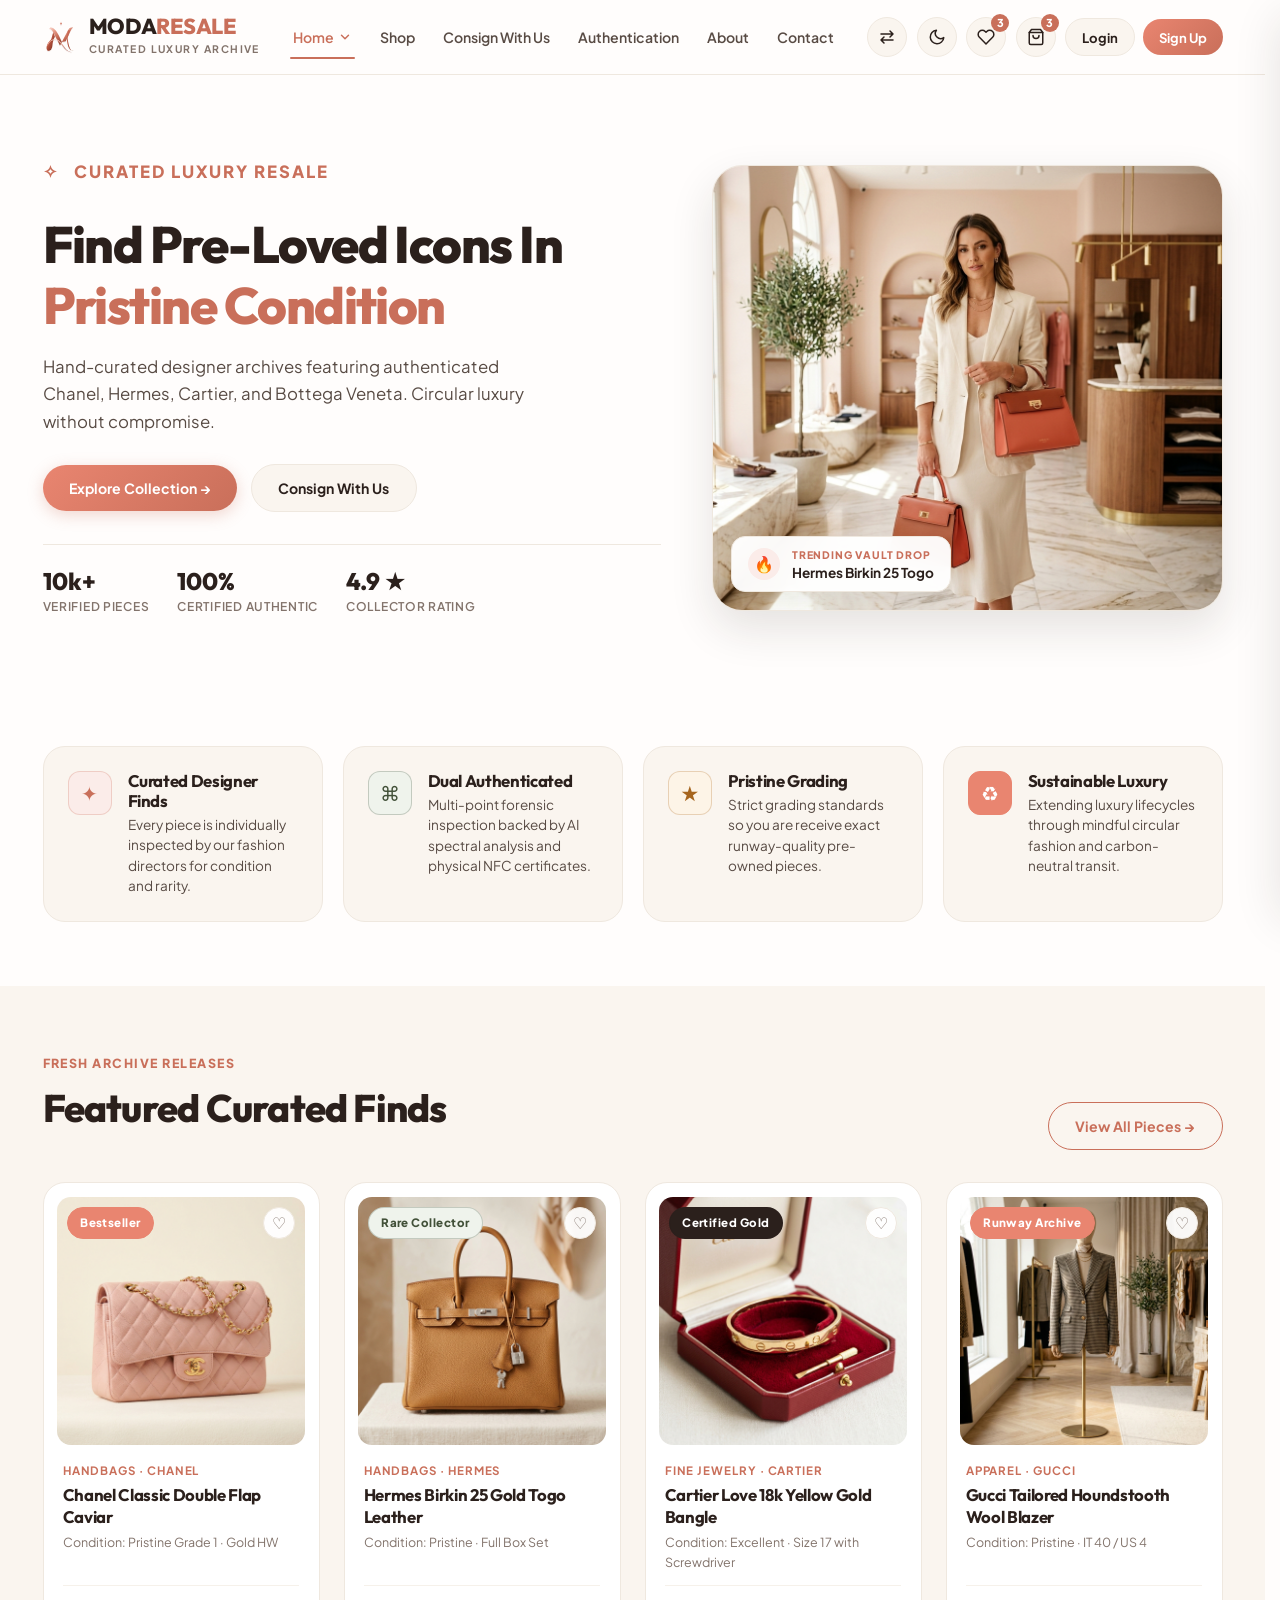
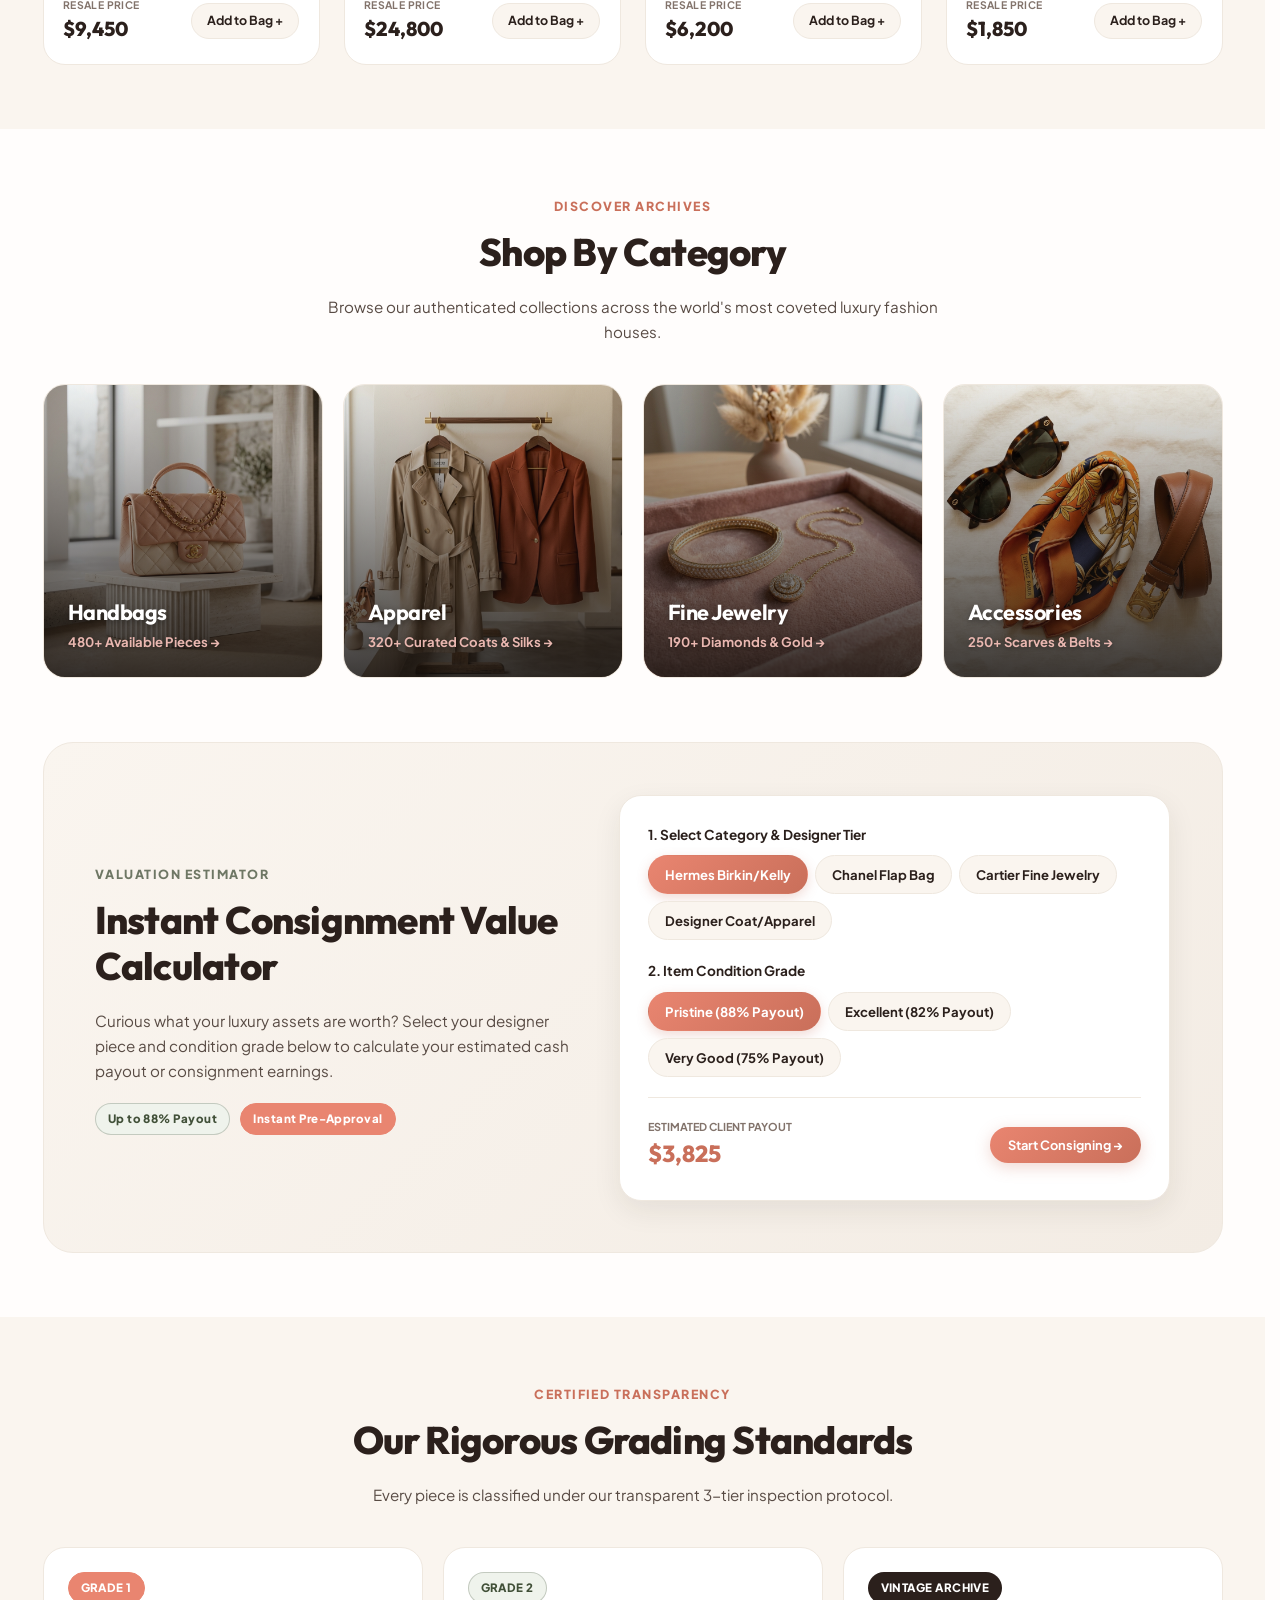
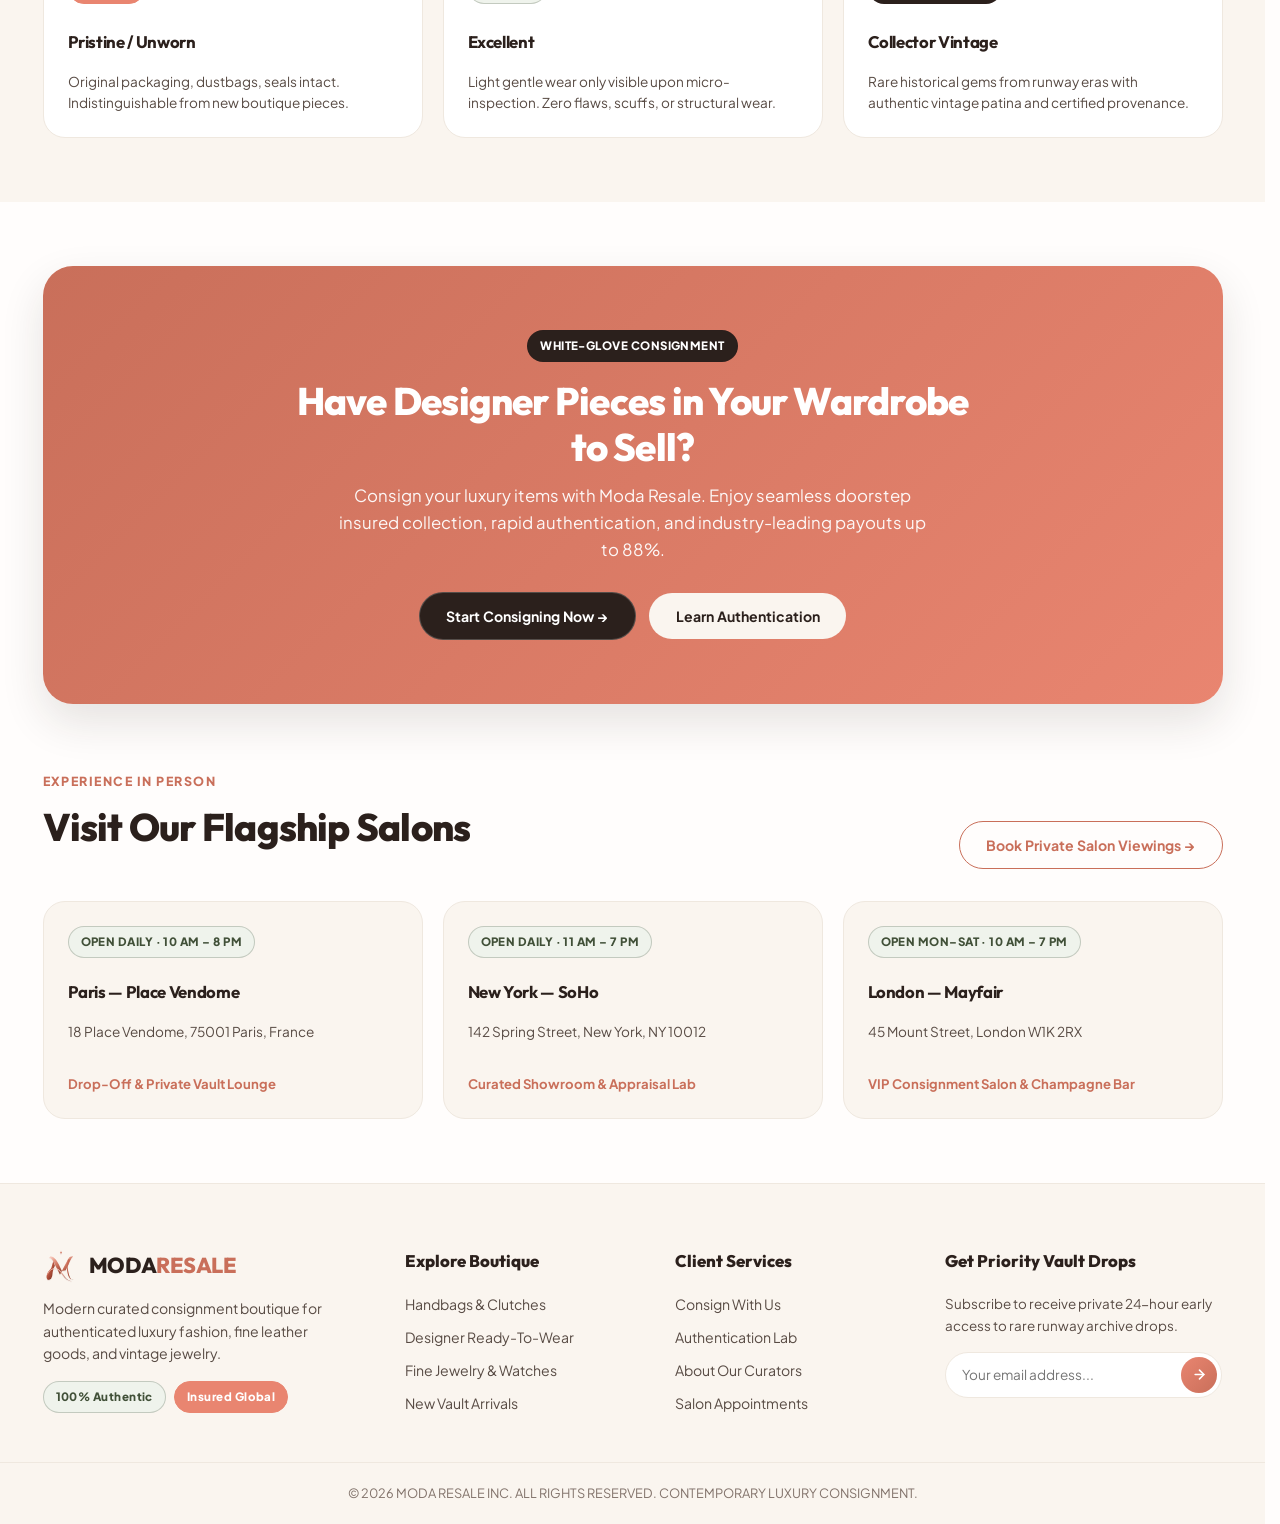
==== index.html @ dbe75fe3 "first commit" ====
<!DOCTYPE html>
<html lang="en" data-theme="light" dir="ltr">
<head>
  <meta charset="UTF-8">
  <meta name="viewport" content="width=device-width, initial-scale=1.0">
  <meta name="description" content="Moda Resale — Contemporary Luxury Consignment & Pre-Owned Designer Boutique. Shop authenticated Chanel, Hermes, Cartier, and Bottega Veneta.">
  <title>Moda Resale — Contemporary Luxury Consignment & Designer Resale</title>
  
  <link rel="icon" type="image/svg+xml" href="assets/images/favicon.svg">
  <link rel="apple-touch-icon" href="assets/images/logo.svg">
  <link rel="stylesheet" href="assets/css/style.css">
  <link rel="stylesheet" href="assets/css/responsive.css">
</head>
<body>

  <!-- Header / Navbar -->
  <header class="site-header" id="siteHeader">
    <div class="container navbar-inner">
      
      <!-- Brand Logo -->
      <a href="index.html" class="brand-link" aria-label="Moda Resale Home">
        <span class="brand-mark"><img src="assets/images/logo.svg" alt="Moda Resale" width="36" height="36"></span>
        <div class="brand-text">
          <div class="brand-title">MODA<span>RESALE</span></div>
          <div class="brand-sub">Curated Luxury Archive</div>
        </div>
      </a>

      <!-- Desktop Navigation (Exactly 7 Main Items with Home Dropdown) -->
      <nav class="main-nav" aria-label="Primary Navigation">
        <!-- 1. Home Dropdown -->
        <div class="nav-dropdown">
          <a href="index.html" class="nav-link dropdown-toggle active">
            Home
            <svg viewBox="0 0 24 24" fill="none" stroke="currentColor" stroke-width="2.5" stroke-linecap="round" stroke-linejoin="round">
              <polyline points="6 9 12 15 18 9"></polyline>
            </svg>
          </a>
          <div class="dropdown-card-menu">
            <a href="index.html" class="dropdown-card-item active">
              <span class="dropdown-card-title">Home 1 — Classic Boutique</span>
              <span class="dropdown-card-desc">Curated drops & interactive valuation</span>
            </a>
            <a href="home-2.html" class="dropdown-card-item">
              <span class="dropdown-card-title">Home 2 — Trending Vault</span>
              <span class="dropdown-card-desc">Editorial split hero & consignment steps</span>
            </a>
          </div>
        </div>

        <!-- 2. Shop -->
        <a href="shop.html" class="nav-link">Shop</a>

        <!-- 3. Consign With Us -->
        <a href="consign.html" class="nav-link">Consign With Us</a>

        <!-- 4. Authentication -->
        <a href="authentication.html" class="nav-link">Authentication</a>

        <!-- 5. About -->
        <a href="about.html" class="nav-link">About</a>

        <!-- 6. Contact -->
        <a href="contact.html" class="nav-link">Contact</a>
      </nav>

      <!-- Header Actions -->
      <div class="header-actions">
        <!-- RTL Toggle -->
        <button type="button" class="icon-btn" data-action="toggle-dir" aria-label="Toggle Text Direction" title="Switch LTR/RTL">
          <svg width="18" height="18" viewBox="0 0 24 24" fill="none" stroke="currentColor" stroke-width="2" stroke-linecap="round" stroke-linejoin="round">
            <path d="M4 8h16M16 4l4 4-4 4M20 16H4M8 12l-4 4 4 4"/>
          </svg>
        </button>

        <!-- Theme Toggle -->
        <button type="button" class="icon-btn" data-action="toggle-theme" aria-label="Toggle Theme Mode" title="Switch Light/Dark Mode">
          <span class="theme-icon-slot">
            <svg width="18" height="18" viewBox="0 0 24 24" fill="none" stroke="currentColor" stroke-width="2" stroke-linecap="round" stroke-linejoin="round">
              <path d="M21 12.79A9 9 0 1 1 11.21 3 7 7 0 0 0 21 12.79z"></path>
            </svg>
          </span>
        </button>

        <!-- Wishlist -->
        <a href="wishlist.html" class="icon-btn" aria-label="Saved Wishlist" title="View Wishlist">
          <svg width="18" height="18" viewBox="0 0 24 24" fill="none" stroke="currentColor" stroke-width="2" stroke-linecap="round" stroke-linejoin="round">
            <path d="M20.84 4.61a5.5 5.5 0 0 0-7.78 0L12 5.67l-1.06-1.06a5.5 5.5 0 0 0-7.78 0 5.5 5.5 0 0 0 0 7.78l1.06 1.06L12 21.23l7.78-7.78 1.06-1.06a5.5 5.5 0 0 0 0-7.78z"></path>
          </svg>
          <b class="wishlist-count">0</b>
        </a>

        <!-- Cart Bag -->
        <a href="cart.html" class="icon-btn" aria-label="Shopping Bag" title="Shopping Bag">
          <svg width="18" height="18" viewBox="0 0 24 24" fill="none" stroke="currentColor" stroke-width="2" stroke-linecap="round" stroke-linejoin="round">
            <path d="M6 2 3 6v14a2 2 0 0 0 2 2h14a2 2 0 0 0 2-2V6l-3-4Z"></path>
            <path d="M3 6h18"></path>
            <path d="M16 10a4 4 0 0 1-8 0"></path>
          </svg>
          <b class="cart-count">0</b>
        </a>

        <!-- Auth Pills -->
        <div class="header-auth-pills">
          <a href="login.html" class="pill-btn">Login</a>
          <a href="register.html" class="pill-btn pill-btn-solid">Sign Up</a>
        </div>

        <!-- Mobile Menu Toggle -->
        <button type="button" class="menu-toggle" id="menuToggle" aria-label="Open Navigation">☰</button>
      </div>

    </div>
  </header>

  <!-- Mobile Drawer -->
  <div class="mobile-drawer-backdrop" id="mobileDrawerBackdrop"></div>
  <aside class="mobile-drawer" id="mobileDrawer" aria-label="Mobile Navigation">
    <div class="mobile-drawer-head">
      <a href="index.html" class="brand-link">
        <span class="brand-mark"><img src="assets/images/logo.svg" alt="Moda Resale" width="36" height="36"></span>
        <div class="brand-title">MODA<span>RESALE</span></div>
      </a>
      <button type="button" class="icon-btn" id="mobileDrawerClose" aria-label="Close Navigation">✕</button>
    </div>

    <!-- Mobile Quick Commerce Bar (Wishlist & Cart Bag) -->
    <div class="mobile-quick-actions">
      <a href="wishlist.html" class="mobile-quick-item" title="View Wishlist">
        <svg width="18" height="18" viewBox="0 0 24 24" fill="none" stroke="currentColor" stroke-width="2" stroke-linecap="round" stroke-linejoin="round"><path d="M20.84 4.61a5.5 5.5 0 0 0-7.78 0L12 5.67l-1.06-1.06a5.5 5.5 0 0 0-7.78 0 5.5 5.5 0 0 0 0 7.78l1.06 1.06L12 21.23l7.78-7.78 1.06-1.06a5.5 5.5 0 0 0 0-7.78z"></path></svg>
        <span>Wishlist (<b class="wishlist-count">0</b>)</span>
      </a>
      <a href="cart.html" class="mobile-quick-item" title="View Shopping Bag">
        <svg width="18" height="18" viewBox="0 0 24 24" fill="none" stroke="currentColor" stroke-width="2" stroke-linecap="round" stroke-linejoin="round"><path d="M6 2 3 6v14a2 2 0 0 0 2 2h14a2 2 0 0 0 2-2V6l-3-4Z"></path><path d="M3 6h18"></path><path d="M16 10a4 4 0 0 1-8 0"></path></svg>
        <span>Bag (<b class="cart-count">0</b>)</span>
      </a>
    </div>

    <nav class="mobile-drawer-links">
      <div class="mobile-nav-item">
        <a href="#" class="mobile-nav-link mobile-dropdown-toggle">
          <span>Home Pages</span>
          <svg width="14" height="14" viewBox="0 0 24 24" fill="none" stroke="currentColor" stroke-width="2.5"><polyline points="6 9 12 15 18 9"></polyline></svg>
        </a>
        <div class="mobile-sub-menu">
          <a href="index.html" class="mobile-sub-link">Home 1 — Classic Boutique</a>
          <a href="home-2.html" class="mobile-sub-link">Home 2 — Trending Vault</a>
        </div>
      </div>
      <a href="shop.html" class="mobile-nav-link">Shop Collection</a>
      <a href="consign.html" class="mobile-nav-link">Consign With Us</a>
      <a href="authentication.html" class="mobile-nav-link">Authentication</a>
      <a href="about.html" class="mobile-nav-link">About Maison</a>
      <a href="contact.html" class="mobile-nav-link">Contact & Salons</a>
    </nav>

    <div class="mobile-drawer-actions">
      <div class="mobile-toggles-grid">
        <button type="button" class="btn btn-light btn-sm" data-action="toggle-theme" aria-label="Toggle Theme">
          <span class="theme-icon-slot">
            <svg width="16" height="16" viewBox="0 0 24 24" fill="none" stroke="currentColor" stroke-width="2" stroke-linecap="round" stroke-linejoin="round"><path d="M21 12.79A9 9 0 1 1 11.21 3 7 7 0 0 0 21 12.79z"></path></svg>
          </span>
          <span>Theme</span>
        </button>
        <button type="button" class="btn btn-light btn-sm" data-action="toggle-dir" aria-label="Toggle Direction">
          <svg width="16" height="16" viewBox="0 0 24 24" fill="none" stroke="currentColor" stroke-width="2" stroke-linecap="round" stroke-linejoin="round">
            <path d="M4 8h16M16 4l4 4-4 4M20 16H4M8 12l-4 4 4 4"/>
          </svg>
          <span>Direction</span>
        </button>
      </div>
      <div style="display:grid; grid-template-columns:1fr 1fr; gap:0.6rem; width:100%;">
        <a href="login.html" class="btn btn-light btn-sm" style="text-align:center;">Login</a>
        <a href="register.html" class="btn btn-gradient btn-sm" style="text-align:center;">Sign Up</a>
      </div>
    </div>
  </aside>

  <!-- Main Content: Home 1 (8 Sections) -->
  <main id="mainContent">

    <!-- SECTION 1: Modern Fashion/Resale Hero -->
    <section class="section-spacing" style="padding-top: 2rem;">
      <div class="container">
        <div class="hero-shell">
          <div class="hero-copy">
            <p class="kicker">✧ &nbsp; CURATED LUXURY RESALE</p>
            <h1>Find Pre-Loved Icons In <span style="color:var(--accent-terracotta);">Pristine Condition</span></h1>
            <p>
              Hand-curated designer archives featuring authenticated Chanel, Hermes, Cartier, and Bottega Veneta. Circular luxury without compromise.
            </p>
            <div class="hero-buttons">
              <a href="shop.html" class="btn btn-gradient">Explore Collection →</a>
              <a href="consign.html" class="btn btn-light">Consign With Us</a>
            </div>
            <div class="hero-stats-row">
              <div class="hero-stat-item">
                <b>10k+</b>
                <span>Verified Pieces</span>
              </div>
              <div class="hero-stat-item">
                <b>100%</b>
                <span>Certified Authentic</span>
              </div>
              <div class="hero-stat-item">
                <b>4.9 ★</b>
                <span>Collector Rating</span>
              </div>
            </div>
          </div>

          <div class="hero-media-card">
            <img src="assets/images/hero/home1_hero.jpg" alt="Chic fashion model holding luxury terracotta designer handbag in modern boutique">
            <div class="hero-trending-badge">
              <span class="trending-icon">🔥</span>
              <div class="trending-text">
                <small>TRENDING VAULT DROP</small>
                <b>Hermes Birkin 25 Togo</b>
              </div>
            </div>
          </div>
        </div>
      </div>
    </section>

    <!-- SECTION 2: Why Shop With Us (Benefit Cards) -->
    <section class="section-spacing" style="padding-top: 0;">
      <div class="container">
        <div class="benefits-grid">
          <article class="benefit-card">
            <div class="benefit-icon-badge">✦</div>
            <div>
              <h3>Curated Designer Finds</h3>
              <p>Every piece is individually inspected by our fashion directors for condition and rarity.</p>
            </div>
          </article>
          <article class="benefit-card">
            <div class="benefit-icon-badge">⌘</div>
            <div>
              <h3>Dual Authenticated</h3>
              <p>Multi-point forensic inspection backed by AI spectral analysis and physical NFC certificates.</p>
            </div>
          </article>
          <article class="benefit-card">
            <div class="benefit-icon-badge">★</div>
            <div>
              <h3>Pristine Grading</h3>
              <p>Strict grading standards so you are receive exact runway-quality pre-owned pieces.</p>
            </div>
          </article>
          <article class="benefit-card">
            <div class="benefit-icon-badge">♻</div>
            <div>
              <h3>Sustainable Luxury</h3>
              <p>Extending luxury lifecycles through mindful circular fashion and carbon-neutral transit.</p>
            </div>
          </article>
        </div>
      </div>
    </section>

    <!-- SECTION 3: Featured Finds (Modern Product Grid) -->
    <section class="section-spacing" style="background-color: var(--bg-surface);">
      <div class="container">
        <div class="section-title-row">
          <div>
            <p class="kicker">FRESH ARCHIVE RELEASES</p>
            <h2>Featured Curated Finds</h2>
          </div>
          <a href="shop.html" class="btn btn-outline">View All Pieces →</a>
        </div>

        <div class="product-grid">
          <!-- Product 1 -->
          <article class="product-card">
            <div class="product-photo-wrap">
              <img src="assets/images/products/prod_chanel_flap.jpg" alt="Chanel Classic Double Flap Handbag in blush leather">
              <span class="product-tag badge badge-coral">Bestseller</span>
              <button type="button" class="wishlist-btn" aria-label="Add to wishlist">♡</button>
            </div>
            <div class="product-info">
              <span class="product-cat">Handbags · Chanel</span>
              <h3 class="product-name">Chanel Classic Double Flap Caviar</h3>
              <span class="product-condition">Condition: Pristine Grade 1 · Gold HW</span>
              <div class="product-bottom-row">
                <div class="product-price-box">
                  <small>RESALE PRICE</small>
                  <b>$9,450</b>
                </div>
                <button type="button" class="add-cart-btn" data-name="Chanel Classic Double Flap">Add to Bag +</button>
              </div>
            </div>
          </article>

          <!-- Product 2 -->
          <article class="product-card">
            <div class="product-photo-wrap">
              <img src="assets/images/products/prod_hermes_birkin.jpg" alt="Hermes Birkin 25 Togo Leather">
              <span class="product-tag badge badge-sage">Rare Collector</span>
              <button type="button" class="wishlist-btn" aria-label="Add to wishlist">♡</button>
            </div>
            <div class="product-info">
              <span class="product-cat">Handbags · Hermes</span>
              <h3 class="product-name">Hermes Birkin 25 Gold Togo Leather</h3>
              <span class="product-condition">Condition: Pristine · Full Box Set</span>
              <div class="product-bottom-row">
                <div class="product-price-box">
                  <small>RESALE PRICE</small>
                  <b>$24,800</b>
                </div>
                <button type="button" class="add-cart-btn" data-name="Hermes Birkin 25">Add to Bag +</button>
              </div>
            </div>
          </article>

          <!-- Product 3 -->
          <article class="product-card">
            <div class="product-photo-wrap">
              <img src="assets/images/products/prod_cartier_love.jpg" alt="Cartier Love Yellow Gold Bracelet">
              <span class="product-tag badge badge-dark">Certified Gold</span>
              <button type="button" class="wishlist-btn" aria-label="Add to wishlist">♡</button>
            </div>
            <div class="product-info">
              <span class="product-cat">Fine Jewelry · Cartier</span>
              <h3 class="product-name">Cartier Love 18k Yellow Gold Bangle</h3>
              <span class="product-condition">Condition: Excellent · Size 17 with Screwdriver</span>
              <div class="product-bottom-row">
                <div class="product-price-box">
                  <small>RESALE PRICE</small>
                  <b>$6,200</b>
                </div>
                <button type="button" class="add-cart-btn" data-name="Cartier Love Bracelet">Add to Bag +</button>
              </div>
            </div>
          </article>

          <!-- Product 4 -->
          <article class="product-card">
            <div class="product-photo-wrap">
              <img src="assets/images/products/prod_gucci_jacket.jpg" alt="Gucci Tailored Houndstooth Wool Blazer">
              <span class="product-tag badge badge-coral">Runway Archive</span>
              <button type="button" class="wishlist-btn" aria-label="Add to wishlist">♡</button>
            </div>
            <div class="product-info">
              <span class="product-cat">Apparel · Gucci</span>
              <h3 class="product-name">Gucci Tailored Houndstooth Wool Blazer</h3>
              <span class="product-condition">Condition: Pristine · IT 40 / US 4</span>
              <div class="product-bottom-row">
                <div class="product-price-box">
                  <small>RESALE PRICE</small>
                  <b>$1,850</b>
                </div>
                <button type="button" class="add-cart-btn" data-name="Gucci Houndstooth Blazer">Add to Bag +</button>
              </div>
            </div>
          </article>
        </div>
      </div>
    </section>

    <!-- SECTION 4: Shop By Category (Rounded Modern Cards) -->
    <section class="section-spacing">
      <div class="container">
        <div class="center-title">
          <p class="kicker">DISCOVER ARCHIVES</p>
          <h2>Shop By Category</h2>
          <p>Browse our authenticated collections across the world's most coveted luxury fashion houses.</p>
        </div>

        <div class="category-grid">
          <a href="shop.html" class="category-card">
            <img src="assets/images/categories/cat_handbags.jpg" alt="Handbags Category">
            <div class="category-card-content">
              <h3>Handbags</h3>
              <span>480+ Available Pieces →</span>
            </div>
          </a>
          <a href="shop.html" class="category-card">
            <img src="assets/images/categories/cat_apparel.jpg" alt="Apparel Category">
            <div class="category-card-content">
              <h3>Apparel</h3>
              <span>320+ Curated Coats & Silks →</span>
            </div>
          </a>
          <a href="shop.html" class="category-card">
            <img src="assets/images/categories/cat_jewelry.jpg" alt="Fine Jewelry Category">
            <div class="category-card-content">
              <h3>Fine Jewelry</h3>
              <span>190+ Diamonds & Gold →</span>
            </div>
          </a>
          <a href="shop.html" class="category-card">
            <img src="assets/images/categories/cat_accessories.jpg" alt="Accessories Category">
            <div class="category-card-content">
              <h3>Accessories</h3>
              <span>250+ Scarves & Belts →</span>
            </div>
          </a>
        </div>
      </div>
    </section>

    <!-- SECTION 5: Interactive Consignment Lab & Calculator -->
    <section class="section-spacing" style="padding-top: 0;">
      <div class="container">
        <div class="curate-lab-shell">
          <div class="lab-grid">
            <div>
              <p class="kicker kicker-sage">VALUATION ESTIMATOR</p>
              <h2>Instant Consignment Value Calculator</h2>
              <p>
                Curious what your luxury assets are worth? Select your designer piece and condition grade below to calculate your estimated cash payout or consignment earnings.
              </p>
              <div class="badge-row">
                <span class="badge badge-sage">Up to 88% Payout</span>
                <span class="badge badge-coral">Instant Pre-Approval</span>
              </div>
            </div>

            <div class="lab-builder-card">
              <div class="builder-step">
                <b>1. Select Category & Designer Tier</b>
                <div class="builder-choices">
                  <button type="button" class="choice-btn cat-choice-btn selected" data-base="9500">Hermes Birkin/Kelly</button>
                  <button type="button" class="choice-btn cat-choice-btn" data-base="5200">Chanel Flap Bag</button>
                  <button type="button" class="choice-btn cat-choice-btn" data-base="3800">Cartier Fine Jewelry</button>
                  <button type="button" class="choice-btn cat-choice-btn" data-base="1600">Designer Coat/Apparel</button>
                </div>
              </div>

              <div class="builder-step">
                <b>2. Item Condition Grade</b>
                <div class="builder-choices">
                  <button type="button" class="choice-btn cond-choice-btn selected" data-rate="0.88">Pristine (88% Payout)</button>
                  <button type="button" class="choice-btn cond-choice-btn" data-rate="0.82">Excellent (82% Payout)</button>
                  <button type="button" class="choice-btn cond-choice-btn" data-rate="0.75">Very Good (75% Payout)</button>
                </div>
              </div>

              <div class="builder-total-row">
                <div>
                  <small>ESTIMATED CLIENT PAYOUT</small>
                  <b class="lab-calculated-total">$8,360</b>
                </div>
                <a href="consign.html" class="btn btn-gradient btn-sm">Start Consigning →</a>
              </div>
            </div>
          </div>
        </div>
      </div>
    </section>

    <!-- SECTION 6: Condition Grading Standards -->
    <section class="section-spacing" style="background-color: var(--bg-surface);">
      <div class="container">
        <div class="center-title">
          <p class="kicker">CERTIFIED TRANSPARENCY</p>
          <h2>Our Rigorous Grading Standards</h2>
          <p>Every piece is classified under our transparent 3-tier inspection protocol.</p>
        </div>

        <div class="benefits-grid">
          <article class="benefit-card" style="background:var(--bg-card); flex-direction:column;">
            <span class="badge badge-coral" style="margin-bottom:0.75rem;">GRADE 1</span>
            <h3>Pristine / Unworn</h3>
            <p>Original packaging, dustbags, seals intact. Indistinguishable from new boutique pieces.</p>
          </article>
          <article class="benefit-card" style="background:var(--bg-card); flex-direction:column;">
            <span class="badge badge-sage" style="margin-bottom:0.75rem;">GRADE 2</span>
            <h3>Excellent</h3>
            <p>Light gentle wear only visible upon micro-inspection. Zero flaws, scuffs, or structural wear.</p>
          </article>
          <article class="benefit-card" style="background:var(--bg-card); flex-direction:column;">
            <span class="badge badge-dark" style="margin-bottom:0.75rem;">VINTAGE ARCHIVE</span>
            <h3>Collector Vintage</h3>
            <p>Rare historical gems from runway eras with authentic vintage patina and certified provenance.</p>
          </article>
        </div>
      </div>
    </section>

    <!-- SECTION 7: Modern Consign With Us CTA Banner -->
    <section class="section-spacing">
      <div class="container">
        <div class="cta-banner">
          <div>
            <span class="badge badge-dark" style="margin-bottom: 1rem;">WHITE-GLOVE CONSIGNMENT</span>
            <h2>Have Designer Pieces in Your Wardrobe to Sell?</h2>
            <p>
              Consign your luxury items with Moda Resale. Enjoy seamless doorstep insured collection, rapid authentication, and industry-leading payouts up to 88%.
            </p>
            <div class="cta-btn-row">
              <a href="consign.html" class="btn btn-dark">Start Consigning Now →</a>
              <a href="authentication.html" class="btn btn-light" style="border:none;">Learn Authentication</a>
            </div>
          </div>
        </div>
      </div>
    </section>

    <!-- SECTION 8: Flagship Boutique Salons -->
    <section class="section-spacing" style="padding-top: 0;">
      <div class="container">
        <div class="section-title-row">
          <div>
            <p class="kicker">EXPERIENCE IN PERSON</p>
            <h2>Visit Our Flagship Salons</h2>
          </div>
          <a href="contact.html" class="btn btn-outline">Book Private Salon Viewings →</a>
        </div>

        <div class="category-grid">
          <article class="benefit-card" style="flex-direction:column; background:var(--bg-surface);">
            <span class="badge badge-sage" style="margin-bottom:0.5rem;">OPEN DAILY · 10 AM – 8 PM</span>
            <h3>Paris — Place Vendome</h3>
            <p>18 Place Vendome, 75001 Paris, France</p>
            <span style="font-size:0.82rem; font-weight:700; color:var(--accent-terracotta);">Drop-Off & Private Vault Lounge</span>
          </article>
          <article class="benefit-card" style="flex-direction:column; background:var(--bg-surface);">
            <span class="badge badge-sage" style="margin-bottom:0.5rem;">OPEN DAILY · 11 AM – 7 PM</span>
            <h3>New York — SoHo</h3>
            <p>142 Spring Street, New York, NY 10012</p>
            <span style="font-size:0.82rem; font-weight:700; color:var(--accent-terracotta);">Curated Showroom & Appraisal Lab</span>
          </article>
          <article class="benefit-card" style="flex-direction:column; background:var(--bg-surface);">
            <span class="badge badge-sage" style="margin-bottom:0.5rem;">OPEN MON–SAT · 10 AM – 7 PM</span>
            <h3>London — Mayfair</h3>
            <p>45 Mount Street, London W1K 2RX</p>
            <span style="font-size:0.82rem; font-weight:700; color:var(--accent-terracotta);">VIP Consignment Salon & Champagne Bar</span>
          </article>
        </div>
      </div>
    </section>

  </main>

  <!-- Modern Reusable Footer -->
  <footer class="site-footer">
    <div class="container">
      <div class="footer-main-grid">
        <!-- Brand Column -->
        <div>
          <a href="index.html" class="brand-link" style="margin-bottom: 0.85rem;">
            <span class="brand-mark"><img src="assets/images/logo.svg" alt="Moda Resale" width="36" height="36"></span>
            <div class="brand-title">MODA<span>RESALE</span></div>
          </a>
          <p style="font-size: 0.88rem; color: var(--text-secondary); line-height: 1.6; max-width: 300px;">
            Modern curated consignment boutique for authenticated luxury fashion, fine leather goods, and vintage jewelry.
          </p>
          <div style="display:flex; gap:0.5rem; margin-top:1rem;">
            <span class="badge badge-sage">100% Authentic</span>
            <span class="badge badge-coral">Insured Global</span>
          </div>
        </div>

        <!-- Quick Nav -->
        <div>
          <div class="footer-col-title">Explore Boutique</div>
          <div class="footer-links">
            <a href="shop.html" class="footer-link">Handbags & Clutches</a>
            <a href="shop.html" class="footer-link">Designer Ready-To-Wear</a>
            <a href="shop.html" class="footer-link">Fine Jewelry & Watches</a>
            <a href="shop.html" class="footer-link">New Vault Arrivals</a>
          </div>
        </div>

        <!-- Services -->
        <div>
          <div class="footer-col-title">Client Services</div>
          <div class="footer-links">
            <a href="consign.html" class="footer-link">Consign With Us</a>
            <a href="authentication.html" class="footer-link">Authentication Lab</a>
            <a href="about.html" class="footer-link">About Our Curators</a>
            <a href="contact.html" class="footer-link">Salon Appointments</a>
          </div>
        </div>

        <!-- VIP Subscribe -->
        <div>
          <div class="footer-col-title">Get Priority Vault Drops</div>
          <p style="font-size: 0.84rem; color: var(--text-secondary);">
            Subscribe to receive private 24-hour early access to rare runway archive drops.
          </p>
          <form class="footer-subscribe-form" onsubmit="event.preventDefault(); modaToast('Thank you for subscribing to private drops!');">
            <input type="email" class="footer-subscribe-input" placeholder="Your email address..." required aria-label="Subscribe email">
            <button type="submit" class="footer-subscribe-btn" aria-label="Subscribe"><svg width="15" height="15" viewBox="0 0 24 24" fill="none" stroke="currentColor" stroke-width="2.5" stroke-linecap="round" stroke-linejoin="round"><line x1="5" y1="12" x2="19" y2="12"></line><polyline points="12 5 19 12 12 19"></polyline></svg></button>
          </form>
        </div>
      </div>
    </div>

    <div class="footer-bottom-bar">
      <div class="container">
        © 2026 MODA RESALE INC. ALL RIGHTS RESERVED. CONTEMPORARY LUXURY CONSIGNMENT.
      </div>
    </div>
  </footer>

  <!-- Scroll To Top Button -->
  <button type="button" class="scroll-top-btn" id="scrollTopBtn" aria-label="Return to top">↑</button>

  <script src="assets/js/main.js"></script>
</body>
</html>
---- assets/css/style.css ----
/* ==========================================================================
   MODA RESALE — CONSIGNMENT & RESALE BOUTIQUE
   Modern, Fresh, Fashion-Forward & Friendly Design System
   Full Contrast Verified (Light Mode & Dark Mode)
   ========================================================================== */

/* 1. GOOGLE FONTS */
@import url('https://fonts.googleapis.com/css2?family=Plus+Jakarta+Sans:wght@400;500;600;700;800&family=Outfit:wght@500;600;700;800&display=swap');

/* 2. DESIGN TOKENS & CSS VARIABLES */
:root {
  /* Fresh & Fashionable Color Palette (Light Mode Default) */
  --bg-primary: #FFFDFC;          /* Crisp Warm White */
  --bg-surface: #FAF5EF;          /* Soft Cream */
  --bg-surface-elevated: #FFFFFF; /* Pure White Card */
  --bg-card: #FFFFFF;
  --bg-card-hover: #FCFAF7;
  --bg-header: rgba(255, 253, 252, 0.94);
  --bg-footer: #FAF5EF;           /* Light, Fresh Footer */
  --bg-subtle: #F3ECE4;
  --bg-pill: #F7EFEB;

  /* Accent System */
  --accent-coral: #E98570;        /* Warm Coral */
  --accent-terracotta: #C96F5A;   /* Terracotta */
  --accent-terracotta-dark: #A95542;
  --accent-blush: #E9B7B0;        /* Soft Blush */
  --accent-blush-light: #FBECE9;
  --accent-sage: #6E7764;         /* High-contrast Sage */
  --accent-sage-light: #EFF3EC;
  --accent-taupe: #8A7A70;        /* Soft Taupe */

  /* Text & Contrast */
  --text-primary: #2B201C;        /* Deep Espresso */
  --text-secondary: #584B44;      /* High-contrast Warm Charcoal */
  --text-muted: #82736B;          /* Muted Taupe */
  --text-inverse: #FFFFFF;

  /* Borders & Shadows */
  --border-color: #EFE8DF;
  --border-color-strong: #DECFC0;
  --border-color-subtle: #F6F1EA;

  /* Badge Tokens (Light Mode) */
  --badge-default-bg: #FBECE9;
  --badge-default-text: #C96F5A;
  --badge-default-border: rgba(201, 111, 90, 0.25);
  
  --badge-sage-bg: #EFF3EC;
  --badge-sage-text: #415038;
  --badge-sage-border: rgba(65, 80, 56, 0.25);

  --badge-dark-bg: #2B201C;
  --badge-dark-text: #FFFFFF;
  --badge-dark-border: rgba(43, 32, 28, 0.3);

  --badge-coral-bg: #E98570;
  --badge-coral-text: #FFFFFF;
  --badge-coral-border: #E98570;

  --badge-gold-bg: #FDF4E7;
  --badge-gold-text: #A6651E;
  --badge-gold-border: rgba(166, 101, 30, 0.25);

  --star-color: #D98207;

  /* Typography */
  --font-primary: 'Plus Jakarta Sans', -apple-system, BlinkMacSystemFont, 'Segoe UI', Roboto, sans-serif;
  --font-display: 'Outfit', 'Plus Jakarta Sans', sans-serif;

  /* Radii */
  --radius-sm: 8px;
  --radius-md: 14px;
  --radius-lg: 22px;
  --radius-xl: 30px;
  --radius-pill: 9999px;

  /* Elevations */
  --shadow-sm: 0 4px 12px rgba(43, 32, 28, 0.04);
  --shadow-md: 0 10px 28px rgba(43, 32, 28, 0.08);
  --shadow-lg: 0 18px 44px rgba(43, 32, 28, 0.12);
  --shadow-hover: 0 20px 48px rgba(201, 111, 90, 0.16);

  /* Container & Layout */
  --container-max-width: 1260px;
  --container-padding: clamp(1rem, 3.5vw, 2.5rem);
  --header-height: 74px;

  /* Transitions */
  --transition-fast: 0.18s cubic-bezier(0.2, 0, 0.2, 1);
  --transition-normal: 0.3s cubic-bezier(0.2, 0, 0.2, 1);
  --transition-smooth: 0.45s cubic-bezier(0.16, 1, 0.3, 1);
}

/* 3. DARK MODE TOKENS (Modern, ultra-high contrast espresso dark mode) */
[data-theme="dark"] {
  --bg-primary: #14100E;
  --bg-surface: #1E1714;
  --bg-surface-elevated: #28201B;
  --bg-card: #221B17;
  --bg-card-hover: #2C231E;
  --bg-header: rgba(20, 16, 14, 0.95);
  --bg-footer: #100D0B;
  --bg-subtle: #2C231E;
  --bg-pill: #302621;

  --accent-coral: #F49D8B;
  --accent-terracotta: #E2836E;
  --accent-terracotta-dark: #C96F5A;
  --accent-blush: #E9B7B0;
  --accent-blush-light: #3D2924;
  --accent-sage: #A7BA9D;
  --accent-sage-light: #243021;
  --accent-taupe: #C2B3A8;

  --text-primary: #FFFDFC;
  --text-secondary: #EAE0D6;
  --text-muted: #B8A99E;
  --text-inverse: #14100E;

  --border-color: #3C2F28;
  --border-color-strong: #5E4B40;
  --border-color-subtle: #29201B;

  /* Badge Tokens (Dark Mode - Full High-Contrast Readability) */
  --badge-default-bg: #3E2721;
  --badge-default-text: #FFA896;
  --badge-default-border: rgba(255, 168, 150, 0.4);

  --badge-sage-bg: #20311E;
  --badge-sage-text: #C0DAB8;
  --badge-sage-border: rgba(192, 218, 184, 0.4);

  --badge-dark-bg: #322621;
  --badge-dark-text: #FFFDFC;
  --badge-dark-border: #5E4B40;

  --badge-coral-bg: #E2836E;
  --badge-coral-text: #FFFFFF;
  --badge-coral-border: #E2836E;

  --badge-gold-bg: #382A1B;
  --badge-gold-text: #F5C685;
  --badge-gold-border: rgba(245, 198, 133, 0.4);

  --star-color: #F5BA48;

  --shadow-sm: 0 4px 12px rgba(0, 0, 0, 0.35);
  --shadow-md: 0 10px 28px rgba(0, 0, 0, 0.5);
  --shadow-lg: 0 18px 44px rgba(0, 0, 0, 0.65);
  --shadow-hover: 0 20px 48px rgba(226, 131, 110, 0.25);
}

/* 4. BASE RESET & BOX-SIZING */
*, *::before, *::after {
  box-sizing: border-box;
  margin: 0;
  padding: 0;
  min-width: 0;
}

html {
  font-size: 16px;
  scroll-behavior: smooth;
  -webkit-text-size-adjust: 100%;
  scrollbar-gutter: stable;
  overflow-y: scroll;
}

body {
  font-family: var(--font-primary);
  font-size: 0.95rem;
  line-height: 1.6;
  color: var(--text-primary);
  background-color: var(--bg-primary);
  transition: background-color var(--transition-normal), color var(--transition-normal);
  display: flex;
  flex-direction: column;
  min-height: 100vh;
  overflow-x: clip;
  word-wrap: break-word;
  overflow-wrap: break-word;
}

/* Typography Hierarchy */
h1, h2, h3, h4, h5, h6 {
  font-family: var(--font-display);
  font-weight: 700;
  color: var(--text-primary);
  line-height: 1.2;
  letter-spacing: -0.02em;
  margin-bottom: 0.5em;
}

h1 { font-size: clamp(2rem, 4.2vw, 3.2rem); font-weight: 800; letter-spacing: -0.03em; }
h2 { font-size: clamp(1.65rem, 3.2vw, 2.4rem); font-weight: 800; }
h3 { font-size: clamp(1.2rem, 2.2vw, 1.55rem); font-weight: 700; }
h4 { font-size: clamp(1.05rem, 1.8vw, 1.3rem); font-weight: 700; }
h5 { font-size: 1.05rem; font-weight: 600; }
h6 { font-size: 0.9rem; font-weight: 700; text-transform: uppercase; letter-spacing: 0.08em; }

p {
  color: var(--text-secondary);
  margin-bottom: 0.9rem;
  line-height: 1.65;
}

p:last-child {
  margin-bottom: 0;
}

a {
  color: inherit;
  text-decoration: none;
  transition: all var(--transition-fast);
}

img, svg, picture {
  display: block;
  max-width: 100%;
  height: auto;
}

button, input, select, textarea {
  font: inherit;
  color: inherit;
  border: none;
  background: none;
  outline: none;
}

button {
  cursor: pointer;
  user-select: none;
}

ul, ol {
  list-style: none;
}

/* Modern Eyebrow / Kicker */
.kicker {
  display: inline-flex;
  align-items: center;
  gap: 0.45rem;
  font-size: 0.78rem;
  font-weight: 800;
  text-transform: uppercase;
  letter-spacing: 0.12em;
  color: var(--accent-terracotta);
  margin-bottom: 0.75rem;
}

.kicker-sage {
  color: var(--accent-sage);
}

/* 5. CONTAINER SYSTEM */
.container {
  width: 100%;
  max-width: var(--container-max-width);
  margin-left: auto;
  margin-right: auto;
  padding-left: var(--container-padding);
  padding-right: var(--container-padding);
}

.section-spacing {
  padding-top: clamp(2.5rem, 5vw, 4.5rem);
  padding-bottom: clamp(2.5rem, 5vw, 4.5rem);
}

.section-title-row {
  display: flex;
  align-items: flex-end;
  justify-content: space-between;
  flex-wrap: wrap;
  gap: 1.25rem;
  margin-bottom: 2rem;
}

.center-title {
  text-align: center;
  max-width: 640px;
  margin: 0 auto 2.5rem auto;
}

/* 6. BUTTON SYSTEM (Pill, energetic, clean) */
.btn {
  display: inline-flex;
  align-items: center;
  justify-content: center;
  gap: 0.55rem;
  font-family: var(--font-primary);
  font-size: 0.88rem;
  font-weight: 700;
  padding: 0.75rem 1.65rem;
  border-radius: var(--radius-pill);
  transition: all var(--transition-normal);
  text-align: center;
  white-space: nowrap;
  position: relative;
  overflow: hidden;
}

.btn-gradient {
  background: linear-gradient(135deg, var(--accent-coral) 0%, var(--accent-terracotta) 100%);
  color: #FFFFFF;
  box-shadow: 0 4px 16px rgba(201, 111, 90, 0.28);
  border: none;
}

.btn-gradient:hover {
  transform: translateY(-2px);
  box-shadow: 0 8px 24px rgba(201, 111, 90, 0.4);
  color: #FFFFFF;
}

.btn-dark {
  background-color: var(--badge-dark-bg);
  color: var(--badge-dark-text);
  border: 1.5px solid var(--badge-dark-border);
}

.btn-dark:hover {
  background-color: var(--accent-terracotta);
  border-color: var(--accent-terracotta);
  color: #FFFFFF;
  transform: translateY(-2px);
}

.btn-light {
  background-color: var(--bg-surface);
  color: var(--text-primary);
  border: 1.5px solid var(--border-color);
}

.btn-light:hover {
  border-color: var(--accent-terracotta);
  background-color: var(--bg-card);
  color: var(--accent-terracotta);
  transform: translateY(-2px);
}

.btn-outline {
  background-color: transparent;
  color: var(--accent-terracotta);
  border: 1.5px solid var(--accent-terracotta);
}

.btn-outline:hover {
  background-color: var(--accent-terracotta);
  color: #FFFFFF;
  transform: translateY(-2px);
}

.btn-sm {
  padding: 0.5rem 1.15rem;
  font-size: 0.8rem;
}

/* Icon Buttons */
.icon-btn {
  width: 40px;
  height: 40px;
  padding: 0;
  border-radius: var(--radius-pill);
  display: inline-flex;
  align-items: center;
  justify-content: center;
  border: 1.5px solid var(--border-color);
  background-color: var(--bg-surface);
  color: var(--text-primary);
  position: relative;
  transition: all var(--transition-fast);
}

.icon-btn:hover {
  border-color: var(--accent-terracotta);
  color: var(--accent-terracotta);
  background-color: var(--bg-card);
}

.icon-btn b {
  position: absolute;
  top: -4px;
  right: -4px;
  background-color: var(--accent-terracotta);
  color: #FFFFFF;
  font-size: 0.68rem;
  font-weight: 800;
  width: 18px;
  height: 18px;
  border-radius: var(--radius-pill);
  display: flex;
  align-items: center;
  justify-content: center;
}

/* Pill Action Links */
.pill-btn {
  display: inline-flex;
  align-items: center;
  justify-content: center;
  padding: 0.45rem 1rem;
  border-radius: var(--radius-pill);
  font-size: 0.82rem;
  font-weight: 700;
  border: 1.5px solid var(--border-color);
  background-color: var(--bg-surface);
  color: var(--text-primary);
}

.pill-btn:hover {
  border-color: var(--accent-terracotta);
  color: var(--accent-terracotta);
}

.pill-btn-solid {
  background: linear-gradient(135deg, var(--accent-coral) 0%, var(--accent-terracotta) 100%);
  color: #FFFFFF;
  border: none;
}

.pill-btn-solid:hover {
  color: #FFFFFF;
  opacity: 0.94;
  transform: translateY(-1px);
}

/* 7. BADGES & CHIPS (Full Contrast Guaranteed in Light & Dark) */
.badge {
  display: inline-flex;
  align-items: center;
  justify-content: center;
  gap: 0.3rem;
  font-size: 0.72rem;
  font-weight: 800;
  letter-spacing: 0.04em;
  padding: 0.35rem 0.75rem;
  border-radius: var(--radius-pill);
  background-color: var(--badge-default-bg);
  color: var(--badge-default-text);
  border: 1px solid var(--badge-default-border);
  max-width: 100%;
  white-space: normal;
  text-align: center;
  word-break: break-word;
  box-sizing: border-box;
}

/* Responsive Form & Stats Utility Grid Classes */
.form-grid-2 {
  display: grid;
  grid-template-columns: 1fr 1fr;
  gap: 1rem;
  width: 100%;
  box-sizing: border-box;
}

.form-grid-2 > * {
  min-width: 0;
  width: 100%;
}

.stats-grid-3 {
  display: grid;
  grid-template-columns: repeat(3, 1fr);
  gap: 0.6rem;
  margin-top: 1.25rem;
}

.step-list-item {
  display: flex;
  gap: 0.75rem;
  align-items: flex-start;
  font-weight: 700;
  font-size: 0.95rem;
  line-height: 1.4;
}

.step-badge {
  flex-shrink: 0;
  margin-top: 0.15rem;
  white-space: nowrap;
}

.step-text {
  flex: 1;
  min-width: 0;
}

.badge-sage {
  background-color: var(--badge-sage-bg);
  color: var(--badge-sage-text);
  border: 1px solid var(--badge-sage-border);
}

.badge-dark {
  background-color: var(--badge-dark-bg);
  color: var(--badge-dark-text);
  border: 1px solid var(--badge-dark-border);
}

.badge-coral {
  background-color: var(--badge-coral-bg);
  color: var(--badge-coral-text);
  border: 1px solid var(--badge-coral-border);
}

.badge-gold {
  background-color: var(--badge-gold-bg);
  color: var(--badge-gold-text);
  border: 1px solid var(--badge-gold-border);
}

.review-stars {
  color: var(--star-color);
  font-size: 1.15rem;
  letter-spacing: 2px;
  line-height: 1;
}

/* 8. COMPACT MODERN NAVBAR */
.site-header {
  position: sticky;
  top: 0;
  z-index: 1000;
  background-color: var(--bg-header);
  backdrop-filter: blur(12px);
  -webkit-backdrop-filter: blur(12px);
  border-bottom: 1.5px solid var(--border-color);
  transition: all var(--transition-normal);
}

.site-header.is-scrolled {
  box-shadow: var(--shadow-sm);
  background-color: var(--bg-card);
}

.navbar-inner {
  display: flex;
  align-items: center;
  justify-content: space-between;
  height: var(--header-height);
  gap: 1.25rem;
}

/* Brand / Logo */
.brand-link {
  display: flex;
  align-items: center;
  gap: 0.65rem;
  text-decoration: none;
  flex-shrink: 0;
}

.brand-mark {
  width: 36px;
  height: 36px;
  display: flex;
  align-items: center;
  justify-content: center;
  flex-shrink: 0;
  transition: transform var(--transition-fast);
}

.brand-mark img {
  width: 100%;
  height: 100%;
  object-fit: contain;
  display: block;
}

.brand-link:hover .brand-mark {
  transform: scale(1.08);
}

.brand-text {
  display: flex;
  flex-direction: column;
}

.brand-title {
  font-family: var(--font-display);
  font-size: 1.35rem;
  font-weight: 800;
  letter-spacing: -0.02em;
  color: var(--text-primary);
  line-height: 1;
}

.brand-title span {
  color: var(--accent-terracotta);
}

.brand-sub {
  font-size: 0.65rem;
  font-weight: 700;
  letter-spacing: 0.14em;
  text-transform: uppercase;
  color: var(--text-muted);
  margin-top: 0.2rem;
}

/* Desktop Nav Items */
.main-nav {
  display: flex;
  align-items: center;
  gap: 1.35rem;
  flex-shrink: 0;
}

.nav-link {
  font-size: 0.88rem;
  font-weight: 600;
  color: var(--text-secondary);
  padding: 0.45rem 0.2rem;
  position: relative;
  display: inline-flex;
  align-items: center;
  gap: 0.3rem;
  transition: color var(--transition-fast);
  white-space: nowrap;
}

.nav-link:hover,
.nav-link.active {
  color: var(--accent-terracotta);
}

.nav-link.active::after {
  content: '';
  position: absolute;
  bottom: -4px;
  left: 0;
  right: 0;
  height: 2.5px;
  background-color: var(--accent-terracotta);
  border-radius: 2px;
}

/* Dropdown Menu (Home 1 & Home 2) */
.nav-dropdown {
  position: relative;
  flex-shrink: 0;
}

.dropdown-toggle {
  cursor: pointer;
  display: inline-flex;
  align-items: center;
  gap: 0.25rem;
}

.dropdown-toggle svg {
  width: 14px;
  height: 14px;
  transition: transform var(--transition-fast);
}

.nav-dropdown.is-open .dropdown-toggle svg,
.nav-dropdown:hover .dropdown-toggle svg {
  transform: rotate(180deg);
}

.dropdown-card-menu {
  position: absolute;
  top: calc(100% + 0.6rem);
  left: 0;
  min-width: 220px;
  background-color: var(--bg-card);
  border: 1.5px solid var(--border-color);
  border-radius: var(--radius-md);
  box-shadow: var(--shadow-lg);
  padding: 0.5rem;
  opacity: 0;
  visibility: hidden;
  transform: translateY(8px);
  transition: all var(--transition-fast);
  z-index: 1050;
}

[dir="rtl"] .dropdown-card-menu {
  left: auto;
  right: 0;
}

.nav-dropdown.is-open .dropdown-card-menu,
.nav-dropdown:hover .dropdown-card-menu {
  opacity: 1;
  visibility: visible;
  transform: translateY(0);
}

.dropdown-card-item {
  display: flex;
  flex-direction: column;
  padding: 0.65rem 0.85rem;
  border-radius: var(--radius-sm);
  transition: background-color var(--transition-fast);
}

.dropdown-card-item:hover,
.dropdown-card-item.active {
  background-color: var(--bg-surface);
}

.dropdown-card-title {
  font-size: 0.86rem;
  font-weight: 700;
  color: var(--text-primary);
}

.dropdown-card-desc {
  font-size: 0.72rem;
  color: var(--text-muted);
  margin-top: 0.15rem;
}

/* Header Actions */
.header-actions {
  display: flex;
  align-items: center;
  gap: 0.6rem;
  flex-shrink: 0;
}

.header-auth-pills {
  display: flex;
  align-items: center;
  gap: 0.45rem;
  flex-shrink: 0;
}

.menu-toggle {
  display: none;
  width: 40px;
  height: 40px;
  border-radius: var(--radius-pill);
  background-color: var(--bg-surface);
  border: 1.5px solid var(--border-color);
  color: var(--text-primary);
  align-items: center;
  justify-content: center;
  font-size: 1.25rem;
  cursor: pointer;
  transition: background-color var(--transition-fast), border-color var(--transition-fast), color var(--transition-fast), transform var(--transition-fast);
}

.menu-toggle:hover {
  background-color: var(--bg-card);
  border-color: var(--accent-terracotta);
  color: var(--accent-terracotta);
  transform: scale(1.04);
}

@media (min-width: 1081px) {
  .menu-toggle {
    display: none !important;
    visibility: hidden !important;
    opacity: 0 !important;
    pointer-events: none !important;
  }
}

.no-transitions,
.no-transitions *,
.no-transitions *::before,
.no-transitions *::after {
  transition: none !important;
}

/* Scroll Lock when Mobile Drawer is Open */
body.menu-open,
html.menu-open {
  overflow: hidden !important;
  height: 100vh !important;
  touch-action: none !important;
}

/* 9. MOBILE & TABLET DRAWER */
.mobile-drawer-backdrop {
  position: fixed;
  inset: 0;
  background-color: rgba(20, 16, 14, 0.65);
  backdrop-filter: blur(4px);
  opacity: 0;
  visibility: hidden;
  transition: all var(--transition-normal);
  z-index: 1090;
  touch-action: none;
}

.mobile-drawer-backdrop.is-open {
  opacity: 1;
  visibility: visible;
}

.mobile-drawer {
  position: fixed;
  top: 0;
  right: 0;
  bottom: 0;
  width: min(85vw, 360px);
  background-color: var(--bg-card);
  border-left: 1.5px solid var(--border-color);
  box-shadow: var(--shadow-lg);
  display: flex;
  flex-direction: column;
  padding: 1.5rem;
  transform: translateX(100%);
  transition: transform var(--transition-smooth);
  z-index: 1095;
  overflow-y: auto;
  overscroll-behavior: contain;
  -webkit-overflow-scrolling: touch;
}

[dir="rtl"] .mobile-drawer {
  right: auto;
  left: 0;
  border-left: none;
  border-right: 1.5px solid var(--border-color);
  transform: translateX(-100%);
}

.mobile-drawer.is-open {
  transform: translateX(0);
}

.mobile-drawer-head {
  display: flex;
  align-items: center;
  justify-content: space-between;
  padding-bottom: 1.2rem;
  border-bottom: 1.5px solid var(--border-color);
  margin-bottom: 1.2rem;
}

.mobile-quick-actions {
  display: grid;
  grid-template-columns: 1fr 1fr;
  gap: 0.5rem;
  margin-bottom: 1.2rem;
  width: 100%;
}

.mobile-quick-item {
  display: inline-flex;
  align-items: center;
  justify-content: center;
  gap: 0.4rem;
  padding: 0.65rem 0.5rem;
  background-color: var(--bg-surface);
  border: 1px solid var(--border-color);
  border-radius: var(--radius-sm);
  color: var(--text-primary);
  font-size: 0.8rem;
  font-weight: 700;
  text-decoration: none;
  white-space: nowrap;
  min-width: 0;
  box-sizing: border-box;
  transition: all var(--transition-fast);
}

.mobile-quick-item span {
  white-space: nowrap;
  line-height: 1;
  display: inline-flex;
  align-items: center;
}

.mobile-quick-item:hover {
  background-color: var(--bg-card);
  border-color: var(--accent-terracotta);
  color: var(--accent-terracotta);
}

.mobile-quick-item svg {
  flex-shrink: 0;
  width: 17px !important;
  height: 17px !important;
  min-width: 17px !important;
  min-height: 17px !important;
  display: block;
}

.mobile-drawer-links {
  display: flex;
  flex-direction: column;
  gap: 0.35rem;
  flex-grow: 1;
}

.mobile-nav-link {
  display: flex;
  align-items: center;
  justify-content: space-between;
  padding: 0.75rem 0.9rem;
  font-size: 0.95rem;
  font-weight: 600;
  color: var(--text-primary);
  border-radius: var(--radius-sm);
  transition: background-color var(--transition-fast);
}

.mobile-nav-link:hover,
.mobile-nav-link.active {
  background-color: var(--bg-surface);
  color: var(--accent-terracotta);
}

.mobile-sub-menu {
  display: none;
  flex-direction: column;
  gap: 0.25rem;
  padding-left: 1.2rem;
  margin-bottom: 0.5rem;
}

[dir="rtl"] .mobile-sub-menu {
  padding-left: 0;
  padding-right: 1.2rem;
}

.mobile-sub-menu.is-open {
  display: flex;
}

.mobile-sub-link {
  padding: 0.5rem 0.75rem;
  font-size: 0.85rem;
  color: var(--text-secondary);
  border-radius: var(--radius-sm);
}

.mobile-sub-link:hover,
.mobile-sub-link.active {
  background-color: var(--bg-surface);
  color: var(--accent-terracotta);
}

.mobile-drawer-actions {
  margin-top: auto;
  padding-top: 1.25rem;
  border-top: 1.5px solid var(--border-color);
  display: flex;
  flex-direction: column;
  gap: 0.85rem;
}

.mobile-toggles-grid {
  display: grid;
  grid-template-columns: 1fr 1fr;
  gap: 0.6rem;
}

/* 10. MODERN HERO SHELL */
.hero-shell {
  display: grid;
  grid-template-columns: 1.15fr 0.95fr;
  align-items: center;
  gap: clamp(2rem, 4vw, 3.5rem);
  padding-top: clamp(2rem, 4vw, 3.5rem);
  padding-bottom: clamp(2.5rem, 5vw, 4rem);
}

.hero-copy {
  display: flex;
  flex-direction: column;
  align-items: flex-start;
}

.hero-copy h1 {
  margin-bottom: 1rem;
}

.hero-copy p {
  font-size: 1.05rem;
  margin-bottom: 1.75rem;
  max-width: 520px;
}

.hero-buttons {
  display: flex;
  align-items: center;
  flex-wrap: wrap;
  gap: 0.85rem;
  margin-bottom: 2rem;
}

.hero-stats-row {
  display: flex;
  align-items: center;
  gap: 1.75rem;
  padding-top: 1.5rem;
  border-top: 1.5px solid var(--border-color);
  width: 100%;
}

.hero-stat-item b {
  display: block;
  font-family: var(--font-display);
  font-size: 1.5rem;
  font-weight: 800;
  color: var(--text-primary);
  line-height: 1;
}

.hero-stat-item span {
  font-size: 0.75rem;
  font-weight: 600;
  color: var(--text-muted);
  text-transform: uppercase;
  letter-spacing: 0.06em;
}

.hero-media-card {
  position: relative;
  border-radius: var(--radius-xl);
  overflow: hidden;
  box-shadow: var(--shadow-lg);
  border: 1.5px solid var(--border-color);
  background-color: var(--bg-surface);
  aspect-ratio: 4 / 3.5;
}

.hero-media-card img {
  width: 100%;
  height: 100%;
  object-fit: cover;
  transition: transform var(--transition-smooth);
}

.hero-media-card:hover img {
  transform: scale(1.03);
}

/* Floating Trending Pill on Hero */
.hero-trending-badge {
  position: absolute;
  bottom: 18px;
  left: 18px;
  max-width: calc(100% - 36px);
  box-sizing: border-box;
  background-color: rgba(255, 255, 255, 0.96);
  backdrop-filter: blur(10px);
  border: 1.5px solid var(--border-color);
  border-radius: var(--radius-md);
  padding: 0.65rem 1rem;
  display: flex;
  align-items: center;
  gap: 0.75rem;
  box-shadow: var(--shadow-md);
  z-index: 2;
  overflow: hidden;
}

[dir="rtl"] .hero-trending-badge {
  left: auto;
  right: 18px;
}

[data-theme="dark"] .hero-trending-badge {
  background-color: rgba(34, 27, 23, 0.96);
  border-color: #544238;
}

.trending-icon {
  width: 32px;
  height: 32px;
  border-radius: var(--radius-pill);
  background-color: var(--badge-default-bg);
  color: var(--badge-default-text);
  display: flex;
  align-items: center;
  justify-content: center;
  font-size: 1rem;
  flex-shrink: 0;
}

.trending-text {
  min-width: 0;
  flex: 1;
}

.trending-text small {
  display: block;
  font-size: 0.65rem;
  font-weight: 800;
  color: var(--accent-terracotta);
  text-transform: uppercase;
  letter-spacing: 0.08em;
  white-space: nowrap;
  overflow: hidden;
  text-overflow: ellipsis;
}

.trending-text b {
  display: block;
  font-size: 0.85rem;
  color: var(--text-primary);
  line-height: 1.25;
  word-break: break-word;
}

/* ==========================================================================
   10B. UNIFIED INNER PAGE HERO (Shop, Consign, Auth, About, Contact)
   Consistent height, balanced spacing, breadcrumb rhythm across all inner pages
   ========================================================================== */
.inner-page-hero {
  padding-top: clamp(2.5rem, 4.5vw, 3.75rem);
  padding-bottom: clamp(2.2rem, 3.8vw, 3rem);
  margin-bottom: clamp(2rem, 4vw, 3.25rem);
  background: linear-gradient(180deg, var(--bg-surface) 0%, var(--bg-primary) 100%);
  border-bottom: 1.5px solid var(--border-color);
  text-align: center;
  position: relative;
  overflow: hidden;
}

.inner-hero-content {
  max-width: 840px;
  margin: 0 auto;
  display: flex;
  flex-direction: column;
  align-items: center;
  text-align: center;
}

.inner-hero-breadcrumb {
  display: inline-flex;
  align-items: center;
  gap: 0.5rem;
  font-size: 0.78rem;
  font-weight: 600;
  color: var(--text-muted);
  margin-bottom: 0.75rem;
  text-transform: uppercase;
  letter-spacing: 0.08em;
}

.inner-hero-breadcrumb a {
  color: var(--text-secondary);
}

.inner-hero-breadcrumb a:hover {
  color: var(--accent-terracotta);
}

.inner-hero-breadcrumb .crumb-sep {
  opacity: 0.5;
}

.inner-hero-breadcrumb .crumb-active {
  color: var(--accent-terracotta);
  font-weight: 700;
}

.inner-hero-title {
  font-size: clamp(2rem, 3.8vw, 2.85rem);
  font-weight: 800;
  letter-spacing: -0.025em;
  margin-top: 0.35rem;
  margin-bottom: 0.65rem;
  line-height: 1.2;
}

.inner-hero-subtitle {
  font-size: clamp(0.92rem, 1.6vw, 1.05rem);
  color: var(--text-secondary);
  max-width: 680px;
  margin: 0 auto;
  line-height: 1.6;
}

/* ==========================================================================
   10C. HOME 2 — THE ARCHIVE VAULT HERO (Distinct Asymmetric Editorial Layout)
   ========================================================================== */
.hero-vault-shell {
  padding-top: clamp(1.5rem, 3vw, 2.5rem);
  padding-bottom: clamp(2rem, 4vw, 3rem);
}

.vault-ticker-bar {
  display: flex;
  align-items: center;
  justify-content: space-between;
  gap: 1rem;
  padding: 0.65rem 1.25rem;
  background: var(--bg-surface);
  border: 1.5px solid var(--border-color);
  border-radius: var(--radius-pill);
  margin-bottom: clamp(1.5rem, 3vw, 2.5rem);
  box-shadow: var(--shadow-sm);
  flex-wrap: wrap;
}

.vault-live-pill {
  display: inline-flex;
  align-items: center;
  gap: 0.5rem;
  font-size: 0.72rem;
  font-weight: 800;
  text-transform: uppercase;
  letter-spacing: 0.1em;
  color: var(--accent-terracotta);
  background: rgba(201, 111, 90, 0.12);
  padding: 0.3rem 0.75rem;
  border-radius: var(--radius-pill);
}

.vault-live-dot {
  width: 8px;
  height: 8px;
  border-radius: 50%;
  background-color: var(--accent-coral);
  box-shadow: 0 0 0 0 rgba(224, 122, 95, 0.7);
  animation: vaultPulse 2s infinite;
}

@keyframes vaultPulse {
  0% {
    transform: scale(0.95);
    box-shadow: 0 0 0 0 rgba(224, 122, 95, 0.7);
  }
  70% {
    transform: scale(1);
    box-shadow: 0 0 0 6px rgba(224, 122, 95, 0);
  }
  100% {
    transform: scale(0.95);
    box-shadow: 0 0 0 0 rgba(224, 122, 95, 0);
  }
}

.vault-ticker-msg {
  font-size: 0.82rem;
  font-weight: 600;
  color: var(--text-secondary);
}

.vault-ticker-tags {
  display: flex;
  align-items: center;
  gap: 0.4rem;
  flex-wrap: wrap;
}

.vault-tag {
  font-size: 0.72rem;
  font-weight: 700;
  color: var(--accent-terracotta);
  background: var(--bg-card);
  border: 1px solid var(--border-color);
  padding: 0.2rem 0.6rem;
  border-radius: var(--radius-pill);
}

.hero-vault-main-grid {
  display: grid;
  grid-template-columns: 1.12fr 1fr;
  align-items: center;
  gap: clamp(2rem, 4vw, 3.5rem);
  margin-bottom: clamp(2rem, 3.5vw, 3rem);
}

.hero-vault-copy {
  display: flex;
  flex-direction: column;
  align-items: flex-start;
}

.hero-vault-copy h1 {
  font-size: clamp(2.1rem, 4.2vw, 3.25rem);
  line-height: 1.15;
  margin-top: 0.4rem;
  margin-bottom: 1rem;
  letter-spacing: -0.03em;
}

.vault-accent-glow {
  color: var(--accent-terracotta);
  position: relative;
  display: inline-block;
}

.hero-vault-copy p.vault-desc {
  font-size: 1.02rem;
  color: var(--text-secondary);
  line-height: 1.65;
  margin-bottom: 1.6rem;
  max-width: 530px;
}

.hero-vault-quick-search {
  display: flex;
  align-items: center;
  gap: 0.5rem;
  width: 100%;
  max-width: 480px;
  background: var(--bg-card);
  border: 1.5px solid var(--border-color);
  border-radius: var(--radius-pill);
  padding: 0.35rem 0.35rem 0.35rem 1.1rem;
  margin-bottom: 1rem;
  box-shadow: var(--shadow-sm);
  transition: border-color var(--transition-fast), box-shadow var(--transition-fast);
}

.hero-vault-quick-search:focus-within {
  border-color: var(--accent-terracotta);
  box-shadow: 0 0 0 3px rgba(201, 111, 90, 0.15);
}

.vault-search-input-wrap {
  display: flex;
  align-items: center;
  gap: 0.6rem;
  flex: 1;
  color: var(--text-muted);
}

.vault-search-input-wrap input {
  width: 100%;
  font-size: 0.88rem;
  color: var(--text-primary);
}

.vault-search-input-wrap input::placeholder {
  color: var(--text-muted);
}

.vault-search-btn {
  padding: 0.55rem 1.2rem;
  font-size: 0.82rem;
  border-radius: var(--radius-pill);
  white-space: nowrap;
}

.vault-popular-shortcuts {
  font-size: 0.82rem;
  color: var(--text-muted);
  margin-bottom: 1.5rem;
  display: flex;
  align-items: center;
  gap: 0.35rem 0.5rem;
  flex-wrap: wrap;
  line-height: 1.5;
}

.vault-trending-label {
  font-weight: 700;
  color: var(--text-primary);
  margin-right: 0.15rem;
}

.vault-tag {
  color: var(--accent-terracotta);
  font-weight: 600;
  text-decoration: none;
  border-bottom: 1.5px solid rgba(201, 111, 90, 0.35);
  padding-bottom: 1px;
  transition: all var(--transition-fast);
  white-space: nowrap;
}

.vault-tag:hover {
  color: var(--accent-coral);
  border-bottom-color: var(--accent-coral);
}

.vault-dot {
  color: var(--border-color-strong);
  font-size: 0.75rem;
  user-select: none;
}

.hero-vault-actions {
  display: flex;
  align-items: center;
  gap: 0.85rem;
  flex-wrap: wrap;
}

.hero-vault-visual-pane {
  position: relative;
  border-radius: var(--radius-xl);
  overflow: hidden;
  box-shadow: var(--shadow-lg);
  border: 1.5px solid var(--border-color);
  background: var(--bg-surface);
  aspect-ratio: 4 / 3.4;
}

.hero-vault-visual-pane img {
  width: 100%;
  height: 100%;
  object-fit: cover;
  transition: transform var(--transition-smooth);
}

.hero-vault-visual-pane:hover img {
  transform: scale(1.03);
}

.vault-floating-top-badge {
  position: absolute;
  top: 18px;
  right: 18px;
  background: rgba(20, 16, 14, 0.82);
  backdrop-filter: blur(8px);
  color: #FFFFFF;
  padding: 0.4rem 0.85rem;
  border-radius: var(--radius-pill);
  font-size: 0.72rem;
  font-weight: 700;
  letter-spacing: 0.08em;
  text-transform: uppercase;
  border: 1px solid rgba(255, 255, 255, 0.2);
  z-index: 2;
}

[dir="rtl"] .vault-floating-top-badge {
  right: auto;
  left: 18px;
}

.vault-floating-card {
  position: absolute;
  bottom: 18px;
  left: 18px;
  right: 18px;
  background: rgba(255, 255, 255, 0.95);
  backdrop-filter: blur(12px);
  border: 1.5px solid var(--border-color);
  border-radius: var(--radius-md);
  padding: 0.85rem 1.1rem;
  display: flex;
  align-items: center;
  justify-content: space-between;
  gap: 0.75rem;
  box-shadow: var(--shadow-md);
  z-index: 2;
}

[dir="rtl"] .vault-floating-card {
  direction: rtl;
}

[data-theme="dark"] .vault-floating-card {
  background: rgba(34, 27, 23, 0.95);
  border-color: #544238;
}

.vault-floating-card-info small {
  display: block;
  font-size: 0.65rem;
  font-weight: 800;
  color: var(--accent-terracotta);
  text-transform: uppercase;
  letter-spacing: 0.08em;
}

.vault-floating-card-info b {
  font-size: 0.88rem;
  color: var(--text-primary);
  display: block;
  margin-top: 0.1rem;
}

.vault-floating-card-info span {
  font-size: 0.75rem;
  color: var(--text-muted);
}

.vault-floating-card-price {
  text-align: right;
  flex-shrink: 0;
}

[dir="rtl"] .vault-floating-card-price {
  text-align: left;
}

.vault-floating-card-price .price-val {
  font-family: var(--font-display);
  font-size: 1.15rem;
  font-weight: 800;
  color: var(--text-primary);
  display: block;
  line-height: 1;
}

.vault-floating-card-price .price-orig {
  font-size: 0.72rem;
  color: var(--text-muted);
  text-decoration: line-through;
}

.hero-vault-metrics-grid {
  display: grid;
  grid-template-columns: repeat(4, 1fr);
  gap: 1rem;
}

.vault-metric-box {
  background: var(--bg-surface);
  border: 1.5px solid var(--border-color);
  border-radius: var(--radius-md);
  padding: 1.1rem 1.25rem;
  transition: all var(--transition-fast);
}

.vault-metric-box:hover {
  background: var(--bg-card);
  border-color: var(--border-color-strong);
  transform: translateY(-2px);
}

.vault-metric-num {
  font-family: var(--font-display);
  font-size: 1.55rem;
  font-weight: 800;
  color: var(--text-primary);
  line-height: 1.1;
  margin-bottom: 0.25rem;
}

.vault-metric-label {
  font-size: 0.75rem;
  font-weight: 700;
  color: var(--text-muted);
  text-transform: uppercase;
  letter-spacing: 0.06em;
}

/* 11. BENEFIT CARDS SECTION */
.benefits-grid {
  display: grid;
  grid-template-columns: repeat(auto-fit, minmax(240px, 1fr));
  gap: 1.25rem;
}

.benefit-card {
  background-color: var(--bg-surface);
  border: 1.5px solid var(--border-color);
  border-radius: var(--radius-lg);
  padding: 1.5rem;
  display: flex;
  align-items: flex-start;
  gap: 1rem;
  transition: all var(--transition-normal);
}

.benefit-card:hover {
  transform: translateY(-3px);
  background-color: var(--bg-card);
  border-color: var(--border-color-strong);
  box-shadow: var(--shadow-md);
}

.benefit-icon-badge {
  width: 44px;
  height: 44px;
  border-radius: 12px;
  background: var(--badge-default-bg);
  color: var(--badge-default-text);
  border: 1px solid var(--badge-default-border);
  display: flex;
  align-items: center;
  justify-content: center;
  flex-shrink: 0;
  font-size: 1.25rem;
}

/* Home 2 Dedicated Department Navigation Cards */
.home2-cat-grid {
  display: grid;
  grid-template-columns: repeat(4, 1fr);
  gap: 1.25rem;
}

.home2-cat-card {
  background-color: var(--bg-card);
  border: 1.5px solid var(--border-color);
  border-radius: var(--radius-lg);
  overflow: hidden;
  display: flex;
  flex-direction: column;
  transition: all var(--transition-normal);
  text-decoration: none;
  box-shadow: var(--shadow-sm);
}

.home2-cat-card:hover {
  transform: translateY(-4px);
  border-color: var(--accent-terracotta);
  box-shadow: var(--shadow-hover);
}

.home2-cat-media {
  position: relative;
  width: 100%;
  aspect-ratio: 16 / 11;
  background-color: var(--bg-surface);
  overflow: hidden;
}

.home2-cat-media img {
  width: 100%;
  height: 100%;
  object-fit: cover;
  transition: transform var(--transition-smooth);
}

.home2-cat-card:hover .home2-cat-media img {
  transform: scale(1.06);
}

.home2-cat-count-badge {
  position: absolute;
  top: 12px;
  right: 12px;
  background: rgba(20, 16, 14, 0.75);
  backdrop-filter: blur(6px);
  color: #FFFFFF;
  font-size: 0.7rem;
  font-weight: 700;
  padding: 0.25rem 0.65rem;
  border-radius: var(--radius-pill);
  letter-spacing: 0.04em;
  z-index: 2;
}

[dir="rtl"] .home2-cat-count-badge {
  right: auto;
  left: 12px;
}

.home2-cat-body {
  padding: 1.25rem;
  display: flex;
  flex-direction: column;
  flex-grow: 1;
}

.home2-cat-kicker {
  font-size: 0.68rem;
  font-weight: 800;
  text-transform: uppercase;
  letter-spacing: 0.1em;
  color: var(--accent-terracotta);
  margin-bottom: 0.35rem;
}

.home2-cat-title {
  font-family: var(--font-display);
  font-size: 1.15rem;
  font-weight: 700;
  color: var(--text-primary);
  margin-bottom: 0.45rem;
  line-height: 1.3;
}

.home2-cat-desc {
  font-size: 0.85rem;
  color: var(--text-secondary);
  line-height: 1.5;
  margin-bottom: 1rem;
  display: -webkit-box;
  -webkit-line-clamp: 2;
  -webkit-box-orient: vertical;
  overflow: hidden;
  min-height: 2.55em;
}

.home2-cat-cta {
  margin-top: auto;
  display: inline-flex;
  align-items: center;
  gap: 0.4rem;
  font-size: 0.82rem;
  font-weight: 700;
  color: var(--accent-terracotta);
  transition: gap var(--transition-fast), color var(--transition-fast);
}

.home2-cat-card:hover .home2-cat-cta {
  gap: 0.65rem;
  color: var(--accent-coral);
}

.benefit-icon-badge.icon-sage,
.benefit-card:nth-child(2) .benefit-icon-badge {
  background: var(--badge-sage-bg);
  color: var(--badge-sage-text);
  border-color: var(--badge-sage-border);
}

.benefit-icon-badge.icon-gold,
.benefit-card:nth-child(3) .benefit-icon-badge {
  background: var(--badge-gold-bg);
  color: var(--badge-gold-text);
  border-color: var(--badge-gold-border);
}

.benefit-icon-badge.icon-coral,
.benefit-card:nth-child(4) .benefit-icon-badge {
  background: var(--badge-coral-bg);
  color: var(--badge-coral-text);
  border-color: var(--badge-coral-border);
}

.benefit-icon-badge.icon-dark {
  background: var(--badge-dark-bg);
  color: var(--badge-dark-text);
  border-color: var(--badge-dark-border);
}

.benefit-card h3 {
  font-size: 1.05rem;
  margin-bottom: 0.25rem;
}

.benefit-card p {
  font-size: 0.85rem;
  color: var(--text-secondary);
  line-height: 1.5;
}

/* 12. PRODUCT CARDS & GRID */
.product-grid {
  display: grid;
  grid-template-columns: repeat(auto-fill, minmax(260px, 1fr));
  gap: 1.5rem;
}

@keyframes modaFadeIn {
  from {
    opacity: 0;
    transform: translateY(12px) scale(0.98);
  }
  to {
    opacity: 1;
    transform: translateY(0) scale(1);
  }
}

/* FAQ Accordion Styling */
details.faq-details summary::-webkit-details-marker {
  display: none;
}
details.faq-details summary {
  list-style: none;
}
details.faq-details[open] {
  border-color: var(--accent-terracotta) !important;
  box-shadow: 0 6px 20px rgba(184, 91, 53, 0.08);
}
details.faq-details[open] summary .faq-arrow {
  transform: rotate(180deg);
}

.product-card {
  background-color: var(--bg-card);
  border: 1.5px solid var(--border-color);
  border-radius: var(--radius-lg);
  padding: 0.85rem;
  display: flex;
  flex-direction: column;
  transition: all var(--transition-normal);
  position: relative;
}

.product-card:hover {
  transform: translateY(-4px);
  border-color: var(--accent-terracotta);
  box-shadow: var(--shadow-hover);
}

.product-photo-wrap {
  position: relative;
  width: 100%;
  aspect-ratio: 1 / 1;
  border-radius: var(--radius-md);
  background-color: var(--bg-surface);
  overflow: hidden;
  margin-bottom: 0.85rem;
}

.product-photo-wrap img {
  width: 100%;
  height: 100%;
  object-fit: cover;
  transition: transform var(--transition-smooth);
}

.product-card:hover .product-photo-wrap img {
  transform: scale(1.05);
}

.product-tag {
  position: absolute;
  top: 10px;
  left: 10px;
  z-index: 2;
}

[dir="rtl"] .product-tag {
  left: auto;
  right: 10px;
}

.wishlist-btn {
  position: absolute;
  top: 10px;
  right: 10px;
  z-index: 2;
  width: 32px;
  height: 32px;
  border-radius: var(--radius-pill);
  background-color: rgba(255, 255, 255, 0.95);
  border: 1.5px solid var(--border-color);
  color: var(--text-muted);
  display: flex;
  align-items: center;
  justify-content: center;
  font-size: 1rem;
  transition: all var(--transition-fast);
}

[dir="rtl"] .wishlist-btn {
  right: auto;
  left: 10px;
}

[data-theme="dark"] .wishlist-btn {
  background-color: rgba(34, 27, 23, 0.95);
  border-color: #544238;
  color: var(--text-secondary);
}

.wishlist-btn:hover {
  background-color: #FFFFFF;
  color: #E24B4B;
  transform: scale(1.1);
}

[data-theme="dark"] .wishlist-btn:hover {
  background-color: #2C231E;
  color: #FF6B6B;
}

.product-info {
  display: flex;
  flex-direction: column;
  flex-grow: 1;
  padding: 0.25rem 0.35rem 0.35rem 0.35rem;
}

.product-cat {
  font-size: 0.72rem;
  font-weight: 700;
  text-transform: uppercase;
  letter-spacing: 0.08em;
  color: var(--accent-terracotta);
  margin-bottom: 0.2rem;
}

.product-name {
  font-family: var(--font-display);
  font-size: 1.05rem;
  font-weight: 700;
  color: var(--text-primary);
  margin-bottom: 0.35rem;
  line-height: 1.3;
  display: -webkit-box;
  -webkit-line-clamp: 2;
  -webkit-box-orient: vertical;
  overflow: hidden;
  min-height: 2.6em;
}

.product-condition {
  font-size: 0.78rem;
  color: var(--text-muted);
  margin-bottom: 0.75rem;
}

.product-bottom-row {
  margin-top: auto;
  display: flex;
  align-items: center;
  justify-content: space-between;
  gap: 0.5rem;
  padding-top: 0.65rem;
  border-top: 1px solid var(--border-color-subtle);
}

.product-price-box small {
  display: block;
  font-size: 0.65rem;
  font-weight: 700;
  color: var(--text-muted);
  text-transform: uppercase;
  letter-spacing: 0.04em;
}

.product-price-box b {
  font-family: var(--font-display);
  font-size: 1.25rem;
  font-weight: 800;
  color: var(--text-primary);
}

.add-cart-btn {
  background: var(--bg-surface);
  border: 1.5px solid var(--border-color);
  color: var(--text-primary);
  font-size: 0.78rem;
  font-weight: 700;
  padding: 0.45rem 0.95rem;
  border-radius: var(--radius-pill);
  transition: all var(--transition-fast);
}

.add-cart-btn:hover {
  background: var(--accent-terracotta);
  border-color: var(--accent-terracotta);
  color: #FFFFFF;
}

/* 13. CATEGORY CARDS SECTION */
.category-grid {
  display: grid;
  grid-template-columns: repeat(auto-fit, minmax(240px, 1fr));
  gap: 1.25rem;
}

.category-card {
  position: relative;
  border-radius: var(--radius-lg);
  overflow: hidden;
  background-color: var(--bg-surface);
  border: 1.5px solid var(--border-color);
  aspect-ratio: 4 / 4.2;
  display: flex;
  flex-direction: column;
  justify-content: flex-end;
  padding: 1.5rem;
  transition: all var(--transition-normal);
  text-decoration: none;
}

.category-card img {
  position: absolute;
  inset: 0;
  width: 100%;
  height: 100%;
  object-fit: cover;
  transition: transform var(--transition-smooth);
}

.category-card::after {
  content: '';
  position: absolute;
  inset: 0;
  background: linear-gradient(180deg, rgba(20, 16, 14, 0.05) 0%, rgba(20, 16, 14, 0.82) 100%);
  transition: background var(--transition-normal);
}

.category-card:hover {
  transform: translateY(-4px);
  box-shadow: var(--shadow-hover);
  border-color: var(--accent-terracotta);
}

.category-card:hover img {
  transform: scale(1.06);
}

.category-card-content {
  position: relative;
  z-index: 2;
  color: #FFFFFF;
}

.category-card-content h3 {
  color: #FFFFFF;
  font-size: 1.35rem;
  margin-bottom: 0.2rem;
  text-shadow: 0 2px 6px rgba(0, 0, 0, 0.4);
}

.category-card-content span {
  font-size: 0.82rem;
  font-weight: 700;
  color: var(--accent-blush);
  text-shadow: 0 1px 4px rgba(0, 0, 0, 0.4);
}

/* 14. INTERACTIVE CONSIGNMENT & CURATE LAB */
.curate-lab-shell {
  background: linear-gradient(135deg, var(--bg-surface) 0%, var(--bg-subtle) 100%);
  border: 1.5px solid var(--border-color);
  border-radius: var(--radius-xl);
  padding: clamp(2rem, 4vw, 3.5rem);
}

.lab-grid {
  display: grid;
  grid-template-columns: 1fr 1.15fr;
  gap: clamp(1.5rem, 3.5vw, 3rem);
  align-items: center;
}

.lab-builder-card {
  background-color: var(--bg-card);
  border: 1.5px solid var(--border-color);
  border-radius: var(--radius-lg);
  padding: 1.75rem;
  box-shadow: var(--shadow-md);
}

.builder-step {
  margin-bottom: 1.25rem;
}

.builder-step b {
  display: block;
  font-size: 0.85rem;
  font-weight: 700;
  color: var(--text-primary);
  margin-bottom: 0.6rem;
}

.builder-choices {
  display: flex;
  flex-wrap: wrap;
  gap: 0.45rem;
}

.choice-btn {
  padding: 0.5rem 1rem;
  border-radius: var(--radius-pill);
  font-size: 0.82rem;
  font-weight: 700;
  background-color: var(--bg-surface);
  border: 1.5px solid var(--border-color);
  color: var(--text-primary);
  transition: all var(--transition-fast);
  cursor: pointer;
}

.choice-btn:hover {
  border-color: var(--accent-terracotta);
  color: var(--accent-terracotta);
}

.choice-btn.selected {
  background: linear-gradient(135deg, var(--accent-coral), var(--accent-terracotta)) !important;
  border-color: transparent !important;
  color: #FFFFFF !important;
  font-weight: 700;
  box-shadow: 0 4px 12px rgba(201, 111, 90, 0.25);
}

[data-theme="dark"] .choice-btn {
  background-color: var(--bg-surface);
  color: var(--text-primary);
  border-color: var(--border-color);
}

[data-theme="dark"] .choice-btn.selected {
  background: linear-gradient(135deg, var(--accent-coral), var(--accent-terracotta)) !important;
  border-color: transparent !important;
  color: #FFFFFF !important;
}

.builder-total-row {
  display: flex;
  align-items: center;
  justify-content: space-between;
  padding-top: 1.25rem;
  border-top: 1.5px solid var(--border-color);
  margin-top: 1.25rem;
}

.builder-total-row small {
  display: block;
  font-size: 0.68rem;
  font-weight: 700;
  color: var(--text-muted);
  text-transform: uppercase;
}

.builder-total-row b {
  font-family: var(--font-display);
  font-size: 1.45rem;
  font-weight: 800;
  color: var(--accent-terracotta);
}

/* 15. MODERN CTA BANNER */
.cta-banner {
  background: linear-gradient(135deg, var(--accent-terracotta) 0%, var(--accent-coral) 100%);
  color: #FFFFFF;
  border-radius: var(--radius-xl);
  padding: clamp(2.5rem, 5vw, 4rem);
  position: relative;
  overflow: hidden;
  box-shadow: var(--shadow-lg);
  text-align: center;
  display: flex;
  flex-direction: column;
  align-items: center;
  justify-content: center;
}

.cta-banner > div,
.cta-banner-content {
  max-width: 680px !important;
  margin-left: auto !important;
  margin-right: auto !important;
  display: flex !important;
  flex-direction: column !important;
  align-items: center !important;
  text-align: center !important;
}

.cta-banner h2 {
  color: #FFFFFF;
  margin-bottom: 0.85rem;
  text-align: center;
}

.cta-banner p {
  color: rgba(255, 255, 255, 0.94);
  max-width: 600px;
  font-size: 1.05rem;
  margin-left: auto;
  margin-right: auto;
  margin-bottom: 1.75rem;
  text-align: center;
  line-height: 1.6;
}

.cta-banner .badge {
  align-self: center;
  margin: 0 auto 1rem auto;
}

.cta-banner .btn {
  align-self: center;
}

.cta-banner div[style*="display:flex"],
.cta-banner .cta-btn-row {
  display: flex;
  justify-content: center !important;
  align-items: center;
  flex-wrap: wrap;
  gap: 0.85rem;
  margin: 0 auto;
}

.cta-banner .btn-dark {
  background-color: #2B201C;
  color: #FFFFFF;
  border: 1.5px solid rgba(255, 255, 255, 0.2);
}

.cta-banner .btn-dark:hover {
  background-color: #FFFFFF;
  color: #2B201C;
  border-color: #FFFFFF;
}

/* 16. FORMS & INPUTS */
.form-group {
  display: flex;
  flex-direction: column;
  gap: 0.35rem;
  margin-bottom: 1.15rem;
}

.form-label {
  font-size: 0.8rem;
  font-weight: 700;
  color: var(--text-primary);
}

.form-control {
  width: 100%;
  padding: 0.75rem 1.1rem;
  background-color: var(--bg-surface);
  border: 1.5px solid var(--border-color);
  border-radius: var(--radius-md);
  color: var(--text-primary);
  font-size: 0.92rem;
  transition: all var(--transition-fast);
}

.form-control:focus {
  border-color: var(--accent-terracotta);
  background-color: var(--bg-card);
  box-shadow: 0 0 0 3px rgba(201, 111, 90, 0.18);
}

.form-control::placeholder {
  color: var(--text-muted);
  opacity: 0.85;
}

select.form-control {
  appearance: none;
  -webkit-appearance: none;
  -moz-appearance: none;
  background-image: url("data:image/svg+xml;charset=UTF-8,%3csvg xmlns='http://www.w3.org/2000/svg' viewBox='0 0 24 24' fill='none' stroke='%23C96F5A' stroke-width='2' stroke-linecap='round' stroke-linejoin='round'%3e%3cpolyline points='6 9 12 15 18 9'%3e%3c/polyline%3e%3c/svg%3e");
  background-repeat: no-repeat;
  background-position: right 1.1rem center;
  background-size: 14px;
  padding-right: 2.75rem;
  cursor: pointer;
}

[dir="rtl"] select.form-control {
  background-position: left 1.1rem center;
  padding-right: 1.1rem;
  padding-left: 2.75rem;
}

/* 16B. VIP COMMUNICATION CHANNELS COMPONENT */
.vip-channels-grid {
  display: grid;
  grid-template-columns: repeat(3, 1fr);
  gap: 1.5rem;
  align-items: stretch;
}

.vip-channel-card {
  background-color: var(--bg-card);
  border: 1.5px solid var(--border-color);
  border-radius: var(--radius-lg);
  padding: 1.6rem 1.4rem;
  display: flex;
  flex-direction: column;
  height: 100%;
  box-sizing: border-box;
  transition: all var(--transition-normal);
}

.vip-channel-card:hover {
  transform: translateY(-3px);
  border-color: var(--accent-terracotta);
  box-shadow: var(--shadow-md);
}

.vip-channel-header {
  display: flex;
  align-items: center;
  gap: 0.85rem;
  margin-bottom: 0.85rem;
}

.vip-channel-header .benefit-icon-badge {
  width: 44px;
  height: 44px;
  border-radius: 12px;
  display: flex;
  align-items: center;
  justify-content: center;
  flex-shrink: 0;
}

.vip-channel-header h3 {
  font-size: 1.08rem;
  font-weight: 700;
  color: var(--text-primary);
  margin: 0;
  line-height: 1.25;
}

.vip-channel-card p {
  font-size: 0.86rem;
  color: var(--text-secondary);
  line-height: 1.5;
  margin-bottom: 1.25rem;
  flex-grow: 1;
}

.vip-channel-link {
  font-size: 0.88rem;
  font-weight: 700;
  display: inline-flex;
  align-items: center;
  gap: 0.35rem;
  margin-top: auto;
  white-space: nowrap;
  transition: all var(--transition-fast);
  text-decoration: none;
}

.vip-channel-link.link-terracotta {
  color: var(--accent-terracotta);
}

.vip-channel-link.link-sage {
  color: var(--accent-sage);
}

.vip-channel-link.link-coral {
  color: var(--accent-coral);
}

.vip-channel-link:hover {
  transform: translateX(4px);
  text-decoration: underline;
}

[dir="rtl"] .vip-channel-link:hover {
  transform: translateX(-4px);
}


select.form-control option {
  background-color: var(--bg-card);
  color: var(--text-primary);
}

textarea.form-control {
  resize: vertical;
  min-height: 110px;
}

/* 17. REUSABLE FOOTER */
.site-footer {
  background-color: var(--bg-footer);
  border-top: 1.5px solid var(--border-color);
  margin-top: auto;
  padding-top: clamp(3rem, 5vw, 4.5rem);
}

.footer-main-grid {
  display: grid;
  grid-template-columns: 1.4fr 1fr 1fr 1.2fr;
  gap: clamp(1.5rem, 3vw, 2.75rem);
  padding-bottom: 3rem;
}

.footer-col-title {
  font-family: var(--font-display);
  font-size: 1.05rem;
  font-weight: 800;
  color: var(--text-primary);
  margin-bottom: 1.15rem;
}

.footer-links {
  display: flex;
  flex-direction: column;
  gap: 0.65rem;
}

.footer-link {
  font-size: 0.88rem;
  color: var(--text-secondary);
  transition: color var(--transition-fast);
}

.footer-link:hover {
  color: var(--accent-terracotta);
}

.footer-subscribe-form {
  display: flex;
  background-color: var(--bg-card);
  border: 1.5px solid var(--border-color);
  border-radius: var(--radius-pill);
  padding: 0.25rem 0.25rem 0.25rem 1rem;
  overflow: hidden;
  margin-top: 0.85rem;
}

[dir="rtl"] .footer-subscribe-form {
  padding: 0.25rem 1rem 0.25rem 0.25rem;
}

.footer-subscribe-input {
  flex-grow: 1;
  font-size: 0.85rem;
  color: var(--text-primary);
}

.footer-subscribe-btn {
  width: 36px;
  height: 36px;
  border-radius: var(--radius-pill);
  background: linear-gradient(135deg, var(--accent-coral), var(--accent-terracotta));
  color: #FFFFFF;
  display: inline-flex;
  align-items: center;
  justify-content: center;
  border: none;
  cursor: pointer;
  flex-shrink: 0;
  padding: 0;
  line-height: 1;
  transition: all var(--transition-fast);
}

.footer-subscribe-btn svg {
  display: block;
  margin: auto;
}

[dir="rtl"] .footer-subscribe-btn svg {
  transform: rotate(180deg);
}

.footer-subscribe-btn:hover {
  opacity: 0.92;
  transform: scale(1.05);
}

.footer-bottom-bar {
  border-top: 1.5px solid var(--border-color);
  padding: 1.25rem 0;
  font-size: 0.8rem;
  color: var(--text-muted);
  text-align: center;
}

/* 18. SCROLL TO TOP & TOAST NOTIFICATION */
.scroll-top-btn {
  position: fixed;
  bottom: 24px;
  right: 24px;
  width: 44px;
  height: 44px;
  border-radius: var(--radius-pill);
  background-color: var(--text-primary);
  color: var(--bg-primary);
  border: 1.5px solid var(--border-color);
  box-shadow: var(--shadow-md);
  display: flex;
  align-items: center;
  justify-content: center;
  cursor: pointer;
  opacity: 0;
  visibility: hidden;
  transform: translateY(12px);
  transition: all var(--transition-normal);
  z-index: 990;
}

[dir="rtl"] .scroll-top-btn {
  right: auto;
  left: 24px;
}

.scroll-top-btn.is-visible {
  opacity: 1;
  visibility: visible;
  transform: translateY(0);
}

.scroll-top-btn:hover {
  background-color: var(--accent-terracotta);
  color: #FFFFFF;
  transform: translateY(-3px);
}

.toast-container {
  position: fixed;
  bottom: 24px;
  left: 50%;
  transform: translateX(-50%);
  z-index: 2000;
  pointer-events: none;
}

.toast {
  background-color: var(--text-primary);
  color: var(--bg-primary);
  padding: 0.75rem 1.4rem;
  border-radius: var(--radius-pill);
  font-size: 0.85rem;
  font-weight: 700;
  box-shadow: var(--shadow-lg);
  display: flex;
  align-items: center;
  gap: 0.6rem;
  opacity: 0;
  transform: translateY(20px);
  transition: all var(--transition-normal);
  border: 1.5px solid var(--border-color-strong);
}

[data-theme="dark"] .toast {
  background-color: #28201B;
  color: #FFFDFC;
  border-color: #544238;
}

.toast.is-show {
  opacity: 1;
  transform: translateY(0);
}

/* Amenity Cards & Contact Interactive Map Styles */
.amenity-card {
  background-color: var(--bg-card);
  border: 1.5px solid var(--border-color);
  border-radius: var(--radius-lg);
  overflow: hidden;
  display: flex;
  flex-direction: column;
  transition: transform var(--transition-normal), box-shadow var(--transition-normal), border-color var(--transition-normal);
}

.amenity-card:hover {
  transform: translateY(-4px);
  border-color: var(--accent-terracotta);
  box-shadow: var(--shadow-md);
}

.amenity-card-media {
  position: relative;
  width: 100%;
  aspect-ratio: 16 / 10;
  overflow: hidden;
  background-color: var(--bg-surface);
}

.amenity-card-media img {
  width: 100%;
  height: 100%;
  object-fit: cover;
  transition: transform var(--transition-slow);
}

.amenity-card:hover .amenity-card-media img {
  transform: scale(1.05);
}

.amenity-card-body {
  padding: 1.35rem 1.5rem 1.5rem;
  display: flex;
  flex-direction: column;
  flex-grow: 1;
}

.amenity-card-body h3 {
  font-size: 1.15rem;
  margin-bottom: 0.45rem;
  color: var(--text-primary);
}

.amenity-card-body p {
  font-size: 0.85rem;
  color: var(--text-secondary);
  line-height: 1.55;
  margin-bottom: 0;
}

/* Interactive Salon Map Container */
.salon-map-shell {
  background-color: var(--bg-card);
  border: 1.5px solid var(--border-color);
  border-radius: var(--radius-xl);
  padding: 1.5rem;
  box-shadow: var(--shadow-sm);
}

.salon-map-tabs {
  display: flex;
  flex-wrap: wrap;
  gap: 0.6rem;
  margin-bottom: 1.25rem;
}

.salon-map-tab-btn {
  padding: 0.55rem 1.25rem;
  border-radius: var(--radius-pill);
  font-size: 0.85rem;
  font-weight: 700;
  border: 1.5px solid var(--border-color);
  background-color: var(--bg-surface);
  color: var(--text-primary);
  cursor: pointer;
  transition: all var(--transition-fast);
}

.salon-map-tab-btn:hover {
  border-color: var(--accent-terracotta);
  color: var(--accent-terracotta);
}

.salon-map-tab-btn.is-active {
  background: linear-gradient(135deg, var(--accent-coral), var(--accent-terracotta)) !important;
  color: #FFFFFF !important;
  border-color: transparent !important;
  box-shadow: 0 4px 14px rgba(201, 111, 90, 0.35);
}

[data-theme="dark"] .salon-map-tab-btn {
  background-color: var(--bg-surface);
  color: var(--text-primary);
  border-color: var(--border-color);
}

[data-theme="dark"] .salon-map-tab-btn.is-active {
  background: linear-gradient(135deg, var(--accent-coral), var(--accent-terracotta)) !important;
  color: #FFFFFF !important;
  border-color: transparent !important;
}

.salon-map-frame-wrapper {
  position: relative;
  width: 100%;
  height: 400px;
  border-radius: var(--radius-lg);
  overflow: hidden;
  border: 1.5px solid var(--border-color);
  background-color: var(--bg-surface);
}

.salon-map-frame-wrapper iframe {
  width: 100%;
  height: 100%;
  border: none;
}

/* 23. RESPONSIVE COMPONENT HELPERS */
.lookup-input-group {
  max-width: 540px;
  width: 100%;
  margin: 0 auto;
  display: flex;
  gap: 0.65rem;
  align-items: stretch;
}

.lookup-input-group .form-control {
  flex: 1;
  min-width: 0;
}

.badge-row {
  display: flex;
  flex-wrap: wrap;
  gap: 0.65rem;
  margin-top: 1.25rem;
  align-items: center;
}

.salon-map-footer {
  display: flex;
  justify-content: space-between;
  align-items: center;
  flex-wrap: wrap;
  gap: 1rem;
  margin-top: 1.2rem;
  font-size: 0.88rem;
  color: var(--text-secondary);
}

.salon-map-footer #salonMapAddress {
  word-break: break-word;
  line-height: 1.5;
}

/* ==========================================================================
   24. AUTH SPLIT SCREEN SYSTEM (Login & Create Account)
   Pixel-perfect match to user reference with luxury typography & responsive controls
   ========================================================================== */
.auth-split-layout {
  display: grid;
  grid-template-columns: 1fr 1fr;
  min-height: 100vh;
  width: 100%;
  background-color: var(--bg-primary);
}

.auth-split-layout.auth-reverse {
  grid-template-columns: 1fr 1fr;
}

.auth-visual-pane {
  position: relative;
  overflow: hidden;
  background-size: cover;
  background-position: center;
  display: flex;
  flex-direction: column;
  justify-content: space-between;
  padding: clamp(2rem, 4vw, 3.5rem);
  color: #FFFFFF;
}

.auth-visual-overlay {
  position: absolute;
  inset: 0;
  background: linear-gradient(180deg, rgba(20, 15, 13, 0.45) 0%, rgba(20, 15, 13, 0.25) 45%, rgba(20, 15, 13, 0.92) 100%);
  z-index: 1;
}

.auth-visual-header {
  position: relative;
  z-index: 2;
  display: flex;
  justify-content: space-between;
  align-items: center;
  gap: 1rem;
}

.auth-visual-header .brand-title {
  color: #FFFFFF;
}

.auth-visual-header .brand-title span {
  color: var(--accent-coral);
}

.auth-visual-controls {
  display: flex;
  align-items: center;
  gap: 0.65rem;
}

.auth-ctrl-btn {
  height: 38px;
  min-width: 38px;
  padding: 0 10px;
  border-radius: var(--radius-pill);
  background: var(--bg-card);
  border: 1.5px solid var(--border-color);
  color: var(--text-primary);
  display: flex;
  align-items: center;
  justify-content: center;
  cursor: pointer;
  transition: all var(--transition-fast);
  font-size: 0.85rem;
  font-weight: 700;
  box-shadow: 0 2px 8px rgba(0, 0, 0, 0.12);
}

.auth-ctrl-btn:hover {
  background: var(--accent-terracotta);
  color: #FFFFFF;
  border-color: var(--accent-terracotta);
  transform: translateY(-2px);
  box-shadow: 0 4px 12px rgba(201, 111, 90, 0.3);
}

.auth-ctrl-btn.rtl-pill {
  width: auto;
  padding: 0 0.95rem;
  font-size: 0.78rem;
  letter-spacing: 0.05em;
  gap: 0.35rem;
}

.auth-visual-footer {
  position: relative;
  z-index: 2;
  max-width: 480px;
}

.auth-visual-footer .auth-kicker {
  color: #FFB3A4;
  margin-bottom: 0.5rem;
}

.auth-visual-footer h2 {
  color: #FFFFFF;
  font-family: var(--font-display);
  font-size: clamp(1.75rem, 3.2vw, 2.5rem);
  font-weight: 800;
  line-height: 1.2;
  margin: 0;
  text-shadow: 0 2px 10px rgba(0, 0, 0, 0.5);
}

.auth-form-pane {
  display: flex;
  flex-direction: column;
  justify-content: center;
  align-items: center;
  padding: clamp(2.5rem, 5vw, 4.5rem) clamp(1.5rem, 4vw, 3.5rem);
  background-color: var(--bg-primary);
  min-height: 100vh;
  box-sizing: border-box;
}

.auth-form-card {
  width: 100%;
  max-width: 440px;
}

.auth-kicker {
  font-size: 0.78rem;
  font-weight: 800;
  color: var(--accent-coral);
  text-transform: uppercase;
  letter-spacing: 0.12em;
  margin-bottom: 0.4rem;
  display: block;
}

.auth-title {
  font-family: var(--font-display);
  font-size: clamp(2rem, 3.5vw, 2.75rem);
  font-weight: 800;
  color: var(--text-primary);
  margin-bottom: 0.45rem;
  line-height: 1.15;
}

.auth-subtitle {
  font-size: 0.92rem;
  color: var(--text-secondary);
  margin-bottom: 2rem;
  line-height: 1.5;
}

.auth-input-wrap {
  position: relative;
  display: flex;
  align-items: center;
  width: 100%;
}

.auth-input-wrap .form-control {
  padding-right: 2.75rem;
}

[dir="rtl"] .auth-input-wrap .form-control {
  padding-right: 1.1rem;
  padding-left: 2.75rem;
}

.password-toggle-btn {
  position: absolute;
  right: 12px;
  background: none;
  border: none;
  color: var(--text-muted);
  cursor: pointer;
  display: flex;
  align-items: center;
  justify-content: center;
  padding: 6px;
  border-radius: var(--radius-sm);
  transition: color var(--transition-fast);
}

.password-toggle-btn:hover {
  color: var(--accent-terracotta);
}

[dir="rtl"] .password-toggle-btn {
  right: auto;
  left: 12px;
}

.auth-meta-row {
  display: flex;
  justify-content: space-between;
  align-items: center;
  font-size: 0.84rem;
  margin-top: 0.25rem;
  margin-bottom: 1.5rem;
  flex-wrap: wrap;
  gap: 0.65rem;
}

.auth-checkbox-label {
  display: inline-flex;
  align-items: center;
  gap: 0.5rem;
  color: var(--text-secondary);
  cursor: pointer;
  font-size: 0.82rem;
  font-weight: 600;
  user-select: none;
}

.auth-checkbox-label input[type="checkbox"] {
  accent-color: var(--accent-coral);
  width: 16px;
  height: 16px;
  cursor: pointer;
}

.auth-link {
  color: var(--accent-coral);
  font-weight: 700;
  text-decoration: none;
  transition: color var(--transition-fast);
}

.auth-link:hover {
  color: var(--accent-terracotta);
  text-decoration: underline;
}

.auth-submit-btn {
  width: 100%;
  min-height: 48px;
  padding: 0.85rem 1.5rem;
  font-size: 0.92rem;
  text-transform: uppercase;
  letter-spacing: 0.06em;
  font-weight: 800;
  border-radius: var(--radius-pill);
  display: inline-flex;
  align-items: center;
  justify-content: center;
  line-height: 1;
  margin-bottom: 1.25rem;
  cursor: pointer;
}

.auth-switch-text {
  text-align: center;
  font-size: 0.88rem;
  color: var(--text-secondary);
}

.auth-switch-text a {
  color: var(--accent-coral);
  font-weight: 700;
  text-decoration: none;
}

.auth-switch-text a:hover {
  text-decoration: underline;
  color: var(--accent-terracotta);
}

/* ==========================================================================
   25. CUSTOM IN-DOM LUXURY DROPDOWN ENGINE
   100% boundary-contained, zero OS popout leaks, responsive on all devices & emulators
   ========================================================================== */
.custom-dropdown-wrap {
  position: relative;
  width: 100%;
  box-sizing: border-box;
}

.custom-dropdown-trigger {
  width: 100%;
  padding: 0.75rem 2.75rem 0.75rem 1.1rem;
  background-color: var(--bg-surface);
  border: 1.5px solid var(--border-color);
  border-radius: var(--radius-md);
  color: var(--text-primary);
  font-size: 0.92rem;
  font-family: var(--font-primary);
  display: flex;
  align-items: center;
  justify-content: space-between;
  cursor: pointer;
  user-select: none;
  transition: all var(--transition-fast);
  box-sizing: border-box;
  text-align: left;
  white-space: nowrap;
  overflow: hidden;
  text-overflow: ellipsis;
  position: relative;
}

[dir="rtl"] .custom-dropdown-trigger {
  padding: 0.75rem 1.1rem 0.75rem 2.75rem;
  text-align: right;
}

.custom-dropdown-trigger:hover,
.custom-dropdown-wrap.is-open .custom-dropdown-trigger {
  border-color: var(--accent-terracotta);
  background-color: var(--bg-card);
}

.custom-dropdown-wrap.is-open .custom-dropdown-trigger {
  box-shadow: 0 0 0 3px rgba(201, 111, 90, 0.18);
}

.custom-dropdown-text {
  white-space: nowrap;
  overflow: hidden;
  text-overflow: ellipsis;
  flex: 1;
  min-width: 0;
}

.custom-dropdown-arrow {
  position: absolute;
  right: 1.1rem;
  top: 50%;
  transform: translateY(-50%);
  display: flex;
  align-items: center;
  justify-content: center;
  color: var(--accent-terracotta);
  pointer-events: none;
  transition: transform var(--transition-fast);
}

[dir="rtl"] .custom-dropdown-arrow {
  right: auto;
  left: 1.1rem;
}

.custom-dropdown-wrap.is-open .custom-dropdown-arrow {
  transform: translateY(-50%) rotate(180deg);
}

.custom-dropdown-menu {
  position: absolute;
  top: calc(100% + 4px);
  left: 0;
  right: 0;
  width: 100%;
  max-height: 240px;
  overflow-y: auto;
  background-color: var(--bg-card);
  border: 1.5px solid var(--border-color);
  border-radius: var(--radius-md);
  box-shadow: var(--shadow-lg);
  z-index: 999;
  display: none;
  box-sizing: border-box;
  padding: 0.35rem 0;
}

.custom-dropdown-wrap.is-open .custom-dropdown-menu {
  display: block;
  animation: modaDropdownIn 0.18s ease-out;
}

@keyframes modaDropdownIn {
  from {
    opacity: 0;
    transform: translateY(-6px);
  }
  to {
    opacity: 1;
    transform: translateY(0);
  }
}

.custom-dropdown-option {
  padding: 0.65rem 1.1rem;
  font-size: 0.88rem;
  color: var(--text-primary);
  cursor: pointer;
  transition: all var(--transition-fast);
  white-space: nowrap;
  overflow: hidden;
  text-overflow: ellipsis;
  display: flex;
  align-items: center;
  justify-content: space-between;
}

.custom-dropdown-option:hover {
  background-color: rgba(201, 111, 90, 0.1);
  color: var(--accent-terracotta);
}

.custom-dropdown-option.is-selected {
  background: linear-gradient(135deg, var(--accent-coral), var(--accent-terracotta));
  color: #FFFFFF;
  font-weight: 700;
}

.custom-dropdown-option.is-disabled {
  color: var(--text-muted);
  cursor: not-allowed;
  opacity: 0.6;
}

[data-theme="dark"] .custom-dropdown-menu {
  background-color: #241D1A;
  border-color: #4D3B32;
  box-shadow: 0 10px 30px rgba(0, 0, 0, 0.6);
}

/* ==========================================================================
   26. CART & WISHLIST COMMERCE PAGES
   ========================================================================== */
.cart-layout {
  display: grid;
  grid-template-columns: 1fr 380px;
  gap: 2rem;
  align-items: start;
}

.cart-items-column {
  display: flex;
  flex-direction: column;
}

.cart-table-header {
  display: grid;
  grid-template-columns: 1fr 140px 110px;
  padding: 0.75rem 1.25rem;
  background: var(--bg-surface);
  border: 1.5px solid var(--border-color);
  border-radius: var(--radius-md);
  font-size: 0.78rem;
  font-weight: 700;
  text-transform: uppercase;
  letter-spacing: 0.08em;
  color: var(--text-muted);
  margin-bottom: 0.75rem;
}

.cart-items-list {
  display: flex;
  flex-direction: column;
  gap: 1rem;
  max-height: 480px;
  overflow-y: auto;
  padding-right: 0.5rem;
  scrollbar-width: thin;
  scrollbar-color: var(--accent-terracotta) var(--bg-surface);
}

.cart-items-list::-webkit-scrollbar {
  width: 6px;
}

.cart-items-list::-webkit-scrollbar-track {
  background: var(--bg-surface);
  border-radius: 4px;
}

.cart-items-list::-webkit-scrollbar-thumb {
  background: var(--accent-terracotta);
  border-radius: 4px;
}

.cart-item-card {
  display: flex;
  align-items: center;
  justify-content: space-between;
  gap: 1.25rem;
  background: var(--bg-card);
  border: 1.5px solid var(--border-color);
  border-radius: var(--radius-lg);
  padding: 1.15rem 1.25rem;
  transition: all var(--transition-fast);
}

.cart-item-card:hover {
  border-color: var(--border-color-strong);
  box-shadow: var(--shadow-sm);
}

.cart-item-top-row {
  display: flex;
  align-items: center;
  gap: 1.15rem;
  flex: 1;
  min-width: 0;
}

.cart-item-bottom-row {
  display: flex;
  align-items: center;
  gap: 1.5rem;
  flex-shrink: 0;
}

.cart-item-media {
  width: 85px;
  height: 85px;
  border-radius: var(--radius-md);
  overflow: hidden;
  background: var(--bg-surface);
  flex-shrink: 0;
  border: 1px solid var(--border-color);
}

.cart-item-media img {
  width: 100%;
  height: 100%;
  object-fit: cover;
  display: block;
}

.cart-item-info {
  display: flex;
  flex-direction: column;
  gap: 0.3rem;
  min-width: 0;
}

.cart-item-brand {
  font-size: 0.72rem;
  font-weight: 700;
  text-transform: uppercase;
  letter-spacing: 0.06em;
  color: var(--accent-terracotta);
}

.cart-item-title {
  font-size: 1.02rem;
  font-weight: 700;
  color: var(--text-primary);
  margin: 0;
  white-space: nowrap;
  overflow: hidden;
  text-overflow: ellipsis;
}

.cart-item-condition {
  font-size: 0.78rem;
  color: var(--text-secondary);
}

.cart-qty-ctrl {
  display: inline-flex;
  align-items: center;
  gap: 0.4rem;
  background: var(--bg-surface);
  border: 1.5px solid var(--border-color);
  border-radius: var(--radius-pill);
  padding: 0.2rem 0.5rem;
}

.cart-qty-btn {
  width: 26px;
  height: 26px;
  border-radius: 50%;
  border: none;
  background: transparent;
  color: var(--text-primary);
  font-size: 1rem;
  font-weight: 700;
  cursor: pointer;
  display: flex;
  align-items: center;
  justify-content: center;
  transition: all var(--transition-fast);
}

.cart-qty-btn:hover {
  background: var(--accent-terracotta);
  color: #FFFFFF;
}

.cart-qty-val {
  font-size: 0.88rem;
  font-weight: 700;
  min-width: 22px;
  text-align: center;
  color: var(--text-primary);
}

.cart-item-price-box {
  text-align: right;
  min-width: 100px;
}

.cart-item-price {
  font-size: 1.15rem;
  font-weight: 800;
  color: var(--text-primary);
  display: block;
}

.cart-item-remove-btn {
  background: transparent;
  border: none;
  color: var(--text-muted);
  font-size: 0.75rem;
  cursor: pointer;
  margin-top: 0.35rem;
  transition: color var(--transition-fast);
  display: inline-flex;
  align-items: center;
  gap: 0.25rem;
}

.cart-item-remove-btn:hover {
  color: #e11d48;
  text-decoration: underline;
}

.cart-table-footer {
  display: flex;
  align-items: center;
  justify-content: space-between;
  margin-top: 1.25rem;
  flex-wrap: wrap;
  gap: 1rem;
}

/* Full Width 5-Pillar Trust Row */
.cart-trust-row {
  display: grid;
  grid-template-columns: repeat(5, 1fr);
  gap: 1.25rem;
  margin-top: 2.5rem;
  padding: 1.75rem 1.5rem;
  background: var(--bg-surface);
  border: 1.5px solid var(--border-color);
  border-radius: var(--radius-xl);
  width: 100%;
}

.cart-trust-item {
  display: flex;
  align-items: flex-start;
  gap: 0.75rem;
}

.cart-trust-icon {
  font-size: 1.35rem;
  line-height: 1;
}

.cart-trust-item h4 {
  font-size: 0.88rem;
  font-weight: 700;
  margin-bottom: 0.25rem;
  color: var(--text-primary);
}

.cart-trust-item p {
  font-size: 0.76rem;
  color: var(--text-muted);
  line-height: 1.45;
  margin: 0;
}

/* Order Summary Column */
.cart-summary-card {
  background: var(--bg-card);
  border: 1.5px solid var(--border-color);
  border-radius: var(--radius-xl);
  padding: 1.75rem;
  position: sticky;
  top: 100px;
  box-shadow: var(--shadow-sm);
}

.cart-summary-title {
  font-family: var(--font-display);
  font-size: 1.35rem;
  font-weight: 800;
  margin-bottom: 1.25rem;
  padding-bottom: 0.75rem;
  border-bottom: 1px solid var(--border-color);
  color: var(--text-primary);
}

.cart-summary-row {
  display: flex;
  align-items: flex-start;
  justify-content: space-between;
  gap: 0.75rem;
  padding: 0.55rem 0;
  font-size: 0.88rem;
  line-height: 1.45;
  color: var(--text-secondary);
}

.cart-summary-row span:first-child {
  flex: 1;
  min-width: 0;
}

.cart-summary-row span:last-child {
  flex-shrink: 0;
  text-align: right;
  white-space: nowrap;
}

.cart-promo-box {
  background: var(--bg-surface);
  border: 1.5px solid var(--border-color);
  border-radius: var(--radius-lg);
  padding: 1rem;
  margin: 1.1rem 0;
}

.cart-promo-box label {
  font-size: 0.75rem;
  font-weight: 700;
  text-transform: uppercase;
  letter-spacing: 0.08em;
  color: var(--text-muted);
  display: block;
  margin-bottom: 0.5rem;
}

.cart-promo-input-group {
  display: flex;
  align-items: center;
  gap: 0.5rem;
  width: 100%;
}

.cart-promo-input-group input.form-control {
  flex: 1;
  min-width: 0;
  height: 44px;
  padding: 0 1rem;
  font-size: 0.85rem;
  font-weight: 600;
  text-transform: uppercase;
  border-radius: var(--radius-pill);
  background: var(--bg-card);
  border: 1.5px solid var(--border-color);
  color: var(--text-primary);
  box-sizing: border-box;
}

.cart-promo-input-group button.btn {
  height: 44px;
  padding: 0 1.25rem;
  font-size: 0.85rem;
  font-weight: 700;
  border-radius: var(--radius-pill);
  display: inline-flex;
  align-items: center;
  justify-content: center;
  white-space: nowrap;
  flex-shrink: 0;
  box-shadow: 0 2px 8px rgba(0,0,0,0.15);
  box-sizing: border-box;
}

.cart-promo-helper {
  color: var(--text-muted);
  font-size: 0.74rem;
  display: block;
  margin-top: 0.45rem;
  line-height: 1.4;
}

.cart-divider {
  height: 1px;
  background: var(--border-color);
  margin: 0.75rem 0;
}

.cart-total-row {
  display: flex;
  align-items: center;
  justify-content: space-between;
  padding: 0.85rem 0 0.4rem 0;
  font-size: 1.1rem;
  font-weight: 800;
  color: var(--text-primary);
}

.cart-total-price {
  font-size: 1.45rem;
  color: var(--accent-terracotta);
}

.cart-checkout-btn {
  width: 100%;
  min-height: 52px;
  padding: 0.75rem 1.15rem;
  font-family: var(--font-primary);
  font-size: 0.85rem;
  font-weight: 800;
  text-transform: uppercase;
  letter-spacing: 0.04em;
  border-radius: var(--radius-pill);
  display: flex;
  align-items: center;
  justify-content: center;
  text-align: center;
  line-height: 1.35;
  margin-top: 1.25rem;
  margin-bottom: 0.75rem;
  cursor: pointer;
  background: linear-gradient(135deg, var(--accent-coral) 0%, var(--accent-terracotta) 100%);
  color: #FFFFFF;
  border: none;
  box-shadow: 0 4px 16px rgba(201, 111, 90, 0.28);
  transition: all var(--transition-fast);
  box-sizing: border-box;
}

.cart-checkout-btn:hover {
  transform: translateY(-2px);
  box-shadow: 0 8px 24px rgba(201, 111, 90, 0.4);
  color: #FFFFFF;
}

.cart-checkout-btn:active {
  transform: translateY(0);
}

/* Empty State Box */
.empty-state-card {
  background: var(--bg-card);
  border: 1.5px solid var(--border-color);
  border-radius: var(--radius-xl);
  padding: 4rem 2rem;
  text-align: center;
  max-width: 600px;
  margin: 0 auto;
}

.empty-state-icon {
  width: 72px;
  height: 72px;
  border-radius: 50%;
  background: rgba(201, 111, 90, 0.12);
  color: var(--accent-terracotta);
  font-size: 2rem;
  display: flex;
  align-items: center;
  justify-content: center;
  margin: 0 auto 1.25rem auto;
}

.empty-state-card h2 {
  font-size: 1.6rem;
  margin-bottom: 0.6rem;
  color: var(--text-primary);
}

.empty-state-card p {
  color: var(--text-secondary);
  font-size: 0.95rem;
  max-width: 440px;
  margin: 0 auto;
  line-height: 1.6;
}

/* Wishlist Top Bar */
.wishlist-top-bar {
  display: flex;
  align-items: center;
  justify-content: space-between;
  flex-wrap: wrap;
  gap: 1rem;
  padding: 1.25rem 1.5rem;
  background: var(--bg-surface);
  border: 1.5px solid var(--border-color);
  border-radius: var(--radius-lg);
}
---- assets/css/responsive.css ----
/* ==========================================================================
   MODA RESALE — RESPONSIVE SYSTEM
   Tested Range: 200px - 2560px+ (Fluid, Zero Overflow, Pure CSS)
   ========================================================================== */

/* 1. LARGE SCREENS (1440px - 2560px+) */
@media (min-width: 1440px) {
  :root {
    --container-max-width: 1320px;
  }
}

/* 2. LAPTOP & COMPACT DESKTOP (1081px - 1240px) */
@media (max-width: 1240px) {
  .navbar-inner {
    gap: 0.75rem;
  }

  .main-nav {
    gap: 0.85rem;
  }
  
  .nav-link {
    font-size: 0.82rem;
  }

  .header-actions {
    gap: 0.45rem;
  }

  .pill-btn {
    padding: 0.38rem 0.75rem;
    font-size: 0.78rem;
  }

  .footer-main-grid {
    grid-template-columns: 1.2fr 1fr 1fr 1.1fr;
    gap: 1.5rem;
  }
}

@media (min-width: 1081px) {
  .menu-toggle {
    display: none !important;
    visibility: hidden !important;
    opacity: 0 !important;
    pointer-events: none !important;
  }
}

/* 3. TABLET & IPAD (769px - 1080px) */
@media (max-width: 1080px) {
  .main-nav,
  .header-auth-pills,
  .header-actions .icon-btn:not(.menu-toggle) {
    display: none !important; /* Smooth collapse everything into mobile drawer menu */
  }

  .menu-toggle {
    display: flex !important;
  }

  .hero-shell {
    grid-template-columns: 1fr;
    gap: 2rem;
  }

  .hero-vault-main-grid {
    grid-template-columns: 1fr;
    gap: 2rem;
  }

  .hero-media-card,
  .hero-vault-visual-pane {
    max-width: 600px;
    width: 100%;
    margin: 0 auto;
  }

  .hero-vault-metrics-grid {
    grid-template-columns: repeat(2, 1fr);
    gap: 1rem;
  }

  .home2-cat-grid {
    grid-template-columns: repeat(2, 1fr);
    gap: 1.25rem;
  }

  .lab-grid {
    grid-template-columns: 1fr !important;
    gap: 1.5rem !important;
  }

  .footer-main-grid {
    grid-template-columns: 1fr 1fr;
    gap: 2rem;
  }

  .vip-channels-grid {
    grid-template-columns: repeat(3, 1fr);
    gap: 1.15rem;
  }
}

/* 4. MOBILE LANDSCAPE & PHABLET (576px - 768px) */
@media (max-width: 768px) {
  :root {
    --header-height: 68px;
    --container-padding: 1.2rem;
  }

  .brand-title {
    font-size: 1.2rem;
  }

  .brand-sub {
    font-size: 0.58rem;
  }

  .vault-ticker-bar {
    flex-direction: column;
    align-items: flex-start;
    gap: 0.75rem;
    border-radius: var(--radius-lg);
    padding: 0.85rem 1rem;
  }

  .hero-vault-quick-search {
    max-width: 100%;
  }

  .hero-vault-metrics-grid {
    grid-template-columns: repeat(2, 1fr);
    gap: 0.75rem;
  }

  .inner-page-hero {
    padding-top: 2rem;
    padding-bottom: 1.75rem;
  }

  .inner-hero-breadcrumb {
    font-size: 0.72rem;
  }

  .product-grid {
    grid-template-columns: repeat(auto-fill, minmax(220px, 1fr));
    gap: 1rem;
  }

  .category-grid {
    grid-template-columns: repeat(auto-fit, minmax(180px, 1fr));
  }

  .footer-main-grid {
    grid-template-columns: 1fr;
    gap: 2rem;
  }

  /* Responsive Form & Stats Grids */
  .form-grid-2 {
    grid-template-columns: 1fr !important;
    gap: 0.85rem !important;
  }

  .vip-channels-grid {
    grid-template-columns: 1fr !important;
    gap: 1rem !important;
  }

  .curate-lab-shell {
    padding: 1.5rem 1rem !important;
    max-width: 100% !important;
  }

  .lab-grid {
    grid-template-columns: 1fr !important;
    gap: 1.5rem !important;
  }

  .lab-builder-card {
    max-width: 100% !important;
    padding: 1.5rem 1rem !important;
  }

  .scroll-top-btn {
    bottom: 16px;
    right: 16px;
    width: 38px;
    height: 38px;
    font-size: 0.95rem;
  }

  [dir="rtl"] .scroll-top-btn {
    right: auto;
    left: 16px;
  }

  .hero-trending-badge {
    bottom: 12px !important;
    left: 12px !important;
    max-width: calc(100% - 24px) !important;
    padding: 0.45rem 0.75rem !important;
    gap: 0.5rem !important;
  }

  [dir="rtl"] .hero-trending-badge {
    right: 12px !important;
    left: auto !important;
  }

  .trending-icon {
    width: 26px !important;
    height: 26px !important;
    font-size: 0.85rem !important;
  }

  .trending-text small {
    font-size: 0.6rem !important;
  }

  .trending-text b {
    font-size: 0.78rem !important;
    line-height: 1.2 !important;
  }
}

/* 5. STANDARD MOBILE (360px - 540px) */
@media (max-width: 480px) {
  :root {
    --container-padding: 1rem;
  }

  .stats-grid-3 {
    grid-template-columns: 1fr !important;
    gap: 0.5rem !important;
  }

  .hero-stats-row {
    flex-wrap: wrap;
    gap: 1.25rem;
  }

  .hero-buttons {
    flex-direction: column;
    width: 100%;
  }

  .hero-buttons .btn {
    width: 100%;
  }

  .hero-vault-quick-search {
    flex-direction: column;
    padding: 0.6rem;
    border-radius: var(--radius-md);
  }

  .vault-search-input-wrap {
    width: 100%;
    padding: 0.35rem;
  }

  .vault-search-btn {
    width: 100%;
  }

  .hero-vault-actions {
    flex-direction: column;
    width: 100%;
  }

  .hero-vault-actions .btn {
    width: 100%;
  }

  .vault-floating-card {
    flex-direction: column;
    align-items: flex-start;
    gap: 0.5rem;
    bottom: 12px;
    left: 12px;
    right: 12px;
    padding: 0.75rem;
  }

  .vault-floating-card-price {
    text-align: left;
  }

  [dir="rtl"] .vault-floating-card-price {
    text-align: right;
  }

  .hero-vault-metrics-grid {
    grid-template-columns: 1fr;
    gap: 0.6rem;
  }

  .product-grid {
    grid-template-columns: 1fr;
  }

  .home2-cat-grid {
    grid-template-columns: 1fr;
  }

  .category-grid {
    grid-template-columns: 1fr;
  }

  .benefits-grid {
    grid-template-columns: 1fr;
  }

  .vip-channel-card {
    padding: 1.15rem !important;
    gap: 0.85rem !important;
  }

  .cta-banner {
    padding: 1.75rem 1.15rem !important;
  }

  .cta-banner h2 {
    font-size: clamp(1.25rem, 5.5vw, 1.75rem) !important;
  }

  .cta-banner p {
    font-size: 0.9rem !important;
    margin-bottom: 1.35rem !important;
  }

  .cta-banner .cta-btn-row,
  .cta-banner div[style*="display:flex"] {
    width: 100% !important;
  }

  .cta-banner .btn {
    width: 100% !important;
    max-width: 100% !important;
    white-space: normal !important;
    text-align: center !important;
    padding: 0.75rem 1rem !important;
    font-size: 0.85rem !important;
  }

  /* Certificate Lookup Group Mobile Stacking */
  .lookup-input-group {
    flex-direction: column !important;
    width: 100% !important;
    gap: 0.65rem !important;
  }

  .lookup-input-group .form-control,
  .lookup-input-group input,
  .lookup-input-group .btn {
    width: 100% !important;
  }

  /* Interactive Salon Map Mobile Layout */
  .salon-map-shell {
    padding: 1.1rem !important;
  }

  .salon-map-tabs {
    width: 100% !important;
    display: flex !important;
    flex-wrap: wrap !important;
    gap: 0.45rem !important;
  }

  .salon-map-tab-btn {
    flex: 1 1 calc(50% - 0.45rem) !important;
    padding: 0.45rem 0.65rem !important;
    font-size: 0.78rem !important;
    text-align: center !important;
  }

  .salon-map-frame-wrapper {
    height: 280px !important;
  }

  .salon-map-footer {
    flex-direction: column !important;
    align-items: stretch !important;
    gap: 0.85rem !important;
  }

  .footer-subscribe-form {
    display: flex !important;
    flex-direction: row !important;
    align-items: center !important;
    background-color: var(--bg-card) !important;
    border: 1.5px solid var(--border-color) !important;
    border-radius: var(--radius-pill) !important;
    padding: 0.25rem 0.25rem 0.25rem 1rem !important;
    overflow: hidden !important;
    width: 100% !important;
    max-width: 100% !important;
    box-sizing: border-box !important;
  }

  [dir="rtl"] .footer-subscribe-form {
    padding: 0.25rem 1rem 0.25rem 0.25rem !important;
  }

  .footer-subscribe-input {
    flex: 1 1 auto !important;
    min-width: 0 !important;
    width: 100% !important;
    border: none !important;
    background: transparent !important;
    outline: none !important;
    font-size: 0.85rem !important;
    color: var(--text-primary) !important;
    padding: 0.35rem 0 !important;
  }

  .footer-subscribe-btn {
    width: 36px !important;
    height: 36px !important;
    border-radius: var(--radius-pill) !important;
    flex-shrink: 0 !important;
  }
  .vip-channels-grid {
    grid-template-columns: 1fr !important;
    gap: 0.85rem !important;
  }

  .vip-channel-card {
    padding: 1.35rem 1.15rem !important;
    width: 100% !important;
    box-sizing: border-box !important;
  }

  .vip-channel-header h3 {
    font-size: 1.05rem !important;
  }

  /* Cart and Quick Items Mobile Tuning */
  .cart-summary-card {
    padding: 1.25rem 1rem !important;
  }

  .cart-checkout-btn {
    font-size: 0.82rem !important;
    padding: 0.75rem 0.85rem !important;
    min-height: 48px !important;
  }

  .mobile-quick-actions {
    gap: 0.4rem !important;
  }

  .mobile-quick-item {
    font-size: 0.78rem !important;
    padding: 0.55rem 0.35rem !important;
    gap: 0.35rem !important;
  }
}

/* 6. COMPACT MOBILE (280px - 359px) */
@media (max-width: 359px) {
  :root {
    --container-padding: 0.75rem;
  }

  .mobile-quick-item {
    font-size: 0.72rem !important;
    padding: 0.5rem 0.25rem !important;
    gap: 0.25rem !important;
  }

  .brand-title {
    font-size: 1.05rem;
  }

  .brand-sub {
    display: none;
  }

  .mobile-drawer {
    width: 100vw;
  }

  .vip-channel-card {
    padding: 1.15rem 0.85rem !important;
  }

  .vip-channel-header h3 {
    font-size: 0.98rem !important;
  }


  .salon-map-tab-btn {
    flex: 1 1 100% !important;
  }

  .btn {
    padding: 0.65rem 1.2rem;
    font-size: 0.8rem;
  }
}

/* 7. ULTRA-COMPACT VIEWPORTS (200px - 279px) */
@media (max-width: 279px) {
  :root {
    --container-padding: 0.5rem;
    --header-height: 60px;
  }

  .vip-channel-card {
    padding: 0.85rem !important;
  }

  .brand-mark {
    width: 30px;
    height: 30px;
    font-size: 0.95rem;
  }

  .brand-title {
    font-size: 0.95rem;
  }

  .product-card {
    padding: 0.6rem;
  }

  .product-name {
    font-size: 0.95rem;
  }

  .btn {
    width: 100%;
    padding: 0.6rem 0.8rem;
    font-size: 0.72rem;
  }
}

/* ==========================================================================
   8. AUTH SPLIT SCREEN RESPONSIVE BEHAVIOR
   ========================================================================== */
@media (max-width: 991px) {
  .auth-split-layout,
  .auth-split-layout.auth-reverse {
    grid-template-columns: 1fr !important;
    min-height: 100vh;
  }

  .auth-visual-pane {
    min-height: 260px !important;
    padding: 1.75rem 1.25rem !important;
    order: 1 !important;
  }

  .auth-visual-footer h2 {
    font-size: 1.5rem !important;
  }

  .auth-form-pane {
    padding: 2.5rem 1.25rem 3.5rem 1.25rem !important;
    min-height: auto !important;
    order: 2 !important;
  }
}

@media (max-width: 480px) {
  .auth-visual-pane {
    min-height: 210px !important;
    padding: 1.25rem 1rem !important;
  }

  .auth-visual-footer h2 {
    font-size: 1.3rem !important;
  }

  .auth-form-pane {
    padding: 2rem 1rem 3rem 1rem !important;
  }

  .auth-title {
    font-size: 1.85rem !important;
  }

  .auth-meta-row {
    flex-direction: column;
    align-items: flex-start;
    gap: 0.75rem;
  }
}

/* ==========================================================================
   9. CART & WISHLIST RESPONSIVE STYLES
   ========================================================================== */
@media (max-width: 1200px) {
  .cart-trust-row {
    grid-template-columns: repeat(3, 1fr) !important;
    gap: 1.25rem !important;
  }
}

@media (max-width: 991px) {
  .cart-layout {
    grid-template-columns: 1fr !important;
    gap: 2rem !important;
  }

  .cart-items-list {
    max-height: none !important;
    overflow-y: visible !important;
    padding-right: 0 !important;
  }

  .cart-summary-card {
    position: static !important;
    top: auto !important;
  }
}

@media (max-width: 768px) {
  .cart-trust-row {
    grid-template-columns: 1fr !important;
    gap: 1.25rem !important;
    padding: 1.35rem 1.15rem !important;
  }

  .cart-table-header {
    display: none !important;
  }

  .cart-item-card {
    display: flex !important;
    flex-direction: column !important;
    align-items: stretch !important;
    gap: 0.9rem !important;
    padding: 1.15rem !important;
  }

  .cart-item-top-row {
    display: flex !important;
    align-items: flex-start !important;
    gap: 0.9rem !important;
    width: 100% !important;
  }

  .cart-item-media {
    width: 75px !important;
    height: 75px !important;
    flex-shrink: 0 !important;
  }

  .cart-item-info {
    flex: 1 !important;
    min-width: 0 !important;
  }

  .cart-item-title {
    font-size: 0.95rem !important;
    white-space: normal !important;
    line-height: 1.35 !important;
  }

  .cart-item-bottom-row {
    display: flex !important;
    align-items: center !important;
    justify-content: space-between !important;
    width: 100% !important;
    padding-top: 0.75rem !important;
    border-top: 1px dashed var(--border-color) !important;
  }

  .cart-qty-ctrl {
    margin: 0 !important;
    padding: 0.2rem 0.45rem !important;
  }

  .cart-item-price-box {
    text-align: right !important;
    min-width: auto !important;
  }

  .cart-item-price {
    font-size: 1.15rem !important;
    font-weight: 800 !important;
  }

  .cart-item-unit-price {
    font-size: 0.75rem !important;
    color: var(--text-muted) !important;
    display: block !important;
  }

  .wishlist-top-bar {
    flex-direction: column !important;
    align-items: flex-start !important;
  }

  .wishlist-top-bar > div:last-child {
    width: 100% !important;
    display: flex !important;
    gap: 0.5rem !important;
  }

  .wishlist-top-bar .btn {
    flex: 1 !important;
    text-align: center !important;
  }
}
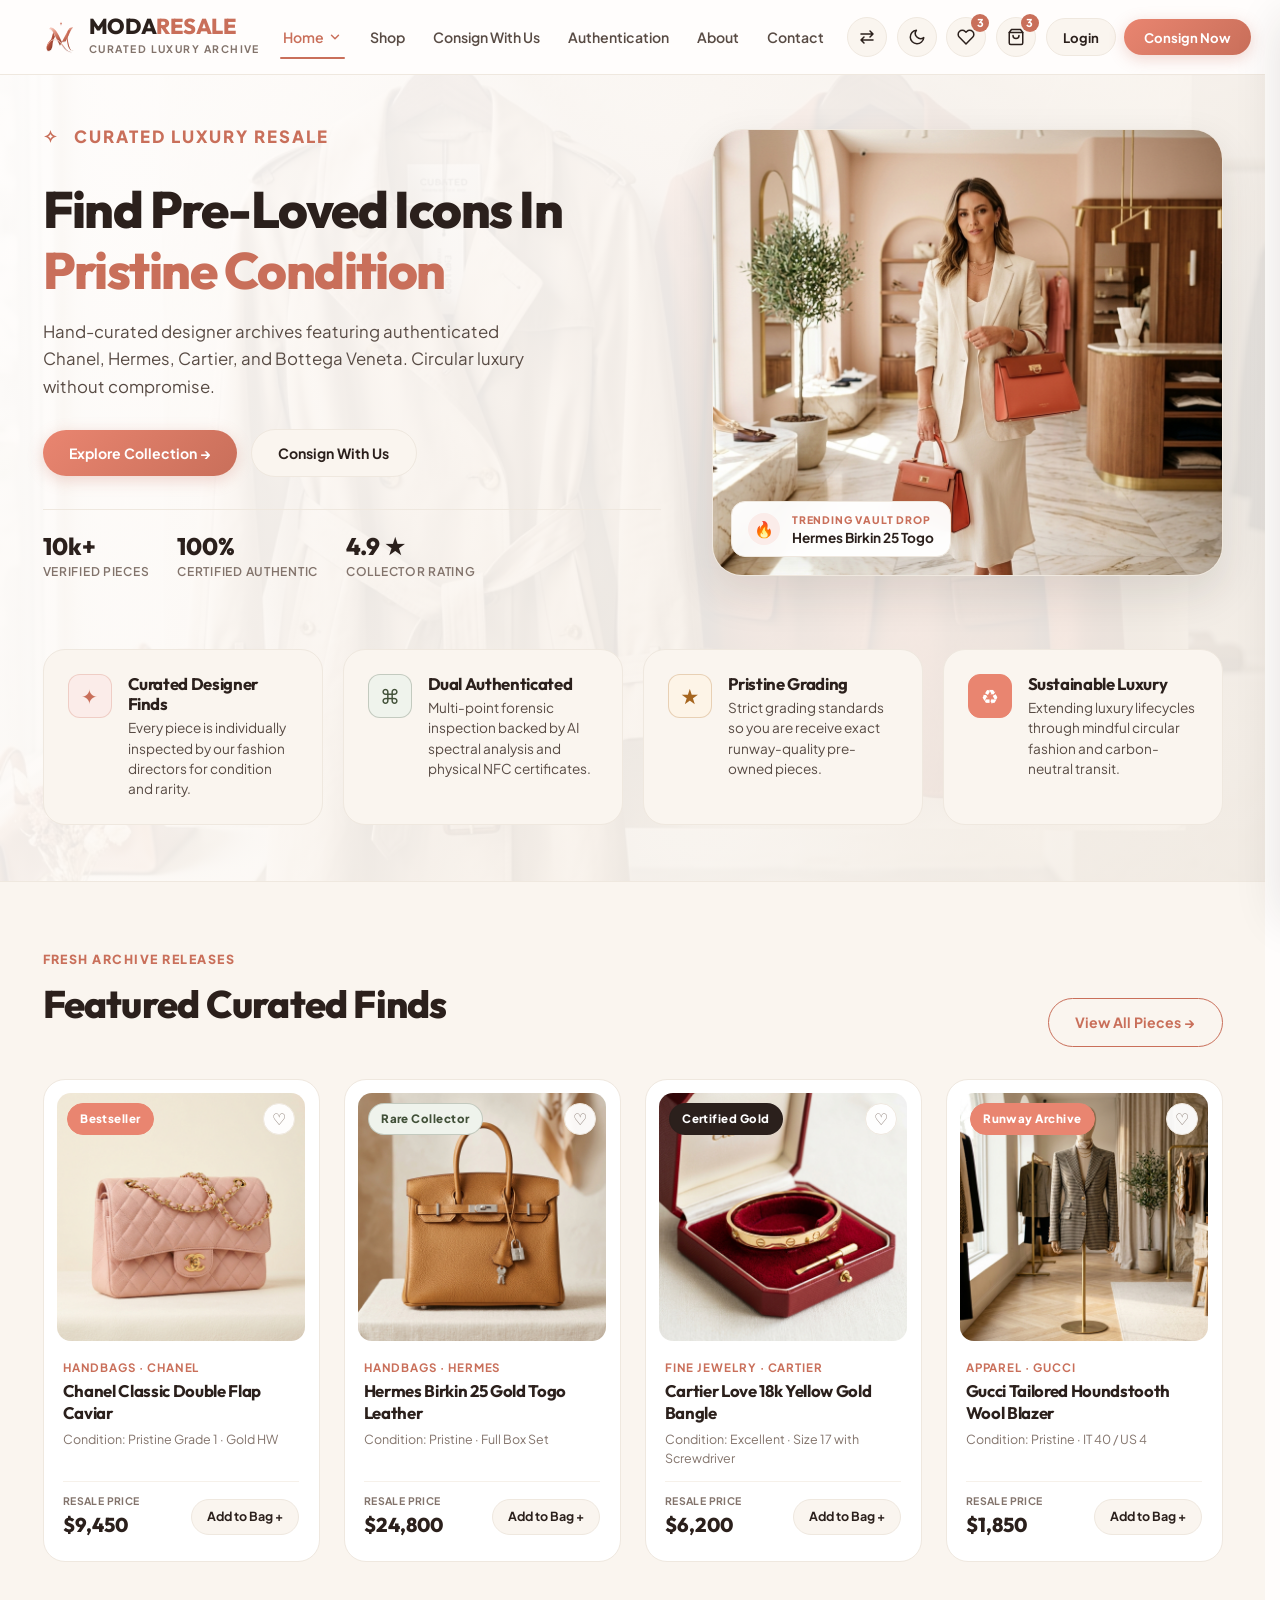
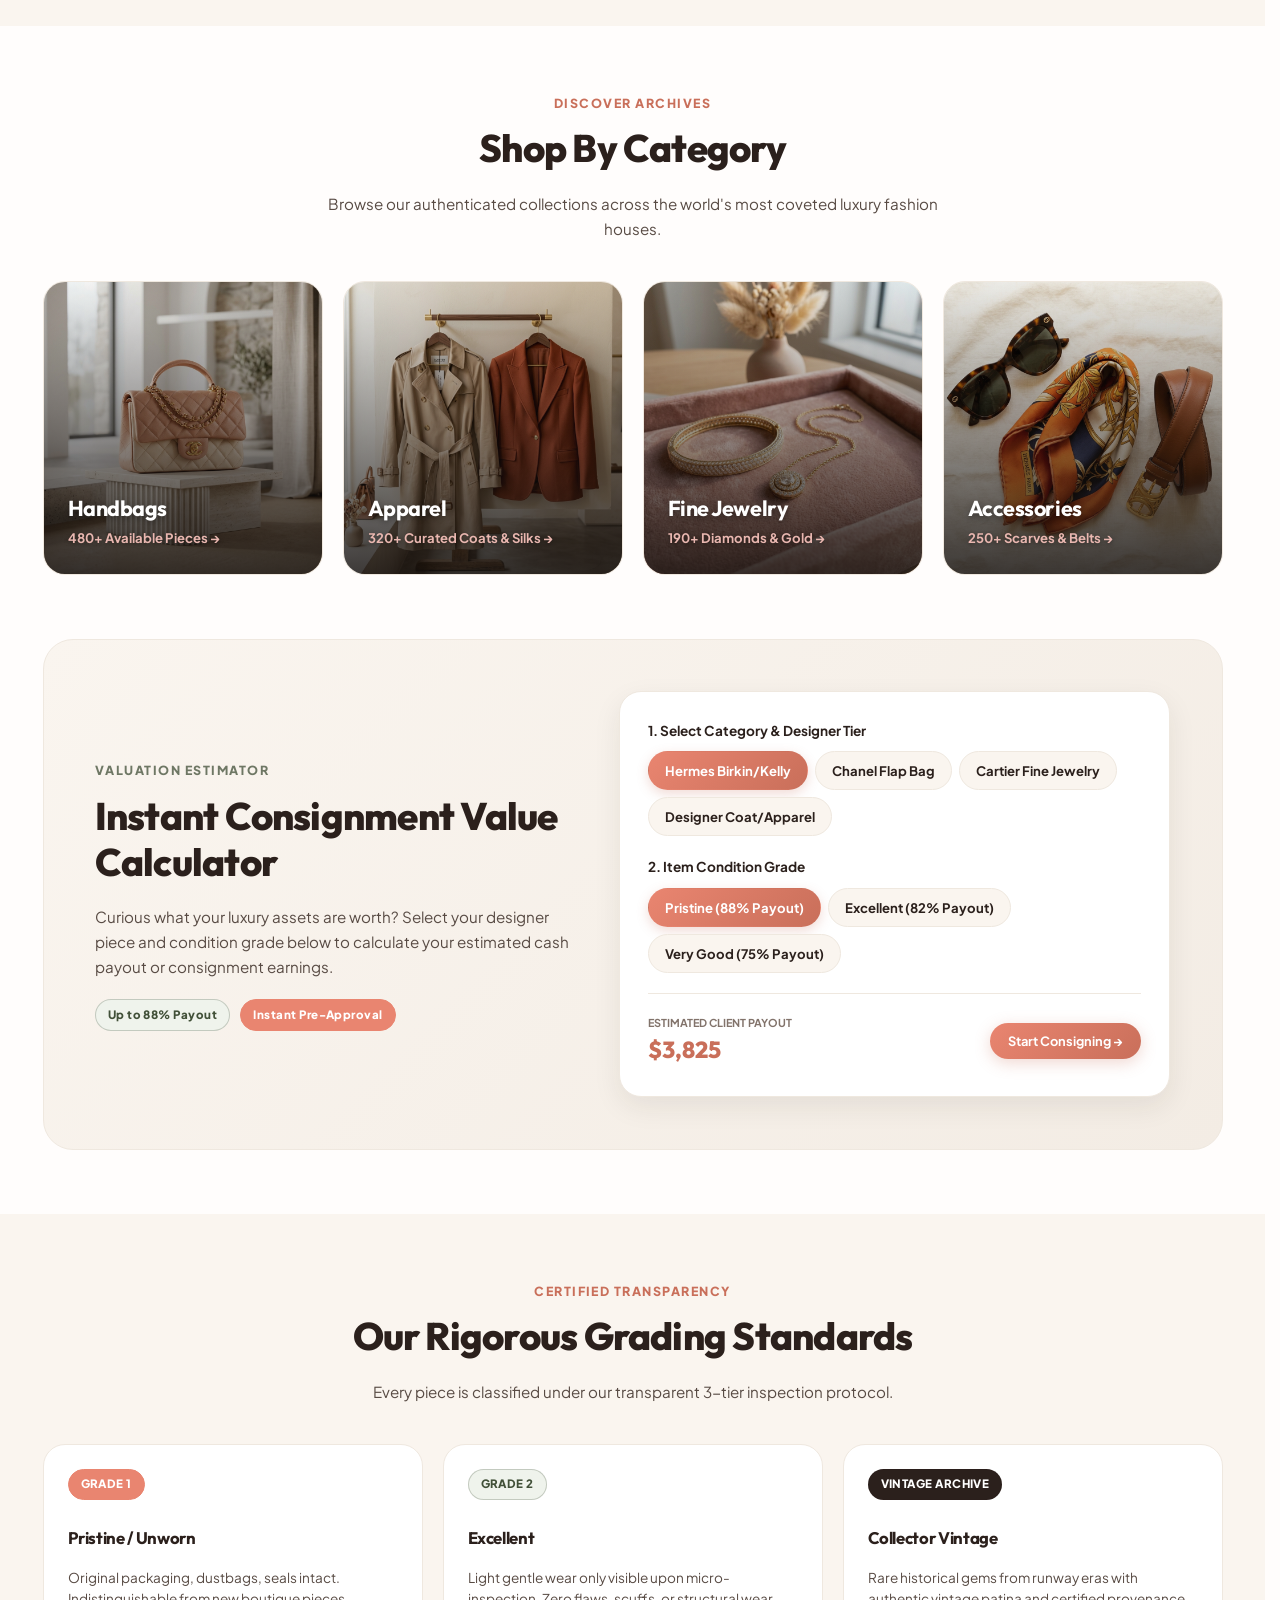
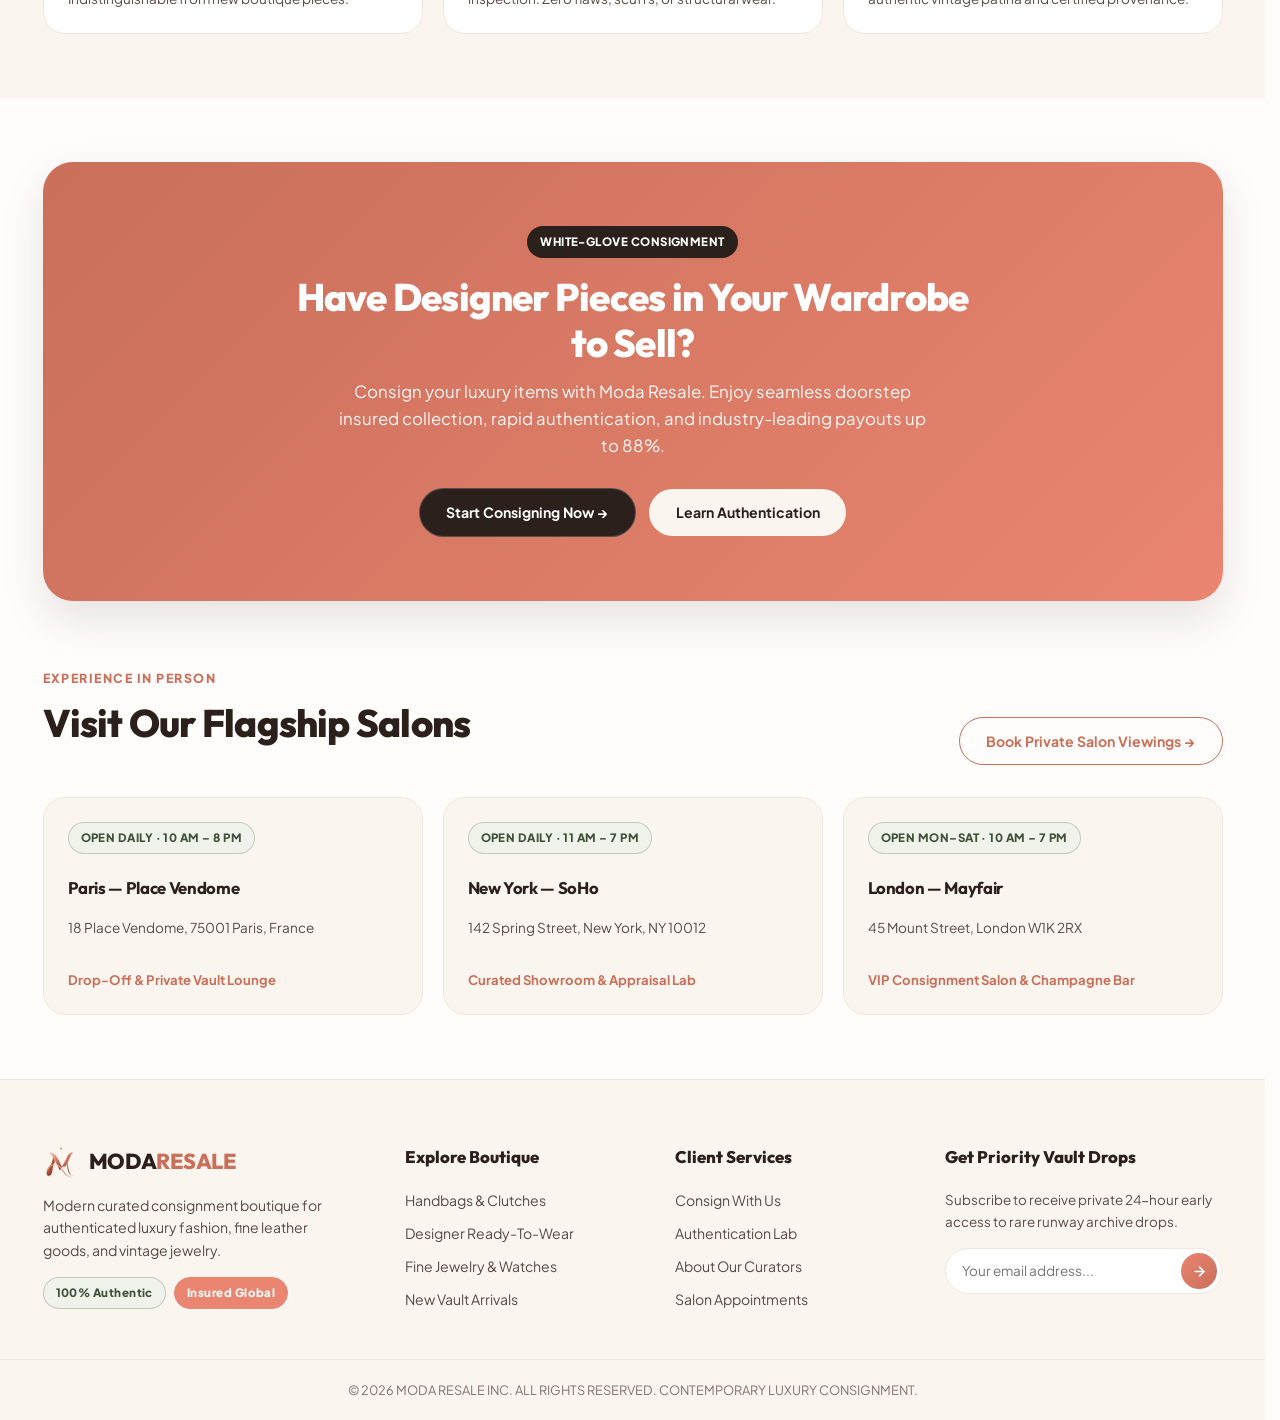
==== commit 9559cd83: "first commit" ====
--- a/index.html
+++ b/index.html
@@ -12,6 +12,28 @@
   <link rel="stylesheet" href="assets/css/responsive.css">
 </head>
 <body>
+
+  <!-- Page Preloader -->
+  <div class="page-loader" id="pageLoader" aria-hidden="true">
+    <div class="loader-inner">
+      <div class="loader-emblem-wrap">
+        <div class="loader-halo"></div>
+        <div class="loader-spinner"></div>
+        <div class="loader-emblem">
+          <img src="assets/images/logo.svg" alt="Moda Resale" width="28" height="28">
+        </div>
+      </div>
+      <div class="loader-brand">MODA<span>RESALE</span></div>
+      <div class="loader-tagline">Curated Luxury Archive</div>
+      <div class="loader-progress-track">
+        <div class="loader-progress-fill" id="loaderProgressFill"></div>
+      </div>
+      <div class="loader-status-row">
+        <span class="loader-status-text" id="loaderStatusText">Authenticating</span>
+        <span class="loader-percent" id="loaderPercent">18%</span>
+      </div>
+    </div>
+  </div>
 
   <!-- Header / Navbar -->
   <header class="site-header" id="siteHeader">
@@ -100,10 +122,10 @@
           <b class="cart-count">0</b>
         </a>
 
-        <!-- Auth Pills -->
+        <!-- Auth / Primary CTA -->
         <div class="header-auth-pills">
           <a href="login.html" class="pill-btn">Login</a>
-          <a href="register.html" class="pill-btn pill-btn-solid">Sign Up</a>
+          <a href="consign.html" class="btn btn-gradient btn-sm header-cta-btn">Consign Now</a>
         </div>
 
         <!-- Mobile Menu Toggle -->
@@ -171,7 +193,7 @@
       </div>
       <div style="display:grid; grid-template-columns:1fr 1fr; gap:0.6rem; width:100%;">
         <a href="login.html" class="btn btn-light btn-sm" style="text-align:center;">Login</a>
-        <a href="register.html" class="btn btn-gradient btn-sm" style="text-align:center;">Sign Up</a>
+        <a href="consign.html" class="btn btn-gradient btn-sm" style="text-align:center;">Consign Now</a>
       </div>
     </div>
   </aside>
@@ -179,8 +201,8 @@
   <!-- Main Content: Home 1 (8 Sections) -->
   <main id="mainContent">
 
-    <!-- SECTION 1: Modern Fashion/Resale Hero -->
-    <section class="section-spacing" style="padding-top: 2rem;">
+    <!-- SECTION 1: Modern Fashion/Resale Hero & Value Assurance -->
+    <section class="section-spacing hero-home1-section" style="padding-top: 2rem; padding-bottom: 3.5rem;">
       <div class="container">
         <div class="hero-shell">
           <div class="hero-copy">
@@ -220,13 +242,9 @@
             </div>
           </div>
         </div>
-      </div>
-    </section>
-
-    <!-- SECTION 2: Why Shop With Us (Benefit Cards) -->
-    <section class="section-spacing" style="padding-top: 0;">
-      <div class="container">
-        <div class="benefits-grid">
+
+        <!-- Why Shop With Us (Benefit Cards) -->
+        <div class="benefits-grid" style="margin-top: 1.75rem;">
           <article class="benefit-card">
             <div class="benefit-icon-badge">✦</div>
             <div>
@@ -259,7 +277,7 @@
       </div>
     </section>
 
-    <!-- SECTION 3: Featured Finds (Modern Product Grid) -->
+    <!-- SECTION 2: Featured Finds (Modern Product Grid) -->
     <section class="section-spacing" style="background-color: var(--bg-surface);">
       <div class="container">
         <div class="section-title-row">
--- a/assets/css/style.css
+++ b/assets/css/style.css
@@ -180,6 +180,175 @@
   overflow-x: clip;
   word-wrap: break-word;
   overflow-wrap: break-word;
+}
+
+/* ==========================================================================
+   EXCLUSIVE PRELOADER / LUXURY PAGE LOADER
+   ========================================================================== */
+.page-loader {
+  position: fixed;
+  top: 0;
+  left: 0;
+  width: 100vw;
+  height: 100vh;
+  height: 100dvh;
+  background-color: var(--bg-primary);
+  z-index: 999999;
+  display: flex;
+  align-items: center;
+  justify-content: center;
+  opacity: 1;
+  visibility: visible;
+  transition: opacity 0.55s cubic-bezier(0.16, 1, 0.3, 1),
+              visibility 0.55s cubic-bezier(0.16, 1, 0.3, 1),
+              transform 0.55s cubic-bezier(0.16, 1, 0.3, 1);
+  overflow: hidden;
+  user-select: none;
+}
+
+.page-loader.is-loaded {
+  opacity: 0;
+  visibility: hidden;
+  transform: scale(1.02);
+  pointer-events: none;
+}
+
+.loader-inner {
+  display: flex;
+  flex-direction: column;
+  align-items: center;
+  text-align: center;
+  padding: 2rem;
+  max-width: 90vw;
+}
+
+.loader-emblem-wrap {
+  position: relative;
+  width: 88px;
+  height: 88px;
+  display: flex;
+  align-items: center;
+  justify-content: center;
+  margin-bottom: 1.4rem;
+}
+
+.loader-halo {
+  position: absolute;
+  inset: 0;
+  border-radius: 50%;
+  border: 1.5px dashed rgba(199, 90, 52, 0.35);
+  animation: loaderSpin 10s linear infinite;
+}
+
+.loader-spinner {
+  position: absolute;
+  inset: -3px;
+  border-radius: 50%;
+  border: 2.5px solid transparent;
+  border-top-color: var(--accent-terracotta);
+  border-right-color: var(--accent-coral);
+  animation: loaderSpinFast 1.2s cubic-bezier(0.68, -0.55, 0.27, 1.55) infinite;
+}
+
+.loader-emblem {
+  width: 48px;
+  height: 48px;
+  border-radius: 50%;
+  background: var(--bg-card);
+  border: 1px solid var(--border-color);
+  box-shadow: 0 8px 24px rgba(199, 90, 52, 0.16);
+  display: flex;
+  align-items: center;
+  justify-content: center;
+  position: relative;
+  z-index: 2;
+  animation: loaderPulse 2.2s ease-in-out infinite alternate;
+}
+
+.loader-emblem img {
+  width: 28px;
+  height: 28px;
+  object-fit: contain;
+}
+
+.loader-brand {
+  font-family: var(--font-primary);
+  font-size: 1.35rem;
+  font-weight: 800;
+  letter-spacing: 0.18em;
+  color: var(--text-primary);
+  margin-bottom: 0.25rem;
+  text-transform: uppercase;
+}
+
+.loader-brand span {
+  color: var(--accent-terracotta);
+}
+
+.loader-tagline {
+  font-size: 0.72rem;
+  font-weight: 700;
+  letter-spacing: 0.22em;
+  text-transform: uppercase;
+  color: var(--text-muted);
+  margin-bottom: 1.4rem;
+}
+
+.loader-progress-track {
+  width: 180px;
+  max-width: 70vw;
+  height: 3.5px;
+  background-color: var(--border-color);
+  border-radius: 99px;
+  overflow: hidden;
+  position: relative;
+  margin-bottom: 0.75rem;
+}
+
+.loader-progress-fill {
+  position: absolute;
+  top: 0;
+  left: 0;
+  height: 100%;
+  width: 15%;
+  background: linear-gradient(90deg, var(--accent-terracotta), var(--accent-coral), var(--accent-terracotta));
+  background-size: 200% 100%;
+  border-radius: 99px;
+  transition: width 0.25s ease-out;
+  animation: loaderGradientShift 2s linear infinite;
+}
+
+.loader-status-row {
+  display: flex;
+  align-items: center;
+  justify-content: space-between;
+  width: 180px;
+  max-width: 70vw;
+  font-size: 0.68rem;
+  font-weight: 700;
+  letter-spacing: 0.08em;
+  color: var(--text-muted);
+  text-transform: uppercase;
+}
+
+@keyframes loaderSpin {
+  0% { transform: rotate(0deg); }
+  100% { transform: rotate(360deg); }
+}
+
+@keyframes loaderSpinFast {
+  0% { transform: rotate(0deg); }
+  100% { transform: rotate(360deg); }
+}
+
+@keyframes loaderPulse {
+  0% { transform: scale(0.96); }
+  100% { transform: scale(1.06); }
+}
+
+@keyframes loaderGradientShift {
+  0% { background-position: 0% 50%; }
+  100% { background-position: 200% 50%; }
 }
 
 /* Typography Hierarchy */
@@ -470,24 +639,78 @@
   margin-top: 1.25rem;
 }
 
+.dual-engine-steps {
+  display: flex;
+  flex-direction: column;
+  gap: 0.95rem;
+  margin-top: 1.75rem;
+}
+
 .step-list-item {
   display: flex;
-  gap: 0.75rem;
-  align-items: flex-start;
-  font-weight: 700;
-  font-size: 0.95rem;
-  line-height: 1.4;
-}
-
-.step-badge {
+  gap: 1.15rem;
+  align-items: center;
+  font-weight: 700;
+  font-size: 1.02rem;
+  line-height: 1.35;
+}
+
+.step-badge,
+.step-pill {
   flex-shrink: 0;
-  margin-top: 0.15rem;
-  white-space: nowrap;
+  width: 90px;
+  height: 32px;
+  display: inline-flex;
+  align-items: center;
+  justify-content: center;
+  border-radius: var(--radius-pill);
+  font-size: 0.72rem;
+  font-weight: 800;
+  letter-spacing: 0.06em;
+  text-transform: uppercase;
+  line-height: 1;
+}
+
+.step-pill-coral,
+.badge-coral.step-badge {
+  background-color: var(--accent-coral);
+  color: #FFFFFF;
+  border: none;
+}
+
+.step-pill-sage,
+.badge-sage.step-badge {
+  background-color: #E2E8DE;
+  color: #2F3D28;
+  border: none;
+}
+
+[data-theme="dark"] .step-pill-sage,
+[data-theme="dark"] .badge-sage.step-badge {
+  background-color: #2E3B27;
+  color: #D6E4CF;
+}
+
+.step-pill-dark,
+.badge-dark.step-badge {
+  background-color: #211B18;
+  color: #FFFFFF;
+  border: none;
+}
+
+[data-theme="dark"] .step-pill-dark,
+[data-theme="dark"] .badge-dark.step-badge {
+  background-color: #382D27;
+  color: #FFFFFF;
 }
 
 .step-text {
   flex: 1;
   min-width: 0;
+  font-size: 1.05rem;
+  font-weight: 700;
+  color: var(--text-primary);
+  line-height: 1.35;
 }
 
 .badge-sage {
@@ -729,8 +952,19 @@
 .header-auth-pills {
   display: flex;
   align-items: center;
-  gap: 0.45rem;
+  gap: 0.55rem;
   flex-shrink: 0;
+}
+
+.header-cta-btn {
+  padding: 0.48rem 1.25rem !important;
+  font-size: 0.82rem !important;
+  font-weight: 700 !important;
+  white-space: nowrap !important;
+  border-radius: var(--radius-pill) !important;
+  display: inline-flex !important;
+  align-items: center !important;
+  justify-content: center !important;
 }
 
 .menu-toggle {
@@ -963,8 +1197,8 @@
   grid-template-columns: 1.15fr 0.95fr;
   align-items: center;
   gap: clamp(2rem, 4vw, 3.5rem);
-  padding-top: clamp(2rem, 4vw, 3.5rem);
-  padding-bottom: clamp(2.5rem, 5vw, 4rem);
+  padding-top: clamp(0.5rem, 1.5vw, 1rem);
+  padding-bottom: clamp(1.5rem, 3vw, 2.5rem);
 }
 
 .hero-copy {
@@ -1111,17 +1345,35 @@
    Consistent height, balanced spacing, breadcrumb rhythm across all inner pages
    ========================================================================== */
 .inner-page-hero {
-  padding-top: clamp(2.5rem, 4.5vw, 3.75rem);
-  padding-bottom: clamp(2.2rem, 3.8vw, 3rem);
+  padding-top: clamp(3rem, 5.5vw, 4.5rem);
+  padding-bottom: clamp(2.6rem, 4.5vw, 3.8rem);
   margin-bottom: clamp(2rem, 4vw, 3.25rem);
-  background: linear-gradient(180deg, var(--bg-surface) 0%, var(--bg-primary) 100%);
+  background-color: var(--bg-surface);
+  background-size: cover;
+  background-position: center center;
+  background-repeat: no-repeat;
   border-bottom: 1.5px solid var(--border-color);
   text-align: center;
   position: relative;
   overflow: hidden;
 }
 
+.inner-page-hero::before {
+  content: '';
+  position: absolute;
+  inset: 0;
+  background: linear-gradient(180deg, rgba(253, 251, 247, 0.93) 0%, rgba(247, 243, 237, 0.89) 100%);
+  pointer-events: none;
+  z-index: 1;
+}
+
+[data-theme="dark"] .inner-page-hero::before {
+  background: linear-gradient(180deg, rgba(20, 16, 14, 0.94) 0%, rgba(30, 23, 20, 0.90) 100%);
+}
+
 .inner-hero-content {
+  position: relative;
+  z-index: 2;
   max-width: 840px;
   margin: 0 auto;
   display: flex;
@@ -1166,6 +1418,7 @@
   margin-top: 0.35rem;
   margin-bottom: 0.65rem;
   line-height: 1.2;
+  color: var(--text-primary);
 }
 
 .inner-hero-subtitle {
@@ -1174,6 +1427,68 @@
   max-width: 680px;
   margin: 0 auto;
   line-height: 1.6;
+}
+
+/* Page-Specific High-Resolution Hero Background Images */
+.inner-page-hero-shop {
+  background-image: url('../images/categories/cat_handbags.jpg');
+}
+
+.inner-page-hero-consign {
+  background-image: url('../images/consign/consign-inspection-hero.jpg');
+}
+
+.inner-page-hero-auth {
+  background-image: url('../images/authentication/authentication-lab-hero.jpg');
+}
+
+.inner-page-hero-about {
+  background-image: url('../images/about/about-boutique-hero.jpg');
+}
+
+.inner-page-hero-contact {
+  background-image: url('../images/contact/contact-amenity-vault.jpg');
+}
+
+.inner-page-hero-cart {
+  background-image: url('../images/about/about-circular-packaging.jpg');
+}
+
+.inner-page-hero-wishlist {
+  background-image: url('../images/categories/cat_jewelry.jpg');
+}
+
+.inner-page-hero-login,
+.inner-page-hero-register {
+  background-image: url('../images/boutique/auth_register_visual.jpg');
+}
+
+/* Home 1 Hero Ambient Backdrop */
+.hero-home1-section {
+  position: relative;
+  background-size: cover;
+  background-position: center;
+  background-repeat: no-repeat;
+  background-image: url('../images/categories/cat_apparel.jpg');
+  border-bottom: 1.5px solid var(--border-color);
+}
+
+.hero-home1-section::before {
+  content: '';
+  position: absolute;
+  inset: 0;
+  background: linear-gradient(135deg, rgba(255, 253, 252, 0.94) 0%, rgba(250, 245, 239, 0.90) 100%);
+  pointer-events: none;
+  z-index: 1;
+}
+
+[data-theme="dark"] .hero-home1-section::before {
+  background: linear-gradient(135deg, rgba(20, 16, 14, 0.94) 0%, rgba(30, 23, 20, 0.90) 100%);
+}
+
+.hero-home1-section .container {
+  position: relative;
+  z-index: 2;
 }
 
 /* ==========================================================================
@@ -1500,6 +1815,57 @@
   text-decoration: line-through;
 }
 
+/* 10E. HOME 2 — VAULT LIQUIDATION PROCESS GRID */
+.vault-process-grid {
+  display: grid;
+  grid-template-columns: repeat(4, 1fr);
+  gap: 1.25rem;
+  position: relative;
+  margin-top: 1.5rem;
+}
+
+.vault-process-card {
+  background: var(--bg-card);
+  border: 1.5px solid var(--border-color);
+  border-radius: var(--radius-lg);
+  padding: 1.6rem 1.35rem;
+  position: relative;
+  display: flex;
+  flex-direction: column;
+  text-align: left;
+  transition: all var(--transition-normal);
+  box-shadow: var(--shadow-sm);
+}
+
+.vault-process-card:hover {
+  transform: translateY(-4px);
+  border-color: var(--accent-terracotta);
+  box-shadow: var(--shadow-hover);
+}
+
+.vault-process-card .vault-step-tag {
+  align-self: flex-start;
+  margin-bottom: 0.9rem;
+  font-size: 0.72rem;
+  font-weight: 800;
+  letter-spacing: 0.06em;
+  padding: 0.32rem 0.8rem;
+  border-radius: var(--radius-pill);
+}
+
+.vault-process-card h3 {
+  font-size: 1.12rem;
+  margin-bottom: 0.45rem;
+  color: var(--text-primary);
+}
+
+.vault-process-card p {
+  font-size: 0.88rem;
+  color: var(--text-secondary);
+  line-height: 1.55;
+  margin-bottom: 0;
+}
+
 .hero-vault-metrics-grid {
   display: grid;
   grid-template-columns: repeat(4, 1fr);
@@ -2479,36 +2845,82 @@
   bottom: 24px;
   left: 50%;
   transform: translateX(-50%);
-  z-index: 2000;
+  z-index: 9999;
   pointer-events: none;
+  display: flex;
+  flex-direction: column-reverse;
+  align-items: center;
+  gap: 8px;
+  width: max-content;
+  max-width: min(520px, calc(100vw - 32px));
+  padding: 0 8px;
+  box-sizing: border-box;
 }
 
 .toast {
-  background-color: var(--text-primary);
-  color: var(--bg-primary);
-  padding: 0.75rem 1.4rem;
-  border-radius: var(--radius-pill);
-  font-size: 0.85rem;
-  font-weight: 700;
-  box-shadow: var(--shadow-lg);
-  display: flex;
-  align-items: center;
-  gap: 0.6rem;
+  pointer-events: auto;
+  background: rgba(28, 22, 18, 0.95);
+  color: #FFFDFC;
+  backdrop-filter: blur(16px);
+  -webkit-backdrop-filter: blur(16px);
+  padding: 0.8rem 1.15rem;
+  border-radius: 12px;
+  font-size: 0.84rem;
+  font-weight: 600;
+  line-height: 1.45;
+  box-shadow: 0 12px 32px rgba(0, 0, 0, 0.3), 0 2px 6px rgba(0, 0, 0, 0.12);
+  display: flex;
+  align-items: center;
+  gap: 0.75rem;
   opacity: 0;
-  transform: translateY(20px);
-  transition: all var(--transition-normal);
-  border: 1.5px solid var(--border-color-strong);
+  transform: translateY(16px) scale(0.96);
+  transition: opacity 0.32s cubic-bezier(0.16, 1, 0.3, 1), transform 0.32s cubic-bezier(0.16, 1, 0.3, 1);
+  border: 1px solid rgba(255, 255, 255, 0.14);
+  width: 100%;
+  max-width: 100%;
+  box-sizing: border-box;
+  text-align: left;
 }
 
 [data-theme="dark"] .toast {
-  background-color: #28201B;
+  background: rgba(18, 14, 12, 0.96);
   color: #FFFDFC;
-  border-color: #544238;
+  border-color: rgba(235, 220, 205, 0.16);
+  box-shadow: 0 14px 36px rgba(0, 0, 0, 0.5), 0 2px 8px rgba(0, 0, 0, 0.25);
 }
 
 .toast.is-show {
   opacity: 1;
-  transform: translateY(0);
+  transform: translateY(0) scale(1);
+}
+
+.toast-icon-wrap {
+  width: 28px;
+  height: 28px;
+  border-radius: 50%;
+  background: rgba(199, 90, 52, 0.2);
+  color: #E07A5F;
+  display: flex;
+  align-items: center;
+  justify-content: center;
+  flex-shrink: 0;
+}
+
+[data-theme="dark"] .toast-icon-wrap {
+  background: rgba(224, 122, 95, 0.25);
+  color: #F4A261;
+}
+
+.toast-text {
+  flex: 1;
+  min-width: 0;
+  word-break: break-word;
+  overflow-wrap: break-word;
+  color: inherit;
+}
+
+[dir="rtl"] .toast {
+  text-align: right;
 }
 
 /* Amenity Cards & Contact Interactive Map Styles */
@@ -2637,17 +3049,58 @@
 
 /* 23. RESPONSIVE COMPONENT HELPERS */
 .lookup-input-group {
-  max-width: 540px;
+  max-width: 580px;
   width: 100%;
   margin: 0 auto;
   display: flex;
-  gap: 0.65rem;
-  align-items: stretch;
-}
-
-.lookup-input-group .form-control {
+  align-items: center;
+  background: var(--bg-card);
+  border: 1.5px solid var(--border-color);
+  border-radius: var(--radius-pill);
+  padding: 0.35rem 0.35rem 0.35rem 1.4rem;
+  box-shadow: var(--shadow-sm);
+  transition: border-color var(--transition-fast), box-shadow var(--transition-fast);
+}
+
+.lookup-input-group:focus-within {
+  border-color: var(--accent-terracotta);
+  box-shadow: 0 0 0 3px rgba(201, 111, 90, 0.16);
+}
+
+.lookup-input-group .form-control,
+.lookup-input-group input,
+.lookup-input {
   flex: 1;
   min-width: 0;
+  background: transparent !important;
+  border: none !important;
+  outline: none !important;
+  box-shadow: none !important;
+  font-family: var(--font-primary);
+  font-size: 0.96rem;
+  font-weight: 700;
+  color: var(--text-primary);
+  text-align: left !important;
+  letter-spacing: 0.04em;
+  text-transform: uppercase;
+  padding: 0.5rem 0.5rem 0.5rem 0 !important;
+}
+
+.lookup-input-group .form-control::placeholder,
+.lookup-input-group input::placeholder,
+.lookup-input::placeholder {
+  color: var(--text-muted);
+  font-weight: 500;
+  text-transform: none;
+}
+
+.lookup-input-group .btn,
+.lookup-verify-btn {
+  flex-shrink: 0;
+  padding: 0.72rem 1.55rem;
+  border-radius: var(--radius-pill);
+  font-size: 0.85rem;
+  font-weight: 700;
 }
 
 .badge-row {
--- a/assets/css/responsive.css
+++ b/assets/css/responsive.css
@@ -51,13 +51,39 @@
 /* 3. TABLET & IPAD (769px - 1080px) */
 @media (max-width: 1080px) {
   .main-nav,
-  .header-auth-pills,
   .header-actions .icon-btn:not(.menu-toggle) {
-    display: none !important; /* Smooth collapse everything into mobile drawer menu */
+    display: none !important; /* Smooth collapse navigation and utility icons */
+  }
+
+  .navbar-inner {
+    gap: 0.5rem !important;
+  }
+
+  .header-actions {
+    display: flex !important;
+    align-items: center !important;
+    gap: 0.5rem !important;
+    flex-shrink: 0 !important;
+    margin-left: auto !important;
+  }
+
+  .header-auth-pills {
+    display: flex !important;
+    align-items: center !important;
+    flex-shrink: 0 !important;
+  }
+
+  .header-auth-pills .pill-btn:not(.header-cta-btn) {
+    display: none !important; /* Hide secondary login pill on tablet/mobile to preserve clean spacing */
+  }
+
+  .header-auth-pills .header-cta-btn {
+    display: inline-flex !important;
   }
 
   .menu-toggle {
     display: flex !important;
+    flex-shrink: 0 !important;
   }
 
   .hero-shell {
@@ -87,6 +113,11 @@
     gap: 1.25rem;
   }
 
+  .vault-process-grid {
+    grid-template-columns: repeat(2, 1fr) !important;
+    gap: 1rem !important;
+  }
+
   .lab-grid {
     grid-template-columns: 1fr !important;
     gap: 1.5rem !important;
@@ -106,16 +137,49 @@
 /* 4. MOBILE LANDSCAPE & PHABLET (576px - 768px) */
 @media (max-width: 768px) {
   :root {
-    --header-height: 68px;
-    --container-padding: 1.2rem;
+    --header-height: 64px;
+    --container-padding: 0.95rem;
+  }
+
+  .navbar-inner {
+    gap: 0.4rem !important;
+  }
+
+  .brand-link {
+    gap: 0.45rem !important;
+    min-width: 0 !important;
+  }
+
+  .brand-mark {
+    width: 32px !important;
+    height: 32px !important;
   }
 
   .brand-title {
-    font-size: 1.2rem;
+    font-size: 1.15rem !important;
+    line-height: 1.1 !important;
   }
 
   .brand-sub {
-    font-size: 0.58rem;
+    display: none !important;
+  }
+
+  .header-actions {
+    gap: 0.4rem !important;
+    margin-left: auto !important;
+  }
+
+  .header-cta-btn {
+    padding: 0.4rem 0.85rem !important;
+    font-size: 0.76rem !important;
+  }
+
+  .menu-toggle {
+    width: 38px !important;
+    height: 38px !important;
+    min-width: 38px !important;
+    flex-shrink: 0 !important;
+    font-size: 1.15rem !important;
   }
 
   .vault-ticker-bar {
@@ -229,7 +293,45 @@
 /* 5. STANDARD MOBILE (360px - 540px) */
 @media (max-width: 480px) {
   :root {
-    --container-padding: 1rem;
+    --header-height: 60px;
+    --container-padding: 0.75rem;
+  }
+
+  .site-header .container,
+  .container {
+    padding-left: 0.75rem !important;
+    padding-right: 0.75rem !important;
+  }
+
+  .navbar-inner {
+    gap: 0.35rem !important;
+  }
+
+  .brand-mark {
+    width: 28px !important;
+    height: 28px !important;
+  }
+
+  .brand-title {
+    font-size: 1.05rem !important;
+  }
+
+  .header-actions {
+    gap: 0.35rem !important;
+    margin-left: auto !important;
+  }
+
+  .header-cta-btn {
+    padding: 0.35rem 0.65rem !important;
+    font-size: 0.72rem !important;
+  }
+
+  .menu-toggle {
+    width: 36px !important;
+    height: 36px !important;
+    min-width: 36px !important;
+    font-size: 1.1rem !important;
+    flex-shrink: 0 !important;
   }
 
   .stats-grid-3 {
@@ -238,8 +340,25 @@
   }
 
   .hero-stats-row {
-    flex-wrap: wrap;
-    gap: 1.25rem;
+    display: grid !important;
+    grid-template-columns: repeat(3, 1fr) !important;
+    gap: 0.35rem !important;
+    padding-top: 1rem !important;
+    width: 100% !important;
+  }
+
+  .hero-stat-item {
+    text-align: left !important;
+  }
+
+  .hero-stat-item b {
+    font-size: 1.15rem !important;
+  }
+
+  .hero-stat-item span {
+    font-size: 0.62rem !important;
+    letter-spacing: 0.02em !important;
+    line-height: 1.2 !important;
   }
 
   .hero-buttons {
@@ -351,12 +470,40 @@
     flex-direction: column !important;
     width: 100% !important;
     gap: 0.65rem !important;
+    border-radius: var(--radius-md) !important;
+    padding: 0.6rem !important;
+    align-items: stretch !important;
   }
 
   .lookup-input-group .form-control,
   .lookup-input-group input,
-  .lookup-input-group .btn {
-    width: 100% !important;
+  .lookup-input-group .lookup-input {
+    width: 100% !important;
+    text-align: left !important;
+    padding: 0.65rem 0.85rem !important;
+    background: var(--bg-surface) !important;
+    border-radius: var(--radius-sm) !important;
+  }
+
+  .lookup-input-group .btn,
+  .lookup-input-group .lookup-verify-btn {
+    width: 100% !important;
+    justify-content: center !important;
+  }
+
+  .step-list-item {
+    gap: 0.85rem !important;
+  }
+
+  .step-badge,
+  .step-pill {
+    width: 82px !important;
+    height: 28px !important;
+    font-size: 0.68rem !important;
+  }
+
+  .step-text {
+    font-size: 0.94rem !important;
   }
 
   /* Interactive Salon Map Mobile Layout */
@@ -710,4 +857,165 @@
   }
 }
 
-
+/* ==========================================================================
+   FLUID TOAST NOTIFICATIONS RESPONSIVE SYSTEM
+   ========================================================================== */
+@media (max-width: 768px) {
+  .toast-container {
+    bottom: 20px;
+    width: calc(100% - 32px);
+    max-width: calc(100vw - 32px);
+    padding: 0;
+  }
+
+  .toast {
+    padding: 0.75rem 1rem;
+    font-size: 0.82rem;
+    border-radius: 12px;
+    gap: 0.65rem;
+  }
+
+  .toast-icon-wrap {
+    width: 26px;
+    height: 26px;
+  }
+}
+
+@media (max-width: 480px) {
+  .toast-container {
+    bottom: 16px;
+    width: calc(100% - 24px);
+    max-width: calc(100vw - 24px);
+  }
+
+  .toast {
+    padding: 0.7rem 0.85rem;
+    font-size: 0.8rem;
+    line-height: 1.4;
+    border-radius: 10px;
+    gap: 0.55rem;
+  }
+
+  .toast-icon-wrap {
+    width: 24px;
+    height: 24px;
+  }
+
+  .toast-icon-wrap svg {
+    width: 15px;
+    height: 15px;
+  }
+}
+
+/* ==========================================================================
+   PRELOADER RESPONSIVE ADJUSTMENTS
+   ========================================================================== */
+@media (max-width: 576px) {
+  .loader-inner {
+    padding: 1.5rem 1rem;
+  }
+
+  .loader-emblem-wrap {
+    width: 76px;
+    height: 76px;
+    margin-bottom: 1.15rem;
+  }
+
+  .loader-emblem {
+    width: 42px;
+    height: 42px;
+  }
+
+  .loader-emblem img {
+    width: 24px;
+    height: 24px;
+  }
+
+  .loader-brand {
+    font-size: 1.15rem;
+    letter-spacing: 0.15em;
+  }
+
+  .loader-tagline {
+    font-size: 0.65rem;
+    letter-spacing: 0.18em;
+    margin-bottom: 1.25rem;
+  }
+
+  .loader-progress-track {
+    width: 150px;
+    max-width: 65vw;
+    height: 3px;
+    margin-bottom: 0.65rem;
+  }
+
+  .loader-status-row {
+    width: 150px;
+    max-width: 65vw;
+    font-size: 0.62rem;
+  }
+}
+
+@media (max-width: 360px) {
+  :root {
+    --container-padding: 0.5rem;
+    --header-height: 56px;
+  }
+
+  .site-header .container,
+  .container {
+    padding-left: 0.5rem !important;
+    padding-right: 0.5rem !important;
+  }
+
+  .brand-title {
+    font-size: 0.95rem !important;
+  }
+
+  .brand-mark {
+    width: 24px !important;
+    height: 24px !important;
+  }
+
+  .header-actions {
+    gap: 0.25rem !important;
+  }
+
+  .header-cta-btn {
+    padding: 0.3rem 0.55rem !important;
+    font-size: 0.68rem !important;
+  }
+
+  .menu-toggle {
+    width: 32px !important;
+    height: 32px !important;
+    min-width: 32px !important;
+    font-size: 0.95rem !important;
+  }
+
+  .loader-emblem-wrap {
+    width: 68px;
+    height: 68px;
+  }
+
+  .loader-emblem {
+    width: 36px;
+    height: 36px;
+  }
+
+  .loader-emblem img {
+    width: 20px;
+    height: 20px;
+  }
+
+  .loader-brand {
+    font-size: 1rem;
+  }
+
+  .loader-progress-track,
+  .loader-status-row {
+    width: 130px;
+  }
+}
+
+
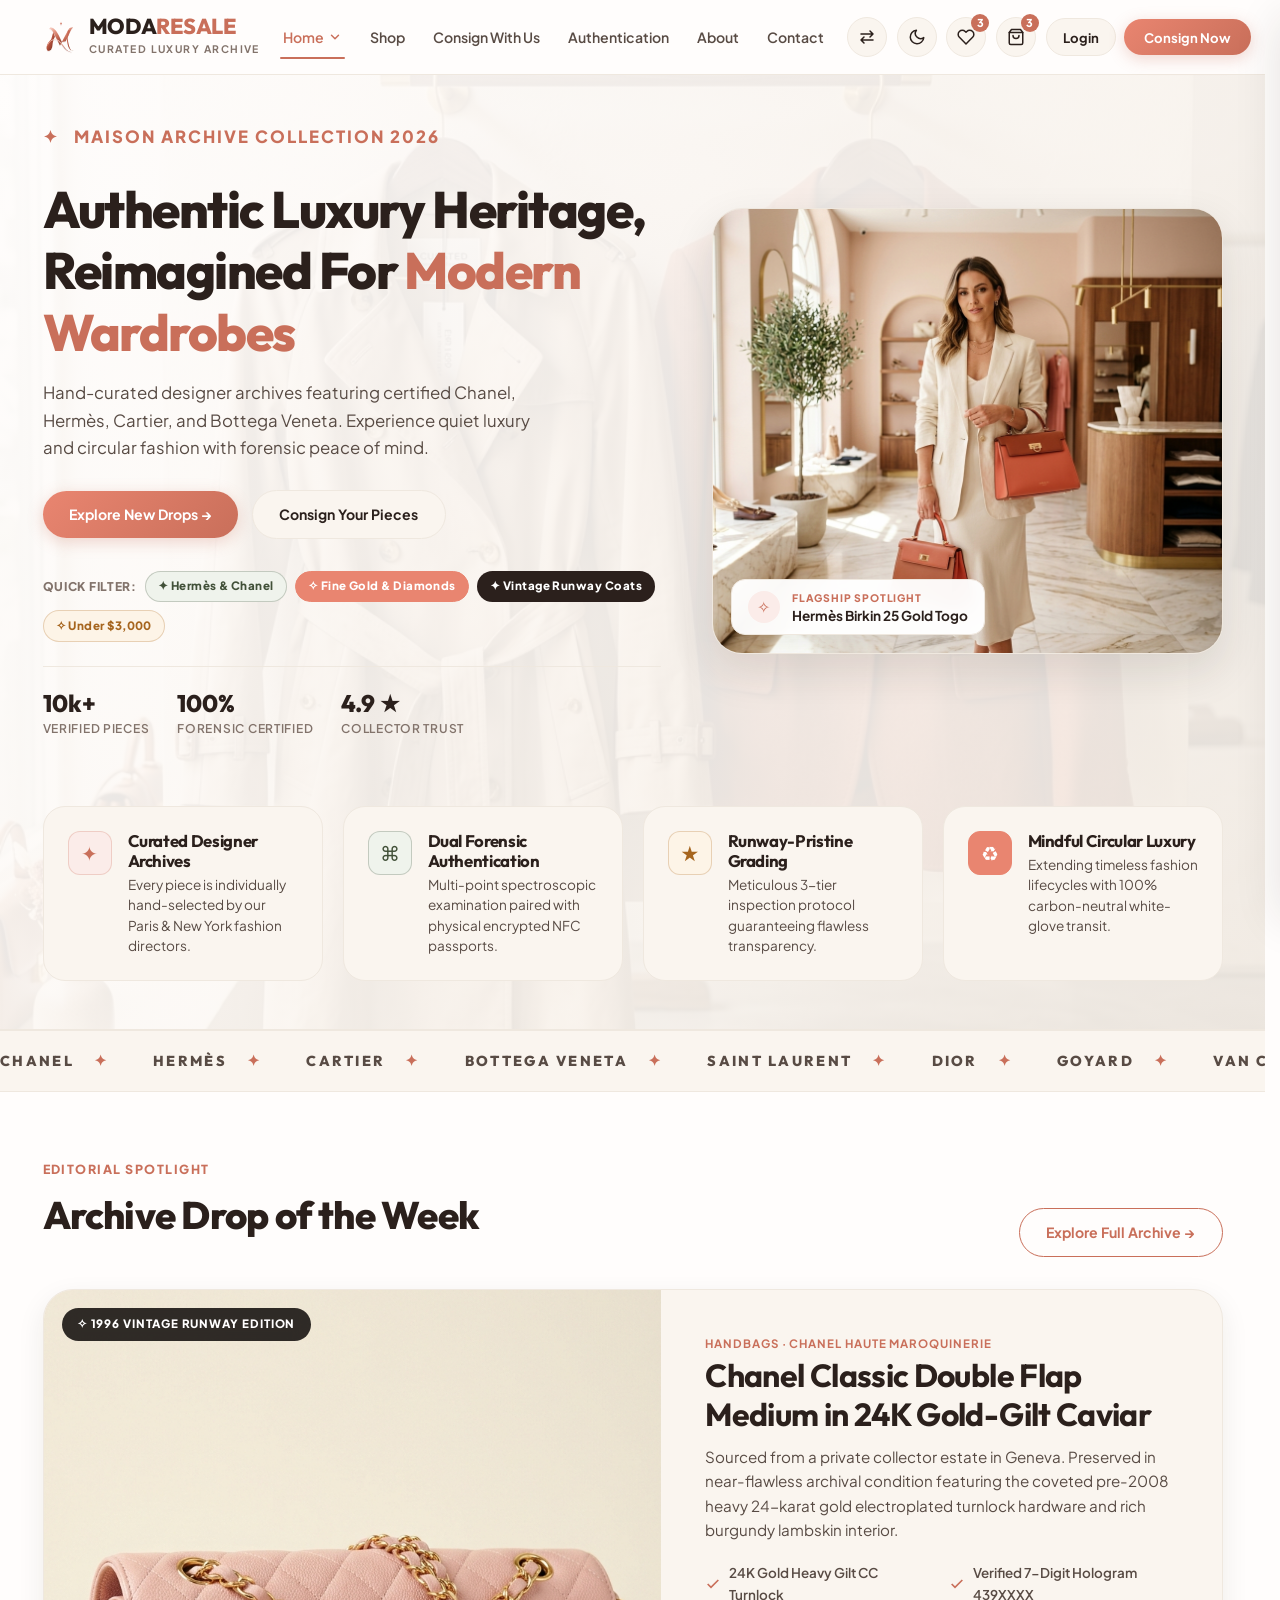
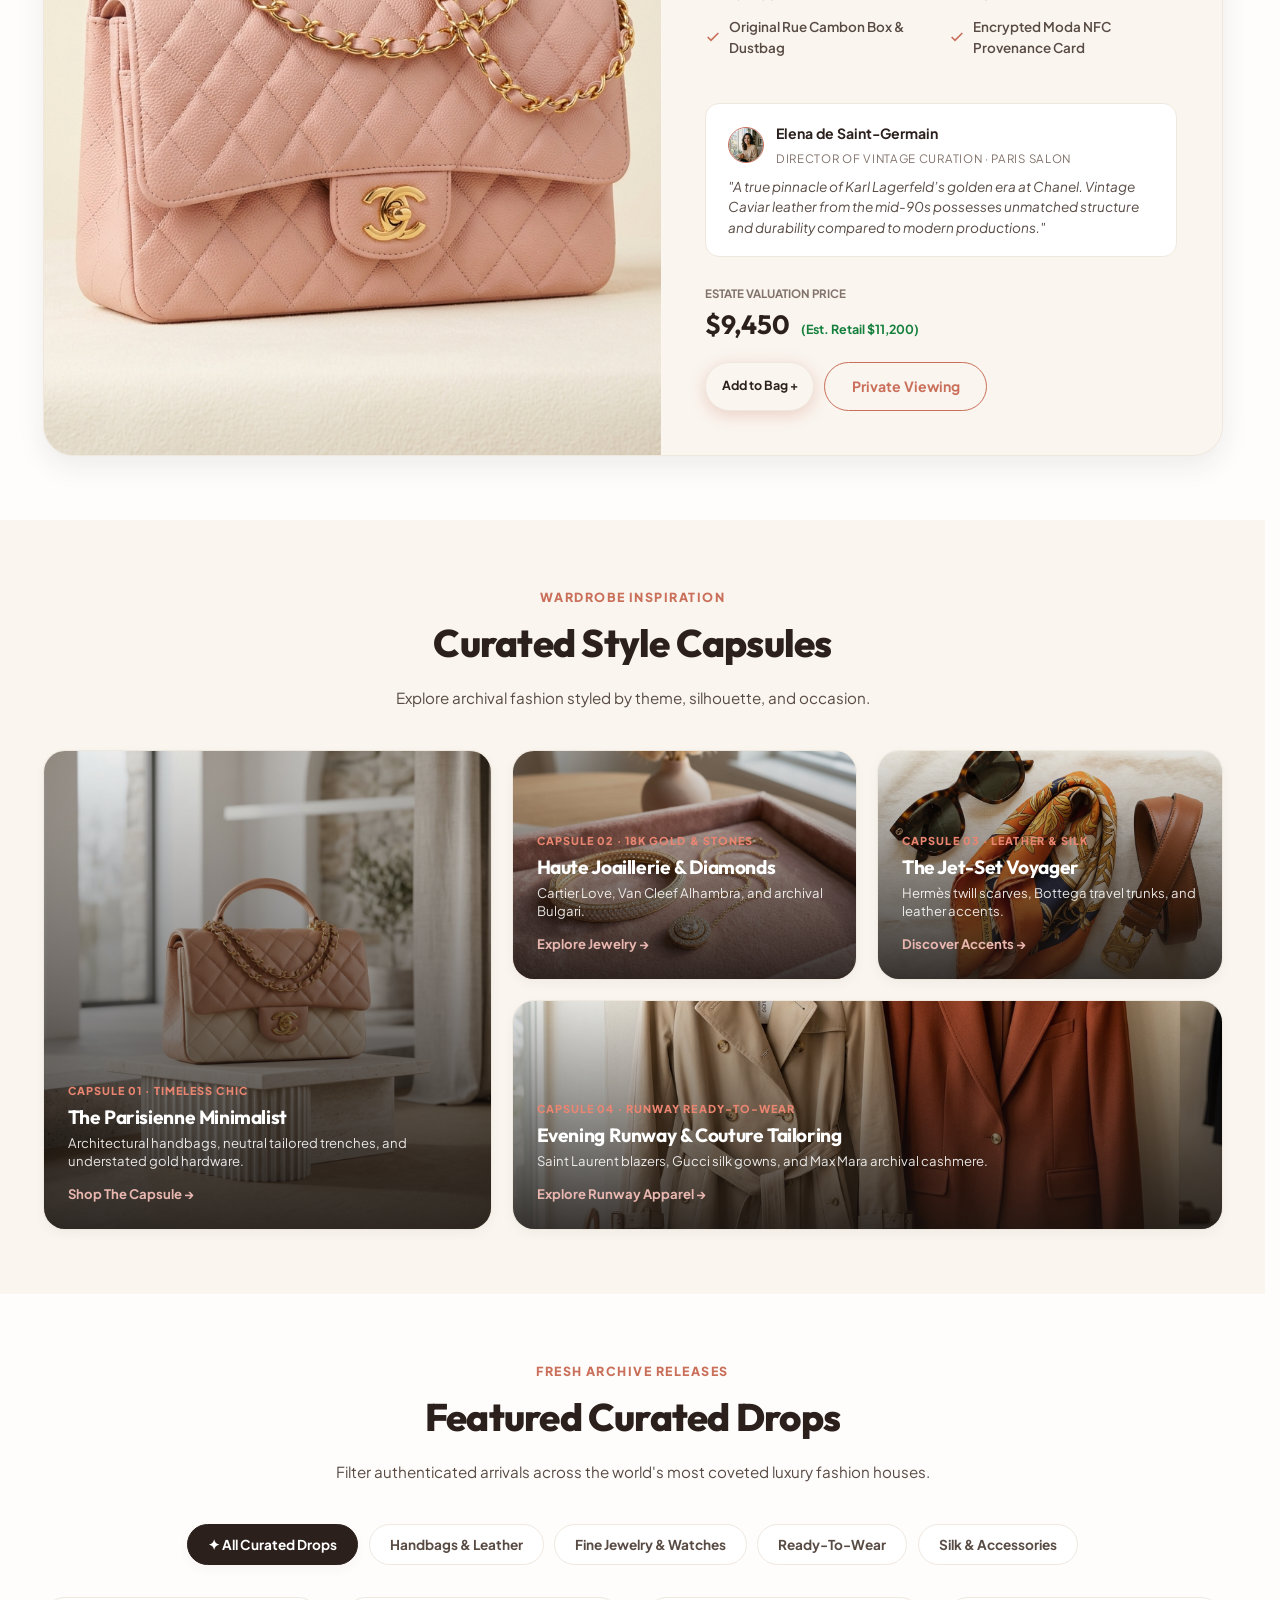
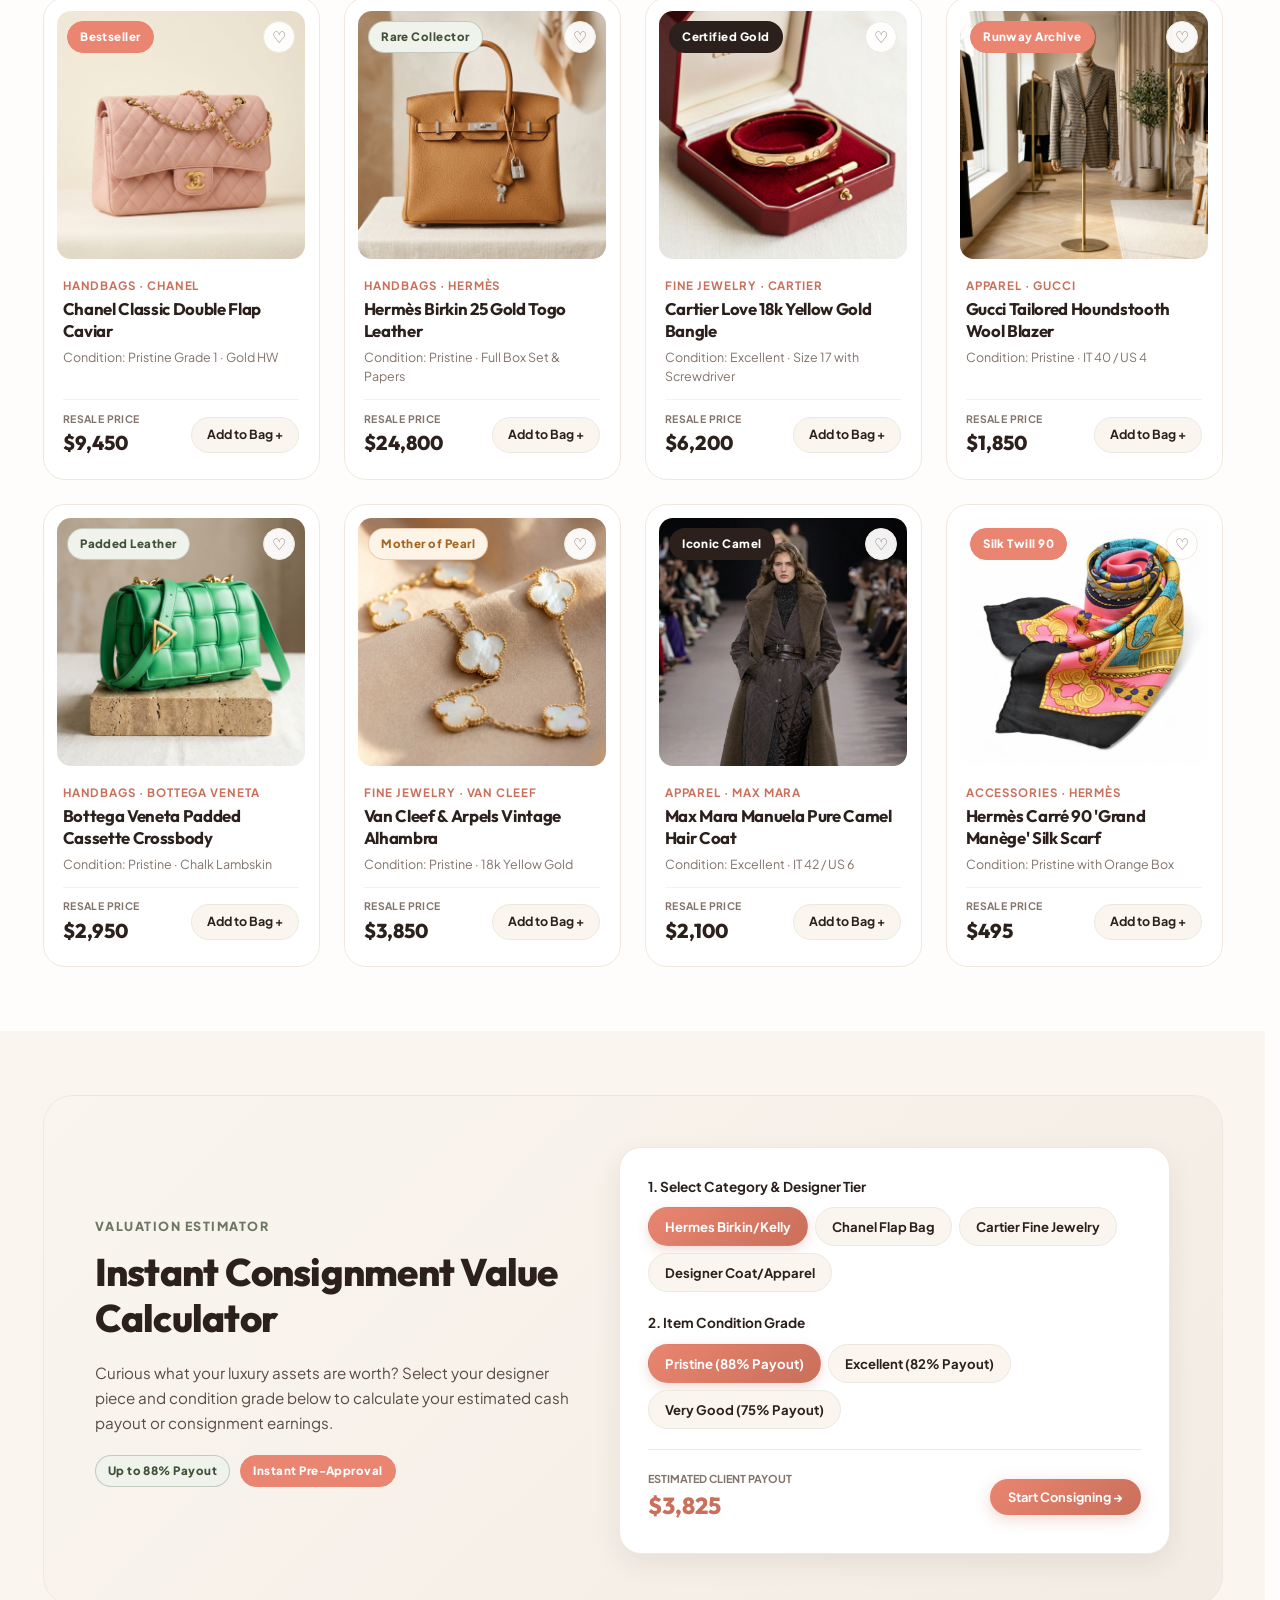
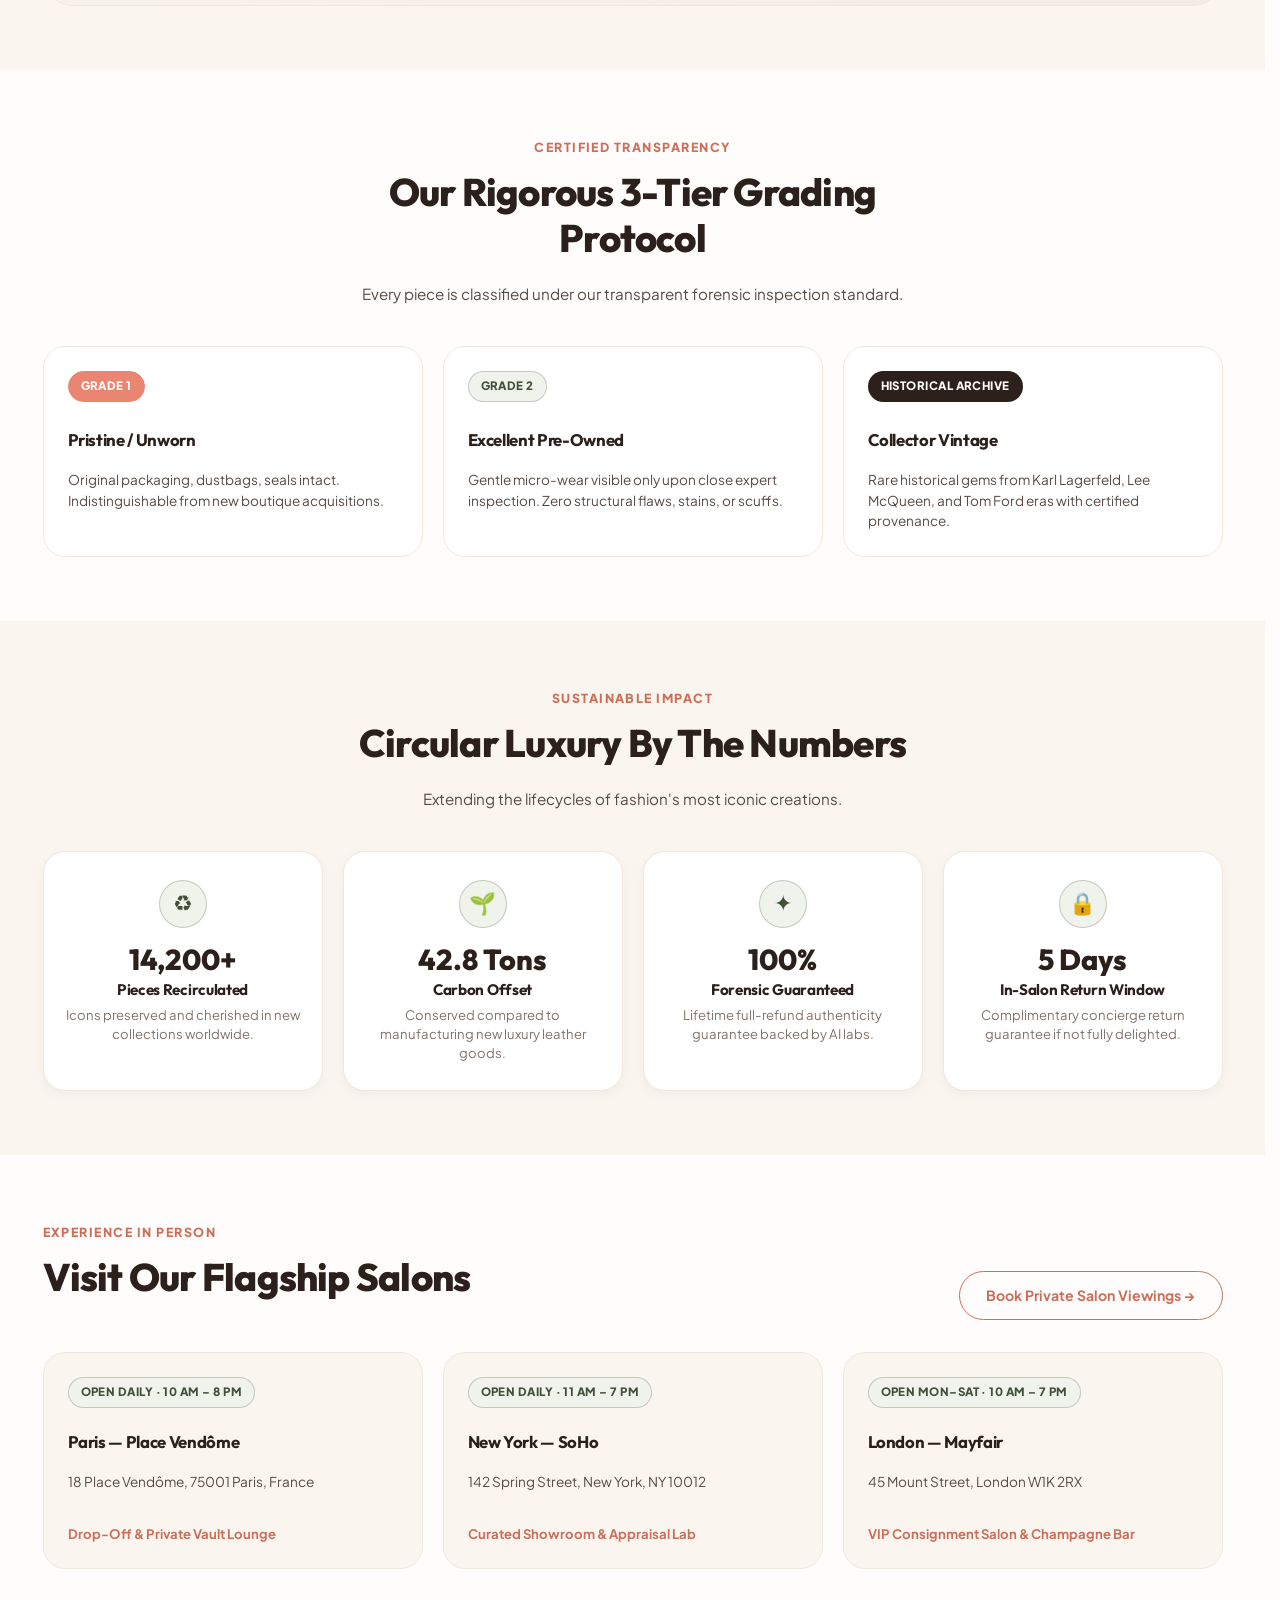
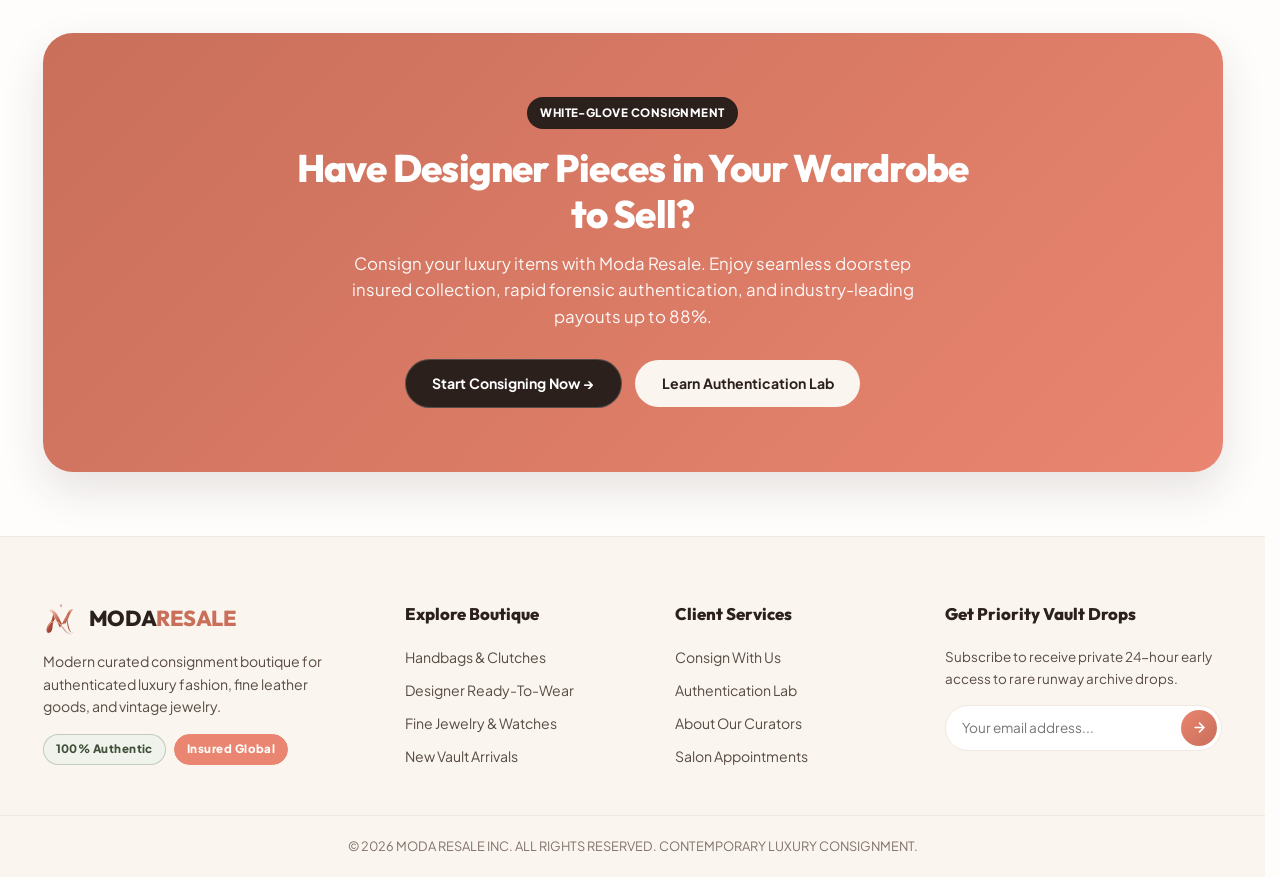
==== commit e8f1cda2: "first commit" ====
--- a/index.html
+++ b/index.html
@@ -60,12 +60,12 @@
           </a>
           <div class="dropdown-card-menu">
             <a href="index.html" class="dropdown-card-item active">
-              <span class="dropdown-card-title">Home 1 — Classic Boutique</span>
-              <span class="dropdown-card-desc">Curated drops & interactive valuation</span>
+              <span class="dropdown-card-title">Home 1 — Flagship Boutique</span>
+              <span class="dropdown-card-desc">Curated drops, editorial lookbook &amp; valuation lab</span>
             </a>
             <a href="home-2.html" class="dropdown-card-item">
-              <span class="dropdown-card-title">Home 2 — Trending Vault</span>
-              <span class="dropdown-card-desc">Editorial split hero & consignment steps</span>
+              <span class="dropdown-card-title">Home 2 — Archive Vault</span>
+              <span class="dropdown-card-desc">Live drops, market price index &amp; rapid appraisal</span>
             </a>
           </div>
         </div>
@@ -165,8 +165,8 @@
           <svg width="14" height="14" viewBox="0 0 24 24" fill="none" stroke="currentColor" stroke-width="2.5"><polyline points="6 9 12 15 18 9"></polyline></svg>
         </a>
         <div class="mobile-sub-menu">
-          <a href="index.html" class="mobile-sub-link">Home 1 — Classic Boutique</a>
-          <a href="home-2.html" class="mobile-sub-link">Home 2 — Trending Vault</a>
+          <a href="index.html" class="mobile-sub-link">Home 1 — Flagship Boutique</a>
+          <a href="home-2.html" class="mobile-sub-link">Home 2 — Archive Vault</a>
         </div>
       </div>
       <a href="shop.html" class="mobile-nav-link">Shop Collection</a>
@@ -198,23 +198,33 @@
     </div>
   </aside>
 
-  <!-- Main Content: Home 1 (8 Sections) -->
+  <!-- Main Content: Home 1 (The Curated Flagship Boutique & Editorial Lookbook) -->
   <main id="mainContent">
 
-    <!-- SECTION 1: Modern Fashion/Resale Hero & Value Assurance -->
-    <section class="section-spacing hero-home1-section" style="padding-top: 2rem; padding-bottom: 3.5rem;">
+    <!-- SECTION 1: Flagship Boutique Hero & Quick Pill Filters -->
+    <section class="section-spacing hero-home1-section" style="padding-top: 2rem; padding-bottom: 3rem;">
       <div class="container">
         <div class="hero-shell">
           <div class="hero-copy">
-            <p class="kicker">✧ &nbsp; CURATED LUXURY RESALE</p>
-            <h1>Find Pre-Loved Icons In <span style="color:var(--accent-terracotta);">Pristine Condition</span></h1>
+            <p class="kicker">✦ &nbsp; MAISON ARCHIVE COLLECTION 2026</p>
+            <h1>Authentic Luxury Heritage, Reimagined For <span style="color:var(--accent-terracotta);">Modern Wardrobes</span></h1>
             <p>
-              Hand-curated designer archives featuring authenticated Chanel, Hermes, Cartier, and Bottega Veneta. Circular luxury without compromise.
+              Hand-curated designer archives featuring certified Chanel, Hermès, Cartier, and Bottega Veneta. Experience quiet luxury and circular fashion with forensic peace of mind.
             </p>
             <div class="hero-buttons">
-              <a href="shop.html" class="btn btn-gradient">Explore Collection →</a>
-              <a href="consign.html" class="btn btn-light">Consign With Us</a>
-            </div>
+              <a href="shop.html" class="btn btn-gradient">Explore New Drops →</a>
+              <a href="consign.html" class="btn btn-light">Consign Your Pieces</a>
+            </div>
+
+            <!-- Quick Pill Category Shortcuts -->
+            <div style="display:flex; align-items:center; flex-wrap:wrap; gap:0.5rem; margin-bottom:1.5rem;">
+              <span style="font-size:0.75rem; font-weight:800; color:var(--text-muted); text-transform:uppercase; letter-spacing:0.06em;">Quick Filter:</span>
+              <a href="shop.html" class="badge badge-sage" style="text-decoration:none;">✦ Hermès &amp; Chanel</a>
+              <a href="shop.html" class="badge badge-coral" style="text-decoration:none;">✧ Fine Gold &amp; Diamonds</a>
+              <a href="shop.html" class="badge badge-dark" style="text-decoration:none;">✦ Vintage Runway Coats</a>
+              <a href="shop.html" class="badge badge-gold" style="text-decoration:none;">✧ Under $3,000</a>
+            </div>
+
             <div class="hero-stats-row">
               <div class="hero-stat-item">
                 <b>10k+</b>
@@ -222,11 +232,11 @@
               </div>
               <div class="hero-stat-item">
                 <b>100%</b>
-                <span>Certified Authentic</span>
+                <span>Forensic Certified</span>
               </div>
               <div class="hero-stat-item">
                 <b>4.9 ★</b>
-                <span>Collector Rating</span>
+                <span>Collector Trust</span>
               </div>
             </div>
           </div>
@@ -234,65 +244,236 @@
           <div class="hero-media-card">
             <img src="assets/images/hero/home1_hero.jpg" alt="Chic fashion model holding luxury terracotta designer handbag in modern boutique">
             <div class="hero-trending-badge">
-              <span class="trending-icon">🔥</span>
+              <span class="trending-icon">✧</span>
               <div class="trending-text">
-                <small>TRENDING VAULT DROP</small>
-                <b>Hermes Birkin 25 Togo</b>
-              </div>
-            </div>
-          </div>
-        </div>
-
-        <!-- Why Shop With Us (Benefit Cards) -->
+                <small>FLAGSHIP SPOTLIGHT</small>
+                <b>Hermès Birkin 25 Gold Togo</b>
+              </div>
+            </div>
+          </div>
+        </div>
+
+        <!-- 4 Core Pillars of Maison Resale -->
         <div class="benefits-grid" style="margin-top: 1.75rem;">
           <article class="benefit-card">
             <div class="benefit-icon-badge">✦</div>
             <div>
-              <h3>Curated Designer Finds</h3>
-              <p>Every piece is individually inspected by our fashion directors for condition and rarity.</p>
+              <h3>Curated Designer Archives</h3>
+              <p>Every piece is individually hand-selected by our Paris &amp; New York fashion directors.</p>
             </div>
           </article>
           <article class="benefit-card">
-            <div class="benefit-icon-badge">⌘</div>
+            <div class="benefit-icon-badge icon-sage">⌘</div>
             <div>
-              <h3>Dual Authenticated</h3>
-              <p>Multi-point forensic inspection backed by AI spectral analysis and physical NFC certificates.</p>
+              <h3>Dual Forensic Authentication</h3>
+              <p>Multi-point spectroscopic examination paired with physical encrypted NFC passports.</p>
             </div>
           </article>
           <article class="benefit-card">
-            <div class="benefit-icon-badge">★</div>
+            <div class="benefit-icon-badge icon-gold">★</div>
             <div>
-              <h3>Pristine Grading</h3>
-              <p>Strict grading standards so you are receive exact runway-quality pre-owned pieces.</p>
+              <h3>Runway-Pristine Grading</h3>
+              <p>Meticulous 3-tier inspection protocol guaranteeing flawless transparency.</p>
             </div>
           </article>
           <article class="benefit-card">
-            <div class="benefit-icon-badge">♻</div>
+            <div class="benefit-icon-badge icon-coral">♻</div>
             <div>
-              <h3>Sustainable Luxury</h3>
-              <p>Extending luxury lifecycles through mindful circular fashion and carbon-neutral transit.</p>
-            </div>
-          </article>
-        </div>
-      </div>
-    </section>
-
-    <!-- SECTION 2: Featured Finds (Modern Product Grid) -->
-    <section class="section-spacing" style="background-color: var(--bg-surface);">
+              <h3>Mindful Circular Luxury</h3>
+              <p>Extending timeless fashion lifecycles with 100% carbon-neutral white-glove transit.</p>
+            </div>
+          </article>
+        </div>
+      </div>
+    </section>
+
+    <!-- SECTION 2: Maison Luxury Houses Marquee -->
+    <section class="maison-marquee-wrap" aria-label="Featured Luxury Fashion Houses">
+      <div class="maison-marquee-content">
+        <span class="maison-marquee-item">CHANEL <span class="maison-marquee-dot">✦</span></span>
+        <span class="maison-marquee-item">HERMÈS <span class="maison-marquee-dot">✦</span></span>
+        <span class="maison-marquee-item">CARTIER <span class="maison-marquee-dot">✦</span></span>
+        <span class="maison-marquee-item">BOTTEGA VENETA <span class="maison-marquee-dot">✦</span></span>
+        <span class="maison-marquee-item">SAINT LAURENT <span class="maison-marquee-dot">✦</span></span>
+        <span class="maison-marquee-item">DIOR <span class="maison-marquee-dot">✦</span></span>
+        <span class="maison-marquee-item">GOYARD <span class="maison-marquee-dot">✦</span></span>
+        <span class="maison-marquee-item">VAN CLEEF &amp; ARPELS <span class="maison-marquee-dot">✦</span></span>
+        <span class="maison-marquee-item">ROLEX <span class="maison-marquee-dot">✦</span></span>
+        <span class="maison-marquee-item">GUCCI <span class="maison-marquee-dot">✦</span></span>
+        <span class="maison-marquee-item">PRADA <span class="maison-marquee-dot">✦</span></span>
+        <span class="maison-marquee-item">CELINE <span class="maison-marquee-dot">✦</span></span>
+      </div>
+      <div class="maison-marquee-content" aria-hidden="true">
+        <span class="maison-marquee-item">CHANEL <span class="maison-marquee-dot">✦</span></span>
+        <span class="maison-marquee-item">HERMÈS <span class="maison-marquee-dot">✦</span></span>
+        <span class="maison-marquee-item">CARTIER <span class="maison-marquee-dot">✦</span></span>
+        <span class="maison-marquee-item">BOTTEGA VENETA <span class="maison-marquee-dot">✦</span></span>
+        <span class="maison-marquee-item">SAINT LAURENT <span class="maison-marquee-dot">✦</span></span>
+        <span class="maison-marquee-item">DIOR <span class="maison-marquee-dot">✦</span></span>
+        <span class="maison-marquee-item">GOYARD <span class="maison-marquee-dot">✦</span></span>
+        <span class="maison-marquee-item">VAN CLEEF &amp; ARPELS <span class="maison-marquee-dot">✦</span></span>
+        <span class="maison-marquee-item">ROLEX <span class="maison-marquee-dot">✦</span></span>
+        <span class="maison-marquee-item">GUCCI <span class="maison-marquee-dot">✦</span></span>
+        <span class="maison-marquee-item">PRADA <span class="maison-marquee-dot">✦</span></span>
+        <span class="maison-marquee-item">CELINE <span class="maison-marquee-dot">✦</span></span>
+      </div>
+    </section>
+
+    <!-- SECTION 3: Curated Editorial Spotlight: The Archive Drop of the Week -->
+    <section class="section-spacing">
       <div class="container">
         <div class="section-title-row">
           <div>
-            <p class="kicker">FRESH ARCHIVE RELEASES</p>
-            <h2>Featured Curated Finds</h2>
-          </div>
-          <a href="shop.html" class="btn btn-outline">View All Pieces →</a>
-        </div>
-
-        <div class="product-grid">
-          <!-- Product 1 -->
-          <article class="product-card">
+            <p class="kicker">EDITORIAL SPOTLIGHT</p>
+            <h2>Archive Drop of the Week</h2>
+          </div>
+          <a href="shop.html" class="btn btn-outline">Explore Full Archive →</a>
+        </div>
+
+        <div class="editorial-spotlight-shell">
+          <div class="editorial-spotlight-media">
+            <img src="assets/images/products/prod_chanel_flap.jpg" alt="Chanel Classic Double Flap 24K Gold Hardware">
+            <span class="editorial-spotlight-badge">✧ 1996 VINTAGE RUNWAY EDITION</span>
+          </div>
+          <div class="editorial-spotlight-content">
+            <span class="product-cat">Handbags · Chanel Haute Maroquinerie</span>
+            <h3 style="font-family:var(--font-display); font-size:clamp(1.5rem, 2.5vw, 2.1rem); margin-bottom:0.75rem; color:var(--text-primary); line-height:1.2;">
+              Chanel Classic Double Flap Medium in 24K Gold-Gilt Caviar
+            </h3>
+            <p style="font-size:0.95rem; color:var(--text-secondary); line-height:1.6; margin-bottom:1.25rem;">
+              Sourced from a private collector estate in Geneva. Preserved in near-flawless archival condition featuring the coveted pre-2008 heavy 24-karat gold electroplated turnlock hardware and rich burgundy lambskin interior.
+            </p>
+
+            <!-- Provenance & Forensic Points -->
+            <div class="editorial-provenance-list">
+              <div class="editorial-provenance-item">
+                <svg width="16" height="16" viewBox="0 0 24 24" fill="none" stroke="currentColor" stroke-width="2.5"><polyline points="20 6 9 17 4 12"/></svg>
+                <span>24K Gold Heavy Gilt CC Turnlock</span>
+              </div>
+              <div class="editorial-provenance-item">
+                <svg width="16" height="16" viewBox="0 0 24 24" fill="none" stroke="currentColor" stroke-width="2.5"><polyline points="20 6 9 17 4 12"/></svg>
+                <span>Verified 7-Digit Hologram 439XXXX</span>
+              </div>
+              <div class="editorial-provenance-item">
+                <svg width="16" height="16" viewBox="0 0 24 24" fill="none" stroke="currentColor" stroke-width="2.5"><polyline points="20 6 9 17 4 12"/></svg>
+                <span>Original Rue Cambon Box &amp; Dustbag</span>
+              </div>
+              <div class="editorial-provenance-item">
+                <svg width="16" height="16" viewBox="0 0 24 24" fill="none" stroke="currentColor" stroke-width="2.5"><polyline points="20 6 9 17 4 12"/></svg>
+                <span>Encrypted Moda NFC Provenance Card</span>
+              </div>
+            </div>
+
+            <!-- Curator Note Box -->
+            <div class="editorial-curator-note">
+              <div class="editorial-curator-head">
+                <img src="assets/images/reviews/home2_review_elena.jpg" alt="Elena de Saint-Germain">
+                <div>
+                  <b style="display:block; font-size:0.88rem; color:var(--text-primary);">Elena de Saint-Germain</b>
+                  <small style="font-size:0.72rem; color:var(--text-muted); text-transform:uppercase; letter-spacing:0.06em;">Director of Vintage Curation · Paris Salon</small>
+                </div>
+              </div>
+              <p style="font-size:0.85rem; color:var(--text-secondary); line-height:1.5; margin:0; font-style:italic;">
+                "A true pinnacle of Karl Lagerfeld’s golden era at Chanel. Vintage Caviar leather from the mid-90s possesses unmatched structure and durability compared to modern productions."
+              </p>
+            </div>
+
+            <div style="display:flex; align-items:center; justify-content:space-between; flex-wrap:wrap; gap:1rem; margin-top:0.5rem;">
+              <div>
+                <small style="font-size:0.72rem; font-weight:700; color:var(--text-muted); text-transform:uppercase; display:block;">ESTATE VALUATION PRICE</small>
+                <b style="font-family:var(--font-display); font-size:1.65rem; color:var(--text-primary);">$9,450</b>
+                <span style="font-size:0.78rem; color:#15803D; font-weight:700; margin-left:0.5rem;">(Est. Retail $11,200)</span>
+              </div>
+              <div style="display:flex; gap:0.65rem;">
+                <button type="button" class="btn btn-gradient add-cart-btn" data-name="Chanel Classic Double Flap 24K Gold">Add to Bag +</button>
+                <a href="contact.html" class="btn btn-outline">Private Viewing</a>
+              </div>
+            </div>
+          </div>
+        </div>
+      </div>
+    </section>
+
+    <!-- SECTION 4: Curated Capsule Lookbook (Editorial Bento Grid) -->
+    <section class="section-spacing" style="background-color: var(--bg-surface);">
+      <div class="container">
+        <div class="center-title">
+          <p class="kicker">WARDROBE INSPIRATION</p>
+          <h2>Curated Style Capsules</h2>
+          <p>Explore archival fashion styled by theme, silhouette, and occasion.</p>
+        </div>
+
+        <div class="capsule-bento-grid">
+          <!-- Bento 1: Large Tall (Parisienne Minimalist) -->
+          <a href="shop.html" class="capsule-bento-card card-tall">
+            <img src="assets/images/categories/cat_handbags.jpg" alt="The Parisienne Minimalist Capsule">
+            <div class="capsule-bento-content">
+              <span class="capsule-bento-tag">CAPSULE 01 · TIMELESS CHIC</span>
+              <h3 class="capsule-bento-title">The Parisienne Minimalist</h3>
+              <p class="capsule-bento-desc">Architectural handbags, neutral tailored trenches, and understated gold hardware.</p>
+              <span class="capsule-bento-link">Shop The Capsule →</span>
+            </div>
+          </a>
+
+          <!-- Bento 2: Haute Joaillerie -->
+          <a href="shop.html" class="capsule-bento-card">
+            <img src="assets/images/categories/cat_jewelry.jpg" alt="Haute Joaillerie & Fine Gold">
+            <div class="capsule-bento-content">
+              <span class="capsule-bento-tag">CAPSULE 02 · 18K GOLD &amp; STONES</span>
+              <h3 class="capsule-bento-title">Haute Joaillerie &amp; Diamonds</h3>
+              <p class="capsule-bento-desc">Cartier Love, Van Cleef Alhambra, and archival Bulgari.</p>
+              <span class="capsule-bento-link">Explore Jewelry →</span>
+            </div>
+          </a>
+
+          <!-- Bento 3: Luxury Jet-Set -->
+          <a href="shop.html" class="capsule-bento-card">
+            <img src="assets/images/categories/cat_accessories.jpg" alt="Jet-Set Travel & Lifestyle">
+            <div class="capsule-bento-content">
+              <span class="capsule-bento-tag">CAPSULE 03 · LEATHER &amp; SILK</span>
+              <h3 class="capsule-bento-title">The Jet-Set Voyager</h3>
+              <p class="capsule-bento-desc">Hermès twill scarves, Bottega travel trunks, and leather accents.</p>
+              <span class="capsule-bento-link">Discover Accents →</span>
+            </div>
+          </a>
+
+          <!-- Bento 4: Evening Runway Couture -->
+          <a href="shop.html" class="capsule-bento-card" style="grid-column: span 2;">
+            <img src="assets/images/categories/cat_apparel.jpg" alt="Evening Runway Couture">
+            <div class="capsule-bento-content">
+              <span class="capsule-bento-tag">CAPSULE 04 · RUNWAY READY-TO-WEAR</span>
+              <h3 class="capsule-bento-title">Evening Runway &amp; Couture Tailoring</h3>
+              <p class="capsule-bento-desc">Saint Laurent blazers, Gucci silk gowns, and Max Mara archival cashmere.</p>
+              <span class="capsule-bento-link">Explore Runway Apparel →</span>
+            </div>
+          </a>
+        </div>
+      </div>
+    </section>
+
+    <!-- SECTION 5: The Curated Boutique Showcase with Interactive Filter Tabs -->
+    <section class="section-spacing">
+      <div class="container">
+        <div class="center-title">
+          <p class="kicker">FRESH ARCHIVE RELEASES</p>
+          <h2>Featured Curated Drops</h2>
+          <p>Filter authenticated arrivals across the world's most coveted luxury fashion houses.</p>
+        </div>
+
+        <!-- Interactive Filter Tabs -->
+        <div class="home1-tabs-bar" role="tablist">
+          <button type="button" class="home1-tab-btn selected" data-filter="all" role="tab">✦ All Curated Drops</button>
+          <button type="button" class="home1-tab-btn" data-filter="handbags" role="tab">Handbags &amp; Leather</button>
+          <button type="button" class="home1-tab-btn" data-filter="jewelry" role="tab">Fine Jewelry &amp; Watches</button>
+          <button type="button" class="home1-tab-btn" data-filter="apparel" role="tab">Ready-To-Wear</button>
+          <button type="button" class="home1-tab-btn" data-filter="accessories" role="tab">Silk &amp; Accessories</button>
+        </div>
+
+        <div class="product-grid home1-product-grid">
+          <!-- Product 1: Chanel -->
+          <article class="product-card" data-category="handbags">
             <div class="product-photo-wrap">
-              <img src="assets/images/products/prod_chanel_flap.jpg" alt="Chanel Classic Double Flap Handbag in blush leather">
+              <img src="assets/images/products/prod_chanel_flap.jpg" alt="Chanel Classic Double Flap Handbag">
               <span class="product-tag badge badge-coral">Bestseller</span>
               <button type="button" class="wishlist-btn" aria-label="Add to wishlist">♡</button>
             </div>
@@ -310,17 +491,17 @@
             </div>
           </article>
 
-          <!-- Product 2 -->
-          <article class="product-card">
+          <!-- Product 2: Hermes -->
+          <article class="product-card" data-category="handbags">
             <div class="product-photo-wrap">
               <img src="assets/images/products/prod_hermes_birkin.jpg" alt="Hermes Birkin 25 Togo Leather">
               <span class="product-tag badge badge-sage">Rare Collector</span>
               <button type="button" class="wishlist-btn" aria-label="Add to wishlist">♡</button>
             </div>
             <div class="product-info">
-              <span class="product-cat">Handbags · Hermes</span>
-              <h3 class="product-name">Hermes Birkin 25 Gold Togo Leather</h3>
-              <span class="product-condition">Condition: Pristine · Full Box Set</span>
+              <span class="product-cat">Handbags · Hermès</span>
+              <h3 class="product-name">Hermès Birkin 25 Gold Togo Leather</h3>
+              <span class="product-condition">Condition: Pristine · Full Box Set &amp; Papers</span>
               <div class="product-bottom-row">
                 <div class="product-price-box">
                   <small>RESALE PRICE</small>
@@ -331,8 +512,8 @@
             </div>
           </article>
 
-          <!-- Product 3 -->
-          <article class="product-card">
+          <!-- Product 3: Cartier Jewelry -->
+          <article class="product-card" data-category="jewelry">
             <div class="product-photo-wrap">
               <img src="assets/images/products/prod_cartier_love.jpg" alt="Cartier Love Yellow Gold Bracelet">
               <span class="product-tag badge badge-dark">Certified Gold</span>
@@ -352,8 +533,8 @@
             </div>
           </article>
 
-          <!-- Product 4 -->
-          <article class="product-card">
+          <!-- Product 4: Gucci Apparel -->
+          <article class="product-card" data-category="apparel">
             <div class="product-photo-wrap">
               <img src="assets/images/products/prod_gucci_jacket.jpg" alt="Gucci Tailored Houndstooth Wool Blazer">
               <span class="product-tag badge badge-coral">Runway Archive</span>
@@ -372,54 +553,96 @@
               </div>
             </div>
           </article>
-        </div>
-      </div>
-    </section>
-
-    <!-- SECTION 4: Shop By Category (Rounded Modern Cards) -->
-    <section class="section-spacing">
-      <div class="container">
-        <div class="center-title">
-          <p class="kicker">DISCOVER ARCHIVES</p>
-          <h2>Shop By Category</h2>
-          <p>Browse our authenticated collections across the world's most coveted luxury fashion houses.</p>
-        </div>
-
-        <div class="category-grid">
-          <a href="shop.html" class="category-card">
-            <img src="assets/images/categories/cat_handbags.jpg" alt="Handbags Category">
-            <div class="category-card-content">
-              <h3>Handbags</h3>
-              <span>480+ Available Pieces →</span>
-            </div>
-          </a>
-          <a href="shop.html" class="category-card">
-            <img src="assets/images/categories/cat_apparel.jpg" alt="Apparel Category">
-            <div class="category-card-content">
-              <h3>Apparel</h3>
-              <span>320+ Curated Coats & Silks →</span>
-            </div>
-          </a>
-          <a href="shop.html" class="category-card">
-            <img src="assets/images/categories/cat_jewelry.jpg" alt="Fine Jewelry Category">
-            <div class="category-card-content">
-              <h3>Fine Jewelry</h3>
-              <span>190+ Diamonds & Gold →</span>
-            </div>
-          </a>
-          <a href="shop.html" class="category-card">
-            <img src="assets/images/categories/cat_accessories.jpg" alt="Accessories Category">
-            <div class="category-card-content">
-              <h3>Accessories</h3>
-              <span>250+ Scarves & Belts →</span>
-            </div>
-          </a>
-        </div>
-      </div>
-    </section>
-
-    <!-- SECTION 5: Interactive Consignment Lab & Calculator -->
-    <section class="section-spacing" style="padding-top: 0;">
+
+          <!-- Product 5: Bottega Veneta Handbag -->
+          <article class="product-card" data-category="handbags">
+            <div class="product-photo-wrap">
+              <img src="assets/images/products/shop_prod_bottega.jpg" alt="Bottega Veneta Cassette Bag">
+              <span class="product-tag badge badge-sage">Padded Leather</span>
+              <button type="button" class="wishlist-btn" aria-label="Add to wishlist">♡</button>
+            </div>
+            <div class="product-info">
+              <span class="product-cat">Handbags · Bottega Veneta</span>
+              <h3 class="product-name">Bottega Veneta Padded Cassette Crossbody</h3>
+              <span class="product-condition">Condition: Pristine · Chalk Lambskin</span>
+              <div class="product-bottom-row">
+                <div class="product-price-box">
+                  <small>RESALE PRICE</small>
+                  <b>$2,950</b>
+                </div>
+                <button type="button" class="add-cart-btn" data-name="Bottega Cassette Bag">Add to Bag +</button>
+              </div>
+            </div>
+          </article>
+
+          <!-- Product 6: Van Cleef Jewelry -->
+          <article class="product-card" data-category="jewelry">
+            <div class="product-photo-wrap">
+              <img src="assets/images/products/shop_prod_vancleef.jpg" alt="Van Cleef & Arpels Alhambra Pendant">
+              <span class="product-tag badge badge-gold">Mother of Pearl</span>
+              <button type="button" class="wishlist-btn" aria-label="Add to wishlist">♡</button>
+            </div>
+            <div class="product-info">
+              <span class="product-cat">Fine Jewelry · Van Cleef</span>
+              <h3 class="product-name">Van Cleef &amp; Arpels Vintage Alhambra</h3>
+              <span class="product-condition">Condition: Pristine · 18k Yellow Gold</span>
+              <div class="product-bottom-row">
+                <div class="product-price-box">
+                  <small>RESALE PRICE</small>
+                  <b>$3,850</b>
+                </div>
+                <button type="button" class="add-cart-btn" data-name="Van Cleef Alhambra">Add to Bag +</button>
+              </div>
+            </div>
+          </article>
+
+          <!-- Product 7: Max Mara Coat -->
+          <article class="product-card" data-category="apparel">
+            <div class="product-photo-wrap">
+              <img src="assets/images/products/shop_prod_maxmara_coat.jpg" alt="Max Mara Manuela Icon Coat">
+              <span class="product-tag badge badge-dark">Iconic Camel</span>
+              <button type="button" class="wishlist-btn" aria-label="Add to wishlist">♡</button>
+            </div>
+            <div class="product-info">
+              <span class="product-cat">Apparel · Max Mara</span>
+              <h3 class="product-name">Max Mara Manuela Pure Camel Hair Coat</h3>
+              <span class="product-condition">Condition: Excellent · IT 42 / US 6</span>
+              <div class="product-bottom-row">
+                <div class="product-price-box">
+                  <small>RESALE PRICE</small>
+                  <b>$2,100</b>
+                </div>
+                <button type="button" class="add-cart-btn" data-name="Max Mara Camel Coat">Add to Bag +</button>
+              </div>
+            </div>
+          </article>
+
+          <!-- Product 8: Hermes Scarf -->
+          <article class="product-card" data-category="accessories">
+            <div class="product-photo-wrap">
+              <img src="assets/images/products/shop_prod_hermes_scarf.jpg" alt="Hermes Silk Twill Carré Scarf">
+              <span class="product-tag badge badge-coral">Silk Twill 90</span>
+              <button type="button" class="wishlist-btn" aria-label="Add to wishlist">♡</button>
+            </div>
+            <div class="product-info">
+              <span class="product-cat">Accessories · Hermès</span>
+              <h3 class="product-name">Hermès Carré 90 'Grand Manège' Silk Scarf</h3>
+              <span class="product-condition">Condition: Pristine with Orange Box</span>
+              <div class="product-bottom-row">
+                <div class="product-price-box">
+                  <small>RESALE PRICE</small>
+                  <b>$495</b>
+                </div>
+                <button type="button" class="add-cart-btn" data-name="Hermes Silk Scarf">Add to Bag +</button>
+              </div>
+            </div>
+          </article>
+        </div>
+      </div>
+    </section>
+
+    <!-- SECTION 6: Interactive Wardrobe Consignment Appraisal Lab -->
+    <section class="section-spacing" style="background-color: var(--bg-surface);">
       <div class="container">
         <div class="curate-lab-shell">
           <div class="lab-grid">
@@ -437,7 +660,7 @@
 
             <div class="lab-builder-card">
               <div class="builder-step">
-                <b>1. Select Category & Designer Tier</b>
+                <b>1. Select Category &amp; Designer Tier</b>
                 <div class="builder-choices">
                   <button type="button" class="choice-btn cat-choice-btn selected" data-base="9500">Hermes Birkin/Kelly</button>
                   <button type="button" class="choice-btn cat-choice-btn" data-base="5200">Chanel Flap Bag</button>
@@ -468,89 +691,128 @@
       </div>
     </section>
 
-    <!-- SECTION 6: Condition Grading Standards -->
-    <section class="section-spacing" style="background-color: var(--bg-surface);">
+    <!-- SECTION 7: 3-Tier Certified Forensic Grading Protocol -->
+    <section class="section-spacing">
       <div class="container">
         <div class="center-title">
           <p class="kicker">CERTIFIED TRANSPARENCY</p>
-          <h2>Our Rigorous Grading Standards</h2>
-          <p>Every piece is classified under our transparent 3-tier inspection protocol.</p>
+          <h2>Our Rigorous 3-Tier Grading Protocol</h2>
+          <p>Every piece is classified under our transparent forensic inspection standard.</p>
         </div>
 
         <div class="benefits-grid">
           <article class="benefit-card" style="background:var(--bg-card); flex-direction:column;">
             <span class="badge badge-coral" style="margin-bottom:0.75rem;">GRADE 1</span>
             <h3>Pristine / Unworn</h3>
-            <p>Original packaging, dustbags, seals intact. Indistinguishable from new boutique pieces.</p>
+            <p>Original packaging, dustbags, seals intact. Indistinguishable from new boutique acquisitions.</p>
           </article>
           <article class="benefit-card" style="background:var(--bg-card); flex-direction:column;">
             <span class="badge badge-sage" style="margin-bottom:0.75rem;">GRADE 2</span>
-            <h3>Excellent</h3>
-            <p>Light gentle wear only visible upon micro-inspection. Zero flaws, scuffs, or structural wear.</p>
+            <h3>Excellent Pre-Owned</h3>
+            <p>Gentle micro-wear visible only upon close expert inspection. Zero structural flaws, stains, or scuffs.</p>
           </article>
           <article class="benefit-card" style="background:var(--bg-card); flex-direction:column;">
-            <span class="badge badge-dark" style="margin-bottom:0.75rem;">VINTAGE ARCHIVE</span>
+            <span class="badge badge-dark" style="margin-bottom:0.75rem;">HISTORICAL ARCHIVE</span>
             <h3>Collector Vintage</h3>
-            <p>Rare historical gems from runway eras with authentic vintage patina and certified provenance.</p>
-          </article>
-        </div>
-      </div>
-    </section>
-
-    <!-- SECTION 7: Modern Consign With Us CTA Banner -->
+            <p>Rare historical gems from Karl Lagerfeld, Lee McQueen, and Tom Ford eras with certified provenance.</p>
+          </article>
+        </div>
+      </div>
+    </section>
+
+    <!-- SECTION 8: Circular Luxury Sustainability Impact -->
+    <section class="section-spacing" style="background-color: var(--bg-surface);">
+      <div class="container">
+        <div class="center-title">
+          <p class="kicker">SUSTAINABLE IMPACT</p>
+          <h2>Circular Luxury By The Numbers</h2>
+          <p>Extending the lifecycles of fashion's most iconic creations.</p>
+        </div>
+
+        <div class="impact-metrics-grid">
+          <div class="impact-metric-card">
+            <div class="impact-metric-icon">♻</div>
+            <div class="impact-metric-num">14,200+</div>
+            <h3>Pieces Recirculated</h3>
+            <p>Icons preserved and cherished in new collections worldwide.</p>
+          </div>
+          <div class="impact-metric-card">
+            <div class="impact-metric-icon">🌱</div>
+            <div class="impact-metric-num">42.8 Tons</div>
+            <h3>Carbon Offset</h3>
+            <p>Conserved compared to manufacturing new luxury leather goods.</p>
+          </div>
+          <div class="impact-metric-card">
+            <div class="impact-metric-icon">✦</div>
+            <div class="impact-metric-num">100%</div>
+            <h3>Forensic Guaranteed</h3>
+            <p>Lifetime full-refund authenticity guarantee backed by AI labs.</p>
+          </div>
+          <div class="impact-metric-card">
+            <div class="impact-metric-icon">🔒</div>
+            <div class="impact-metric-num">5 Days</div>
+            <h3>In-Salon Return Window</h3>
+            <p>Complimentary concierge return guarantee if not fully delighted.</p>
+          </div>
+        </div>
+      </div>
+    </section>
+
+    <!-- SECTION 9: Flagship Boutique Salons -->
     <section class="section-spacing">
+      <div class="container">
+        <div class="section-title-row">
+          <div>
+            <p class="kicker">EXPERIENCE IN PERSON</p>
+            <h2>Visit Our Flagship Salons</h2>
+          </div>
+          <a href="contact.html" class="btn btn-outline">Book Private Salon Viewings →</a>
+        </div>
+
+        <div class="category-grid">
+          <article class="benefit-card" style="flex-direction:column; background:var(--bg-surface);">
+            <span class="badge badge-sage" style="margin-bottom:0.5rem;">OPEN DAILY · 10 AM – 8 PM</span>
+            <h3>Paris — Place Vendôme</h3>
+            <p>18 Place Vendôme, 75001 Paris, France</p>
+            <span style="font-size:0.82rem; font-weight:700; color:var(--accent-terracotta);">Drop-Off &amp; Private Vault Lounge</span>
+          </article>
+          <article class="benefit-card" style="flex-direction:column; background:var(--bg-surface);">
+            <span class="badge badge-sage" style="margin-bottom:0.5rem;">OPEN DAILY · 11 AM – 7 PM</span>
+            <h3>New York — SoHo</h3>
+            <p>142 Spring Street, New York, NY 10012</p>
+            <span style="font-size:0.82rem; font-weight:700; color:var(--accent-terracotta);">Curated Showroom &amp; Appraisal Lab</span>
+          </article>
+          <article class="benefit-card" style="flex-direction:column; background:var(--bg-surface);">
+            <span class="badge badge-sage" style="margin-bottom:0.5rem;">OPEN MON–SAT · 10 AM – 7 PM</span>
+            <h3>London — Mayfair</h3>
+            <p>45 Mount Street, London W1K 2RX</p>
+            <span style="font-size:0.82rem; font-weight:700; color:var(--accent-terracotta);">VIP Consignment Salon &amp; Champagne Bar</span>
+          </article>
+        </div>
+      </div>
+    </section>
+
+    <!-- SECTION 10: Modern Consign With Us CTA Banner -->
+    <section class="section-spacing" style="padding-top: 0;">
       <div class="container">
         <div class="cta-banner">
           <div>
             <span class="badge badge-dark" style="margin-bottom: 1rem;">WHITE-GLOVE CONSIGNMENT</span>
             <h2>Have Designer Pieces in Your Wardrobe to Sell?</h2>
             <p>
-              Consign your luxury items with Moda Resale. Enjoy seamless doorstep insured collection, rapid authentication, and industry-leading payouts up to 88%.
+              Consign your luxury items with Moda Resale. Enjoy seamless doorstep insured collection, rapid forensic authentication, and industry-leading payouts up to 88%.
             </p>
             <div class="cta-btn-row">
               <a href="consign.html" class="btn btn-dark">Start Consigning Now →</a>
-              <a href="authentication.html" class="btn btn-light" style="border:none;">Learn Authentication</a>
-            </div>
-          </div>
-        </div>
-      </div>
-    </section>
-
-    <!-- SECTION 8: Flagship Boutique Salons -->
-    <section class="section-spacing" style="padding-top: 0;">
-      <div class="container">
-        <div class="section-title-row">
-          <div>
-            <p class="kicker">EXPERIENCE IN PERSON</p>
-            <h2>Visit Our Flagship Salons</h2>
-          </div>
-          <a href="contact.html" class="btn btn-outline">Book Private Salon Viewings →</a>
-        </div>
-
-        <div class="category-grid">
-          <article class="benefit-card" style="flex-direction:column; background:var(--bg-surface);">
-            <span class="badge badge-sage" style="margin-bottom:0.5rem;">OPEN DAILY · 10 AM – 8 PM</span>
-            <h3>Paris — Place Vendome</h3>
-            <p>18 Place Vendome, 75001 Paris, France</p>
-            <span style="font-size:0.82rem; font-weight:700; color:var(--accent-terracotta);">Drop-Off & Private Vault Lounge</span>
-          </article>
-          <article class="benefit-card" style="flex-direction:column; background:var(--bg-surface);">
-            <span class="badge badge-sage" style="margin-bottom:0.5rem;">OPEN DAILY · 11 AM – 7 PM</span>
-            <h3>New York — SoHo</h3>
-            <p>142 Spring Street, New York, NY 10012</p>
-            <span style="font-size:0.82rem; font-weight:700; color:var(--accent-terracotta);">Curated Showroom & Appraisal Lab</span>
-          </article>
-          <article class="benefit-card" style="flex-direction:column; background:var(--bg-surface);">
-            <span class="badge badge-sage" style="margin-bottom:0.5rem;">OPEN MON–SAT · 10 AM – 7 PM</span>
-            <h3>London — Mayfair</h3>
-            <p>45 Mount Street, London W1K 2RX</p>
-            <span style="font-size:0.82rem; font-weight:700; color:var(--accent-terracotta);">VIP Consignment Salon & Champagne Bar</span>
-          </article>
+              <a href="authentication.html" class="btn btn-light" style="border:none;">Learn Authentication Lab</a>
+            </div>
+          </div>
         </div>
       </div>
     </section>
 
   </main>
+
 
   <!-- Modern Reusable Footer -->
   <footer class="site-footer">
--- a/assets/css/style.css
+++ b/assets/css/style.css
@@ -4010,6 +4010,902 @@
   border-radius: var(--radius-lg);
 }
 
-
-
-
+/* ==========================================================================
+   14. HOMEPAGE 1 & HOMEPAGE 2 DIFFERENTIATED UI DESIGN SYSTEM
+   ========================================================================== */
+
+/* 14A. MAISON LUXURY BRAND MARQUEE (Home 1) */
+.maison-marquee-wrap {
+  overflow: hidden;
+  background: var(--bg-surface);
+  border-top: 1.5px solid var(--border-color);
+  border-bottom: 1.5px solid var(--border-color);
+  padding: 1.1rem 0;
+  white-space: nowrap;
+  position: relative;
+  display: flex;
+  user-select: none;
+}
+
+.maison-marquee-content {
+  display: inline-flex;
+  align-items: center;
+  gap: 2.75rem;
+  animation: maisonMarquee 32s linear infinite;
+  flex-shrink: 0;
+}
+
+.maison-marquee-item {
+  font-family: var(--font-display);
+  font-size: 0.9rem;
+  font-weight: 800;
+  letter-spacing: 0.16em;
+  text-transform: uppercase;
+  color: var(--text-secondary);
+  display: inline-flex;
+  align-items: center;
+  gap: 1.25rem;
+  transition: color var(--transition-fast);
+}
+
+.maison-marquee-item:hover {
+  color: var(--accent-terracotta);
+}
+
+.maison-marquee-dot {
+  color: var(--accent-terracotta);
+  font-size: 0.95rem;
+}
+
+@keyframes maisonMarquee {
+  0% { transform: translateX(0); }
+  100% { transform: translateX(-50%); }
+}
+
+[dir="rtl"] .maison-marquee-content {
+  animation: maisonMarqueeRTL 32s linear infinite;
+}
+
+@keyframes maisonMarqueeRTL {
+  0% { transform: translateX(0); }
+  100% { transform: translateX(50%); }
+}
+
+/* 14B. EDITORIAL SPOTLIGHT DROP OF THE WEEK (Home 1) */
+.editorial-spotlight-shell {
+  background: var(--bg-surface);
+  border: 1.5px solid var(--border-color);
+  border-radius: var(--radius-xl);
+  overflow: hidden;
+  display: grid;
+  grid-template-columns: 1.1fr 1fr;
+  box-shadow: var(--shadow-md);
+  margin-top: 1.5rem;
+}
+
+.editorial-spotlight-media {
+  position: relative;
+  min-height: 440px;
+  background: var(--bg-subtle);
+  overflow: hidden;
+}
+
+.editorial-spotlight-media img {
+  width: 100%;
+  height: 100%;
+  object-fit: cover;
+  transition: transform var(--transition-smooth);
+}
+
+.editorial-spotlight-shell:hover .editorial-spotlight-media img {
+  transform: scale(1.03);
+}
+
+.editorial-spotlight-badge {
+  position: absolute;
+  top: 18px;
+  left: 18px;
+  background: rgba(20, 16, 14, 0.88);
+  backdrop-filter: blur(8px);
+  color: #FFFFFF;
+  font-size: 0.72rem;
+  font-weight: 800;
+  letter-spacing: 0.08em;
+  text-transform: uppercase;
+  padding: 0.45rem 0.95rem;
+  border-radius: var(--radius-pill);
+  z-index: 2;
+}
+
+[dir="rtl"] .editorial-spotlight-badge {
+  left: auto;
+  right: 18px;
+}
+
+.editorial-spotlight-content {
+  padding: clamp(1.75rem, 3.5vw, 3rem);
+  display: flex;
+  flex-direction: column;
+  justify-content: center;
+}
+
+.editorial-curator-note {
+  background: var(--bg-card);
+  border: 1.5px solid var(--border-color);
+  border-radius: var(--radius-md);
+  padding: 1.15rem 1.35rem;
+  margin: 1.25rem 0;
+}
+
+.editorial-curator-head {
+  display: flex;
+  align-items: center;
+  gap: 0.75rem;
+  margin-bottom: 0.5rem;
+}
+
+.editorial-curator-head img {
+  width: 36px;
+  height: 36px;
+  border-radius: var(--radius-pill);
+  object-fit: cover;
+  border: 1.5px solid var(--accent-terracotta);
+}
+
+.editorial-provenance-list {
+  display: grid;
+  grid-template-columns: 1fr 1fr;
+  gap: 0.65rem 1rem;
+  margin-bottom: 1.5rem;
+}
+
+.editorial-provenance-item {
+  display: flex;
+  align-items: center;
+  gap: 0.5rem;
+  font-size: 0.84rem;
+  font-weight: 600;
+  color: var(--text-secondary);
+}
+
+.editorial-provenance-item svg {
+  color: var(--accent-terracotta);
+  flex-shrink: 0;
+}
+
+/* 14C. CAPSULE LOOKBOOK BENTO GRID (Home 1) */
+.capsule-bento-grid {
+  display: grid;
+  grid-template-columns: 1.3fr 1fr 1fr;
+  grid-template-rows: repeat(2, 230px);
+  gap: 1.25rem;
+  margin-top: 1.5rem;
+}
+
+.capsule-bento-card {
+  position: relative;
+  border-radius: var(--radius-lg);
+  overflow: hidden;
+  border: 1.5px solid var(--border-color);
+  background: var(--bg-surface);
+  text-decoration: none;
+  box-shadow: var(--shadow-sm);
+  display: flex;
+  flex-direction: column;
+  justify-content: flex-end;
+  padding: 1.5rem;
+  transition: all var(--transition-normal);
+}
+
+.capsule-bento-card.card-tall {
+  grid-row: span 2;
+}
+
+.capsule-bento-card img {
+  position: absolute;
+  inset: 0;
+  width: 100%;
+  height: 100%;
+  object-fit: cover;
+  transition: transform var(--transition-smooth);
+  z-index: 1;
+}
+
+.capsule-bento-card::after {
+  content: '';
+  position: absolute;
+  inset: 0;
+  background: linear-gradient(180deg, rgba(20, 16, 14, 0.08) 0%, rgba(20, 16, 14, 0.84) 100%);
+  z-index: 2;
+  transition: background var(--transition-fast);
+}
+
+.capsule-bento-card:hover img {
+  transform: scale(1.05);
+}
+
+.capsule-bento-card:hover::after {
+  background: linear-gradient(180deg, rgba(20, 16, 14, 0.15) 0%, rgba(20, 16, 14, 0.92) 100%);
+}
+
+.capsule-bento-card:hover {
+  transform: translateY(-4px);
+  border-color: var(--accent-terracotta);
+  box-shadow: var(--shadow-hover);
+}
+
+.capsule-bento-content {
+  position: relative;
+  z-index: 3;
+  color: #FFFFFF;
+}
+
+.capsule-bento-tag {
+  display: inline-block;
+  font-size: 0.68rem;
+  font-weight: 800;
+  letter-spacing: 0.1em;
+  text-transform: uppercase;
+  color: var(--accent-coral);
+  margin-bottom: 0.35rem;
+}
+
+.capsule-bento-title {
+  font-family: var(--font-display);
+  font-size: 1.2rem;
+  font-weight: 700;
+  color: #FFFFFF;
+  margin-bottom: 0.3rem;
+  line-height: 1.25;
+}
+
+.capsule-bento-desc {
+  font-size: 0.82rem;
+  color: rgba(255, 255, 255, 0.88);
+  margin-bottom: 0.65rem;
+  line-height: 1.4;
+}
+
+.capsule-bento-link {
+  font-size: 0.82rem;
+  font-weight: 700;
+  color: var(--accent-blush);
+  display: inline-flex;
+  align-items: center;
+  gap: 0.4rem;
+  transition: gap var(--transition-fast);
+}
+
+.capsule-bento-card:hover .capsule-bento-link {
+  gap: 0.65rem;
+  color: #FFFFFF;
+}
+
+/* 14D. HOME 1 INTERACTIVE FILTER TABS */
+.home1-tabs-bar {
+  display: flex;
+  align-items: center;
+  justify-content: center;
+  flex-wrap: wrap;
+  gap: 0.65rem;
+  margin-bottom: 2rem;
+}
+
+.home1-tab-btn {
+  background: var(--bg-card);
+  border: 1.5px solid var(--border-color);
+  color: var(--text-secondary);
+  font-size: 0.85rem;
+  font-weight: 700;
+  padding: 0.52rem 1.25rem;
+  border-radius: var(--radius-pill);
+  cursor: pointer;
+  transition: all var(--transition-fast);
+}
+
+.home1-tab-btn:hover {
+  border-color: var(--accent-terracotta);
+  color: var(--accent-terracotta);
+}
+
+.home1-tab-btn.selected {
+  background: var(--text-primary);
+  border-color: var(--text-primary);
+  color: #FFFFFF;
+  box-shadow: var(--shadow-sm);
+}
+
+[data-theme="dark"] .home1-tab-btn.selected {
+  background: var(--accent-terracotta);
+  border-color: var(--accent-terracotta);
+  color: #FFFFFF;
+}
+
+/* 14E. SUSTAINABILITY & CIRCULAR IMPACT (Home 1) */
+.impact-metrics-grid {
+  display: grid;
+  grid-template-columns: repeat(4, 1fr);
+  gap: 1.25rem;
+  margin-top: 1.5rem;
+}
+
+.impact-metric-card {
+  background: var(--bg-card);
+  border: 1.5px solid var(--border-color);
+  border-radius: var(--radius-lg);
+  padding: 1.75rem 1.35rem;
+  text-align: center;
+  transition: all var(--transition-normal);
+  box-shadow: var(--shadow-sm);
+}
+
+.impact-metric-card:hover {
+  transform: translateY(-4px);
+  border-color: var(--accent-terracotta);
+  box-shadow: var(--shadow-md);
+}
+
+.impact-metric-icon {
+  width: 48px;
+  height: 48px;
+  border-radius: var(--radius-pill);
+  background: var(--badge-sage-bg);
+  color: var(--badge-sage-text);
+  border: 1px solid var(--badge-sage-border);
+  display: flex;
+  align-items: center;
+  justify-content: center;
+  font-size: 1.35rem;
+  margin: 0 auto 1rem auto;
+}
+
+.impact-metric-num {
+  font-family: var(--font-display);
+  font-size: 1.8rem;
+  font-weight: 800;
+  color: var(--text-primary);
+  margin-bottom: 0.35rem;
+  line-height: 1.1;
+}
+
+.impact-metric-card h3 {
+  font-size: 0.95rem;
+  font-weight: 700;
+  margin-bottom: 0.35rem;
+  color: var(--text-primary);
+}
+
+.impact-metric-card p {
+  font-size: 0.82rem;
+  color: var(--text-muted);
+  line-height: 1.45;
+  margin-bottom: 0;
+}
+
+/* 14F. HOME 2 VAULT COUNTDOWN & LIVE BADGES */
+.vault-countdown-container {
+  display: inline-flex;
+  align-items: center;
+  gap: 0.75rem;
+  background: rgba(20, 16, 14, 0.88);
+  border: 1px solid rgba(233, 133, 112, 0.4);
+  border-radius: var(--radius-pill);
+  padding: 0.45rem 1rem;
+  margin-bottom: 1.25rem;
+}
+
+.vault-countdown-dot {
+  width: 8px;
+  height: 8px;
+  border-radius: 50%;
+  background: #22C55E;
+  box-shadow: 0 0 10px #22C55E;
+  animation: pulseDot 1.6s infinite;
+}
+
+@keyframes pulseDot {
+  0%, 100% { transform: scale(1); opacity: 1; }
+  50% { transform: scale(1.35); opacity: 0.7; }
+}
+
+.vault-countdown-text {
+  font-size: 0.75rem;
+  font-weight: 800;
+  letter-spacing: 0.08em;
+  color: #FFFFFF;
+  text-transform: uppercase;
+}
+
+.vault-countdown-timer {
+  font-family: monospace, var(--font-display);
+  font-weight: 800;
+  color: var(--accent-coral);
+  font-size: 0.9rem;
+  letter-spacing: 0.06em;
+}
+
+/* 14G. HOME 2 MARKET VALUE INDEX & RESALE APPRECIATION */
+.market-index-grid {
+  display: grid;
+  grid-template-columns: repeat(4, 1fr);
+  gap: 1.25rem;
+  margin-top: 1.5rem;
+}
+
+.market-index-card {
+  background: var(--bg-card);
+  border: 1.5px solid var(--border-color);
+  border-radius: var(--radius-lg);
+  padding: 1.4rem;
+  display: flex;
+  flex-direction: column;
+  transition: all var(--transition-normal);
+  position: relative;
+  overflow: hidden;
+  box-shadow: var(--shadow-sm);
+}
+
+.market-index-card:hover {
+  transform: translateY(-4px);
+  border-color: var(--accent-terracotta);
+  box-shadow: var(--shadow-md);
+}
+
+.market-index-head {
+  display: flex;
+  align-items: center;
+  justify-content: space-between;
+  margin-bottom: 0.75rem;
+}
+
+.market-index-brand {
+  font-size: 0.72rem;
+  font-weight: 800;
+  text-transform: uppercase;
+  letter-spacing: 0.08em;
+  color: var(--accent-terracotta);
+}
+
+.market-index-gain {
+  background: #EFFDF4;
+  color: #15803D;
+  border: 1px solid rgba(21, 128, 61, 0.2);
+  font-size: 0.75rem;
+  font-weight: 800;
+  padding: 0.2rem 0.55rem;
+  border-radius: var(--radius-pill);
+  display: inline-flex;
+  align-items: center;
+  gap: 0.25rem;
+}
+
+[data-theme="dark"] .market-index-gain {
+  background: rgba(34, 197, 94, 0.15);
+  color: #4ADE80;
+  border-color: rgba(74, 222, 128, 0.3);
+}
+
+.market-index-title {
+  font-family: var(--font-display);
+  font-size: 1.08rem;
+  font-weight: 700;
+  color: var(--text-primary);
+  margin-bottom: 0.5rem;
+  line-height: 1.3;
+}
+
+.market-index-stat-row {
+  display: flex;
+  align-items: baseline;
+  justify-content: space-between;
+  margin-top: auto;
+  padding-top: 0.75rem;
+  border-top: 1px solid var(--border-color-subtle);
+}
+
+.market-index-stat-row small {
+  font-size: 0.72rem;
+  color: var(--text-muted);
+}
+
+.market-index-stat-row b {
+  font-family: var(--font-display);
+  font-size: 1.15rem;
+  font-weight: 800;
+  color: var(--text-primary);
+}
+
+/* 14H. HOME 2 FORENSIC DIAGNOSTIC & SPECTRAL LAB */
+.forensic-diagnostic-grid {
+  display: grid;
+  grid-template-columns: 1.1fr 0.9fr;
+  gap: 2rem;
+  align-items: center;
+  margin-top: 1.5rem;
+}
+
+.forensic-spec-list {
+  display: flex;
+  flex-direction: column;
+  gap: 0.95rem;
+}
+
+.forensic-spec-card {
+  background: var(--bg-card);
+  border: 1.5px solid var(--border-color);
+  border-radius: var(--radius-md);
+  padding: 1.2rem 1.35rem;
+  display: flex;
+  align-items: flex-start;
+  gap: 1rem;
+  transition: all var(--transition-fast);
+}
+
+.forensic-spec-card:hover {
+  border-color: var(--accent-terracotta);
+  transform: translateX(4px);
+}
+
+[dir="rtl"] .forensic-spec-card:hover {
+  transform: translateX(-4px);
+}
+
+.forensic-spec-icon {
+  width: 40px;
+  height: 40px;
+  border-radius: 10px;
+  background: var(--badge-default-bg);
+  color: var(--accent-terracotta);
+  display: flex;
+  align-items: center;
+  justify-content: center;
+  flex-shrink: 0;
+  font-size: 1.2rem;
+}
+
+.forensic-certificate-card {
+  background: linear-gradient(135deg, #1C1613 0%, #2B201C 100%);
+  color: #FFFFFF;
+  border-radius: var(--radius-xl);
+  padding: 2.25rem 2rem;
+  border: 1.5px solid #44342C;
+  box-shadow: var(--shadow-lg);
+  position: relative;
+  overflow: hidden;
+  text-align: center;
+}
+
+.forensic-certificate-card::before {
+  content: '';
+  position: absolute;
+  top: -50%;
+  right: -50%;
+  width: 100%;
+  height: 100%;
+  background: radial-gradient(circle, rgba(201, 111, 90, 0.25) 0%, transparent 70%);
+  pointer-events: none;
+}
+
+/* 14I. HOME 2 RAPID CONSIGNMENT SUBMISSION WIDGET */
+.express-consign-box {
+  background: var(--bg-card);
+  border: 1.5px solid var(--border-color);
+  border-radius: var(--radius-xl);
+  padding: 2.25rem 2rem;
+  box-shadow: var(--shadow-md);
+  display: grid;
+  grid-template-columns: 1fr 1.1fr;
+  gap: 2.25rem;
+  align-items: center;
+  margin-top: 1.5rem;
+}
+
+.express-form-grid {
+  display: grid;
+  grid-template-columns: 1fr 1fr;
+  gap: 0.85rem;
+}
+
+/* ==========================================================================
+   15. HOME 2 SPECIAL REDESIGNED SECTIONS:
+   15A. CONNECTED PIPELINE JOURNEY (Section 5)
+   15B. IMMERSIVE FULL-BLEED VIP PRIVILEGE SUITE (Section 7)
+   ========================================================================== */
+
+/* 15A. Connected Pipeline Journey */
+.pipeline-journey-wrap {
+  position: relative;
+  margin-top: 2rem;
+}
+
+.pipeline-journey-grid {
+  display: grid;
+  grid-template-columns: repeat(4, 1fr);
+  gap: 1.25rem;
+  position: relative;
+}
+
+.pipeline-step-node {
+  background: var(--bg-card);
+  border: 1.5px solid var(--border-color);
+  border-radius: var(--radius-xl);
+  padding: 1.75rem 1.4rem;
+  position: relative;
+  display: flex;
+  flex-direction: column;
+  transition: all var(--transition-normal);
+  box-shadow: var(--shadow-sm);
+  overflow: hidden;
+}
+
+.pipeline-step-node::before {
+  content: '';
+  position: absolute;
+  top: 0;
+  left: 0;
+  right: 0;
+  height: 4px;
+  background: transparent;
+  transition: background var(--transition-fast);
+}
+
+.pipeline-step-node:hover {
+  transform: translateY(-6px);
+  border-color: var(--accent-terracotta);
+  box-shadow: 0 16px 36px rgba(201, 111, 90, 0.16);
+}
+
+.pipeline-step-node:hover::before {
+  background: linear-gradient(90deg, var(--accent-coral) 0%, var(--accent-terracotta) 100%);
+}
+
+.pipeline-step-top {
+  display: flex;
+  align-items: center;
+  justify-content: space-between;
+  margin-bottom: 1.25rem;
+}
+
+.pipeline-step-num-badge {
+  width: 44px;
+  height: 44px;
+  border-radius: 14px;
+  background: var(--badge-default-bg);
+  color: var(--accent-terracotta);
+  font-family: var(--font-display);
+  font-size: 1.15rem;
+  font-weight: 800;
+  display: flex;
+  align-items: center;
+  justify-content: center;
+  border: 1px solid var(--badge-default-border);
+  box-shadow: inset 0 2px 4px rgba(0,0,0,0.04);
+}
+
+.pipeline-step-time-pill {
+  font-size: 0.72rem;
+  font-weight: 800;
+  letter-spacing: 0.06em;
+  text-transform: uppercase;
+  padding: 0.32rem 0.75rem;
+  border-radius: var(--radius-pill);
+}
+
+.pipeline-step-node h3 {
+  font-family: var(--font-display);
+  font-size: 1.2rem;
+  font-weight: 700;
+  color: var(--text-primary);
+  margin-bottom: 0.5rem;
+  line-height: 1.25;
+}
+
+.pipeline-step-node p {
+  font-size: 0.86rem;
+  color: var(--text-secondary);
+  line-height: 1.55;
+  margin-bottom: 1.15rem;
+  flex-grow: 1;
+}
+
+.pipeline-step-perks {
+  display: flex;
+  flex-direction: column;
+  gap: 0.45rem;
+  padding-top: 0.85rem;
+  border-top: 1px solid var(--border-color-subtle);
+  font-size: 0.8rem;
+  font-weight: 700;
+  color: var(--text-secondary);
+}
+
+.pipeline-step-perk-item {
+  display: flex;
+  align-items: center;
+  gap: 0.45rem;
+}
+
+.pipeline-step-perk-item span {
+  color: var(--accent-terracotta);
+  font-weight: 800;
+}
+
+.pipeline-guarantee-bar {
+  margin-top: 1.75rem;
+  background: var(--bg-surface);
+  border: 1.5px solid var(--border-color);
+  border-radius: var(--radius-pill);
+  padding: 0.85rem 1.5rem;
+  display: flex;
+  align-items: center;
+  justify-content: space-between;
+  flex-wrap: wrap;
+  gap: 1rem;
+}
+
+/* 15B. Immersive Full-Bleed VIP Privilege Suite */
+.vip-immersive-grid {
+  display: grid;
+  grid-template-columns: repeat(3, 1fr);
+  gap: 1.5rem;
+  margin-top: 2rem;
+}
+
+.vip-immersive-card {
+  position: relative;
+  border-radius: var(--radius-xl);
+  overflow: hidden;
+  min-height: 490px;
+  background: var(--bg-surface);
+  border: 1.5px solid var(--border-color);
+  display: flex;
+  flex-direction: column;
+  justify-content: space-between;
+  padding: 1.5rem;
+  text-decoration: none;
+  box-shadow: var(--shadow-md);
+  transition: all var(--transition-normal);
+}
+
+.vip-immersive-card img.vip-card-bg {
+  position: absolute;
+  inset: 0;
+  width: 100%;
+  height: 100%;
+  object-fit: cover;
+  transition: transform var(--transition-smooth);
+  z-index: 1;
+}
+
+.vip-immersive-card::after {
+  content: '';
+  position: absolute;
+  inset: 0;
+  background: linear-gradient(180deg, rgba(20, 16, 14, 0.2) 0%, rgba(20, 16, 14, 0.45) 45%, rgba(20, 16, 14, 0.92) 100%);
+  z-index: 2;
+  transition: background var(--transition-fast);
+}
+
+.vip-immersive-card:hover {
+  transform: translateY(-6px);
+  border-color: var(--accent-coral);
+  box-shadow: var(--shadow-hover);
+}
+
+.vip-immersive-card:hover img.vip-card-bg {
+  transform: scale(1.08);
+}
+
+.vip-immersive-card:hover::after {
+  background: linear-gradient(180deg, rgba(20, 16, 14, 0.3) 0%, rgba(20, 16, 14, 0.55) 40%, rgba(20, 16, 14, 0.96) 100%);
+}
+
+.vip-card-top-row {
+  position: relative;
+  z-index: 3;
+  display: flex;
+  align-items: flex-start;
+  justify-content: space-between;
+  gap: 0.5rem;
+}
+
+.vip-card-badge {
+  background: rgba(20, 16, 14, 0.8);
+  backdrop-filter: blur(10px);
+  border: 1px solid rgba(255, 255, 255, 0.2);
+  color: #FFFFFF;
+  font-size: 0.72rem;
+  font-weight: 800;
+  letter-spacing: 0.08em;
+  text-transform: uppercase;
+  padding: 0.42rem 0.9rem;
+  border-radius: var(--radius-pill);
+}
+
+.vip-card-spark {
+  width: 36px;
+  height: 36px;
+  border-radius: var(--radius-pill);
+  background: rgba(255, 255, 255, 0.92);
+  color: var(--accent-terracotta);
+  display: flex;
+  align-items: center;
+  justify-content: center;
+  font-size: 1.1rem;
+  box-shadow: 0 4px 12px rgba(0,0,0,0.15);
+}
+
+.vip-card-middle-chip {
+  position: relative;
+  z-index: 3;
+  align-self: flex-start;
+  margin: auto 0 1rem 0;
+  background: rgba(20, 16, 14, 0.7);
+  backdrop-filter: blur(10px);
+  border: 1px solid rgba(255, 255, 255, 0.25);
+  color: #FFFFFF;
+  font-size: 0.78rem;
+  font-weight: 700;
+  padding: 0.45rem 0.95rem;
+  border-radius: var(--radius-md);
+  display: inline-flex;
+  align-items: center;
+  gap: 0.45rem;
+}
+
+.vip-card-glass-body {
+  position: relative;
+  z-index: 3;
+  background: rgba(255, 255, 255, 0.12);
+  backdrop-filter: blur(16px);
+  -webkit-backdrop-filter: blur(16px);
+  border: 1px solid rgba(255, 255, 255, 0.28);
+  border-radius: var(--radius-lg);
+  padding: 1.4rem;
+  color: #FFFFFF;
+  transition: transform var(--transition-normal), background var(--transition-fast);
+}
+
+.vip-immersive-card:hover .vip-card-glass-body {
+  background: rgba(255, 255, 255, 0.18);
+  transform: translateY(-3px);
+}
+
+.vip-card-glass-body h3 {
+  font-family: var(--font-display);
+  font-size: 1.25rem;
+  font-weight: 700;
+  color: #FFFFFF;
+  margin-bottom: 0.45rem;
+  line-height: 1.25;
+}
+
+.vip-card-glass-body p {
+  font-size: 0.85rem;
+  color: rgba(255, 255, 255, 0.9);
+  line-height: 1.5;
+  margin-bottom: 1rem;
+}
+
+.vip-card-action-btn {
+  display: inline-flex;
+  align-items: center;
+  gap: 0.45rem;
+  font-size: 0.82rem;
+  font-weight: 800;
+  color: var(--accent-coral);
+  text-transform: uppercase;
+  letter-spacing: 0.04em;
+  transition: gap var(--transition-fast), color var(--transition-fast);
+}
+
+.vip-immersive-card:hover .vip-card-action-btn {
+  gap: 0.7rem;
+  color: #FFFFFF;
+}
+
+
+
+
+
+
--- a/assets/css/responsive.css
+++ b/assets/css/responsive.css
@@ -1018,4 +1018,117 @@
   }
 }
 
-
+/* ==========================================================================
+   HOMEPAGE 1 & 2 DIFFERENTIATED RESPONSIVE RULES
+   ========================================================================== */
+
+@media (max-width: 1080px) {
+  .editorial-spotlight-shell {
+    grid-template-columns: 1fr;
+  }
+  
+  .editorial-spotlight-media {
+    min-height: 360px;
+  }
+
+  .capsule-bento-grid {
+    grid-template-columns: 1fr 1fr;
+    grid-template-rows: auto;
+  }
+
+  .capsule-bento-card.card-tall {
+    grid-row: auto;
+    min-height: 280px;
+  }
+
+  .capsule-bento-card {
+    min-height: 240px;
+  }
+
+  .impact-metrics-grid {
+    grid-template-columns: repeat(2, 1fr);
+  }
+
+  .market-index-grid {
+    grid-template-columns: repeat(2, 1fr);
+  }
+
+  .forensic-diagnostic-grid {
+    grid-template-columns: 1fr;
+  }
+
+  .express-consign-box {
+    grid-template-columns: 1fr;
+  }
+
+  .pipeline-journey-grid {
+    grid-template-columns: repeat(2, 1fr);
+  }
+
+  .vip-immersive-grid {
+    grid-template-columns: 1fr;
+  }
+
+  .vip-immersive-card {
+    min-height: 440px;
+  }
+}
+
+@media (max-width: 768px) {
+  .editorial-spotlight-media {
+    min-height: 280px;
+  }
+
+  .editorial-provenance-list {
+    grid-template-columns: 1fr;
+  }
+
+  .capsule-bento-grid {
+    grid-template-columns: 1fr;
+  }
+
+  .capsule-bento-card.card-tall {
+    min-height: 260px;
+  }
+
+  .impact-metrics-grid {
+    grid-template-columns: 1fr;
+  }
+
+  .market-index-grid {
+    grid-template-columns: 1fr;
+  }
+
+  .express-form-grid {
+    grid-template-columns: 1fr;
+  }
+
+  .home1-tabs-bar {
+    gap: 0.4rem;
+  }
+
+  .home1-tab-btn {
+    font-size: 0.78rem;
+    padding: 0.45rem 0.95rem;
+  }
+
+  .pipeline-journey-grid {
+    grid-template-columns: 1fr;
+  }
+
+  .pipeline-guarantee-bar {
+    flex-direction: column;
+    text-align: center;
+    border-radius: var(--radius-lg);
+    gap: 0.75rem;
+  }
+
+  .vip-immersive-card {
+    min-height: 400px;
+    padding: 1.25rem;
+  }
+}
+
+
+
+
